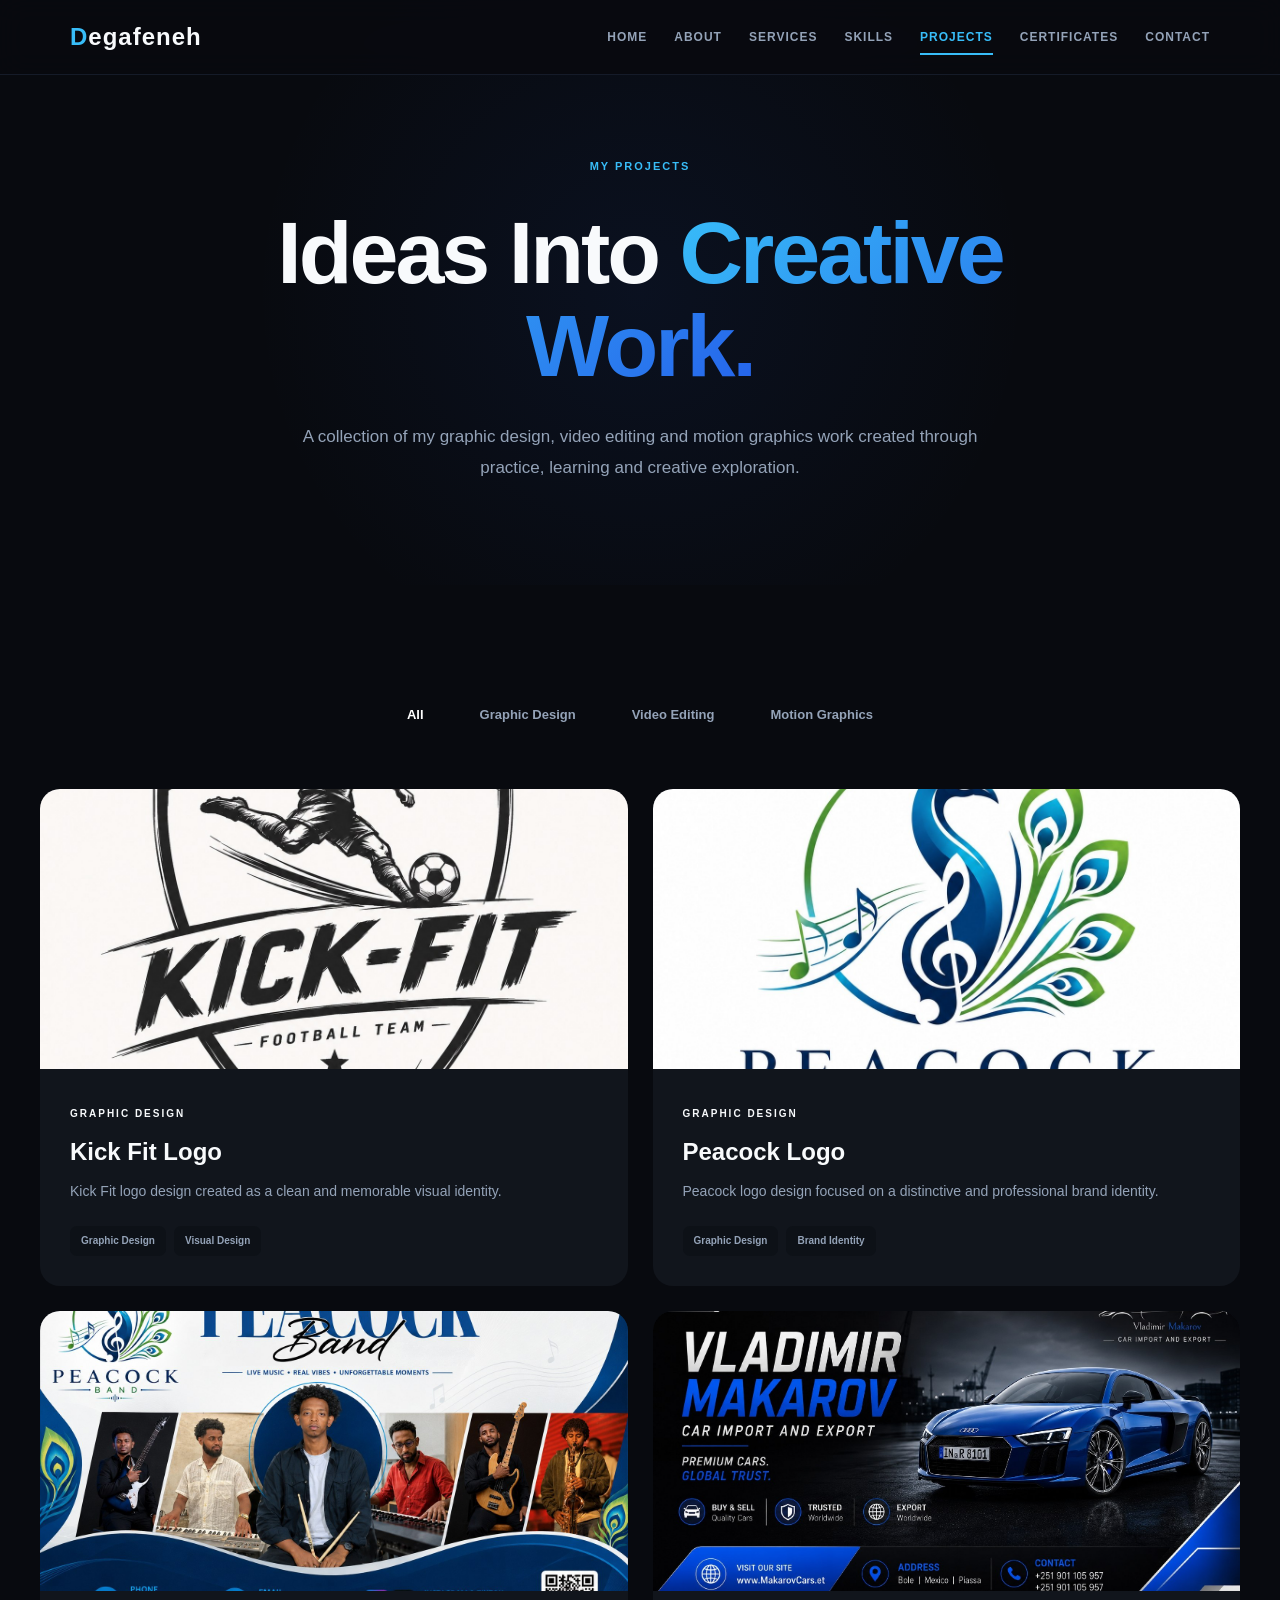
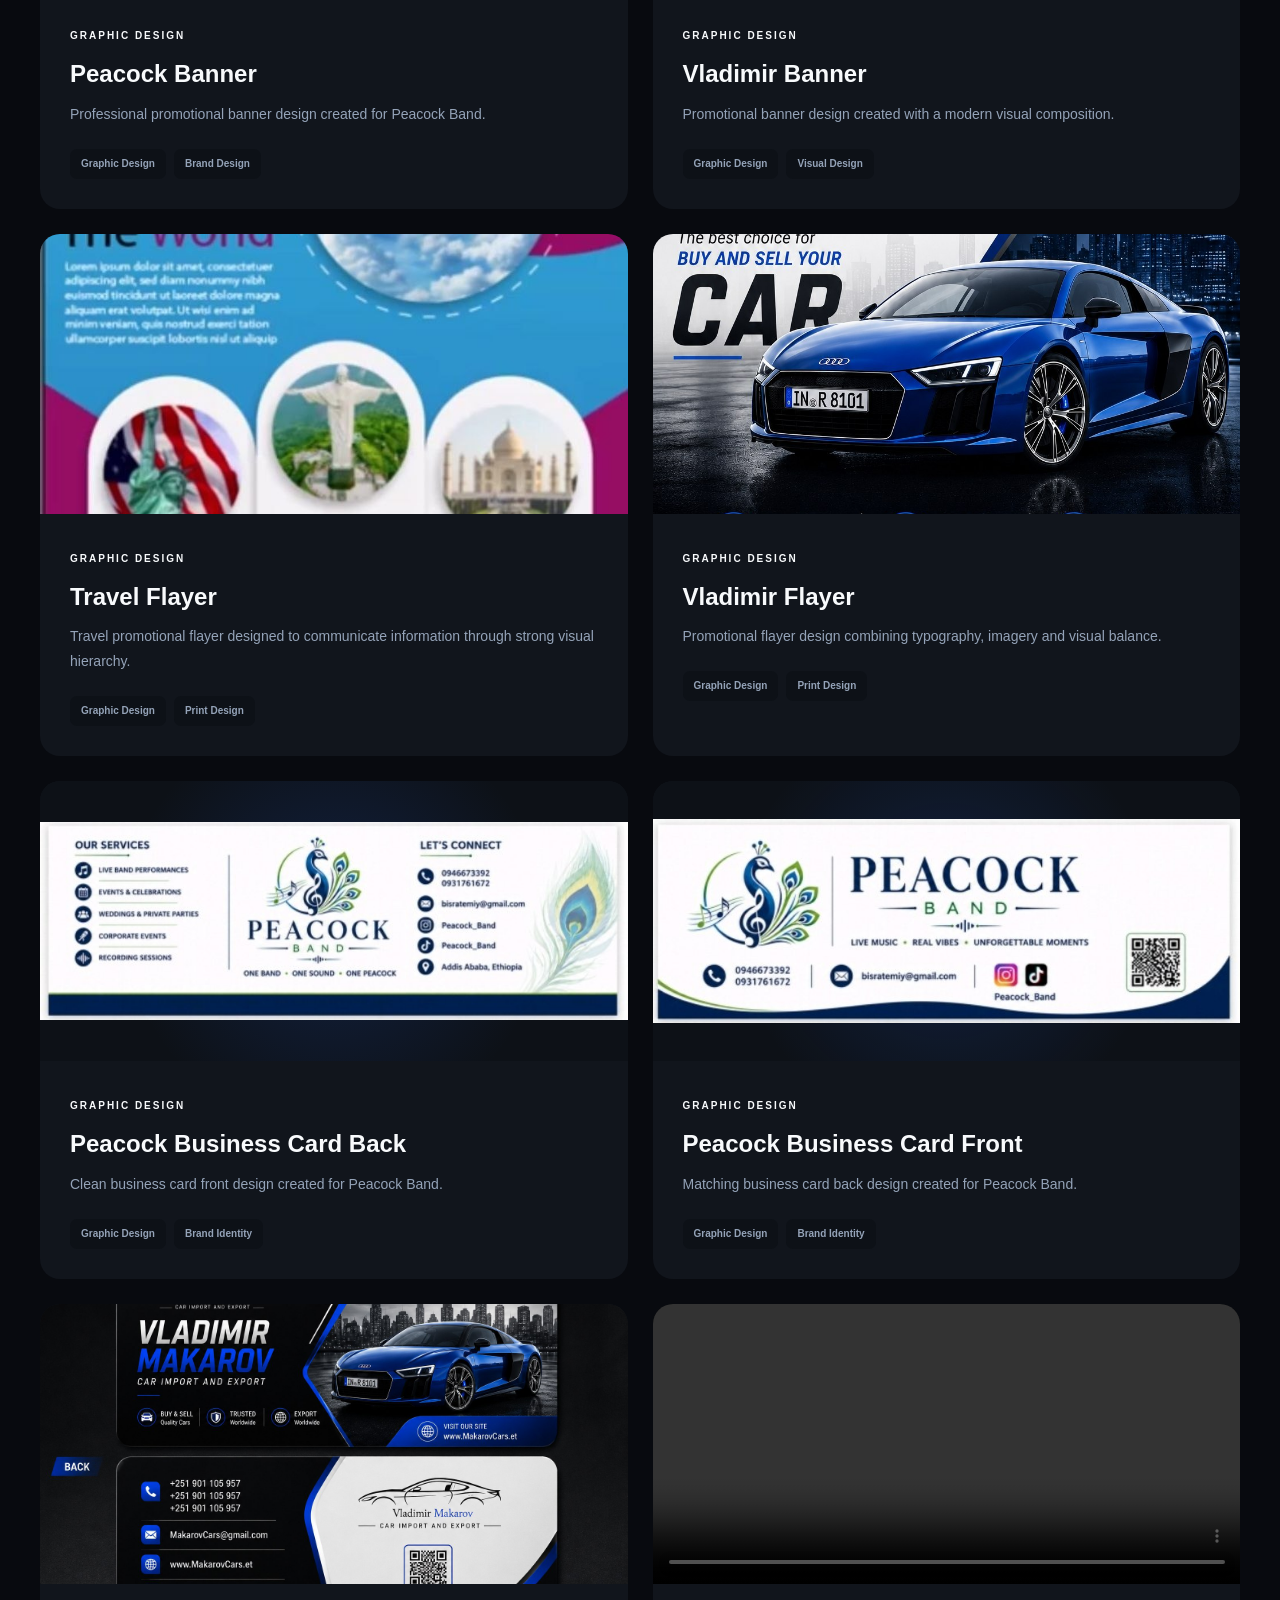
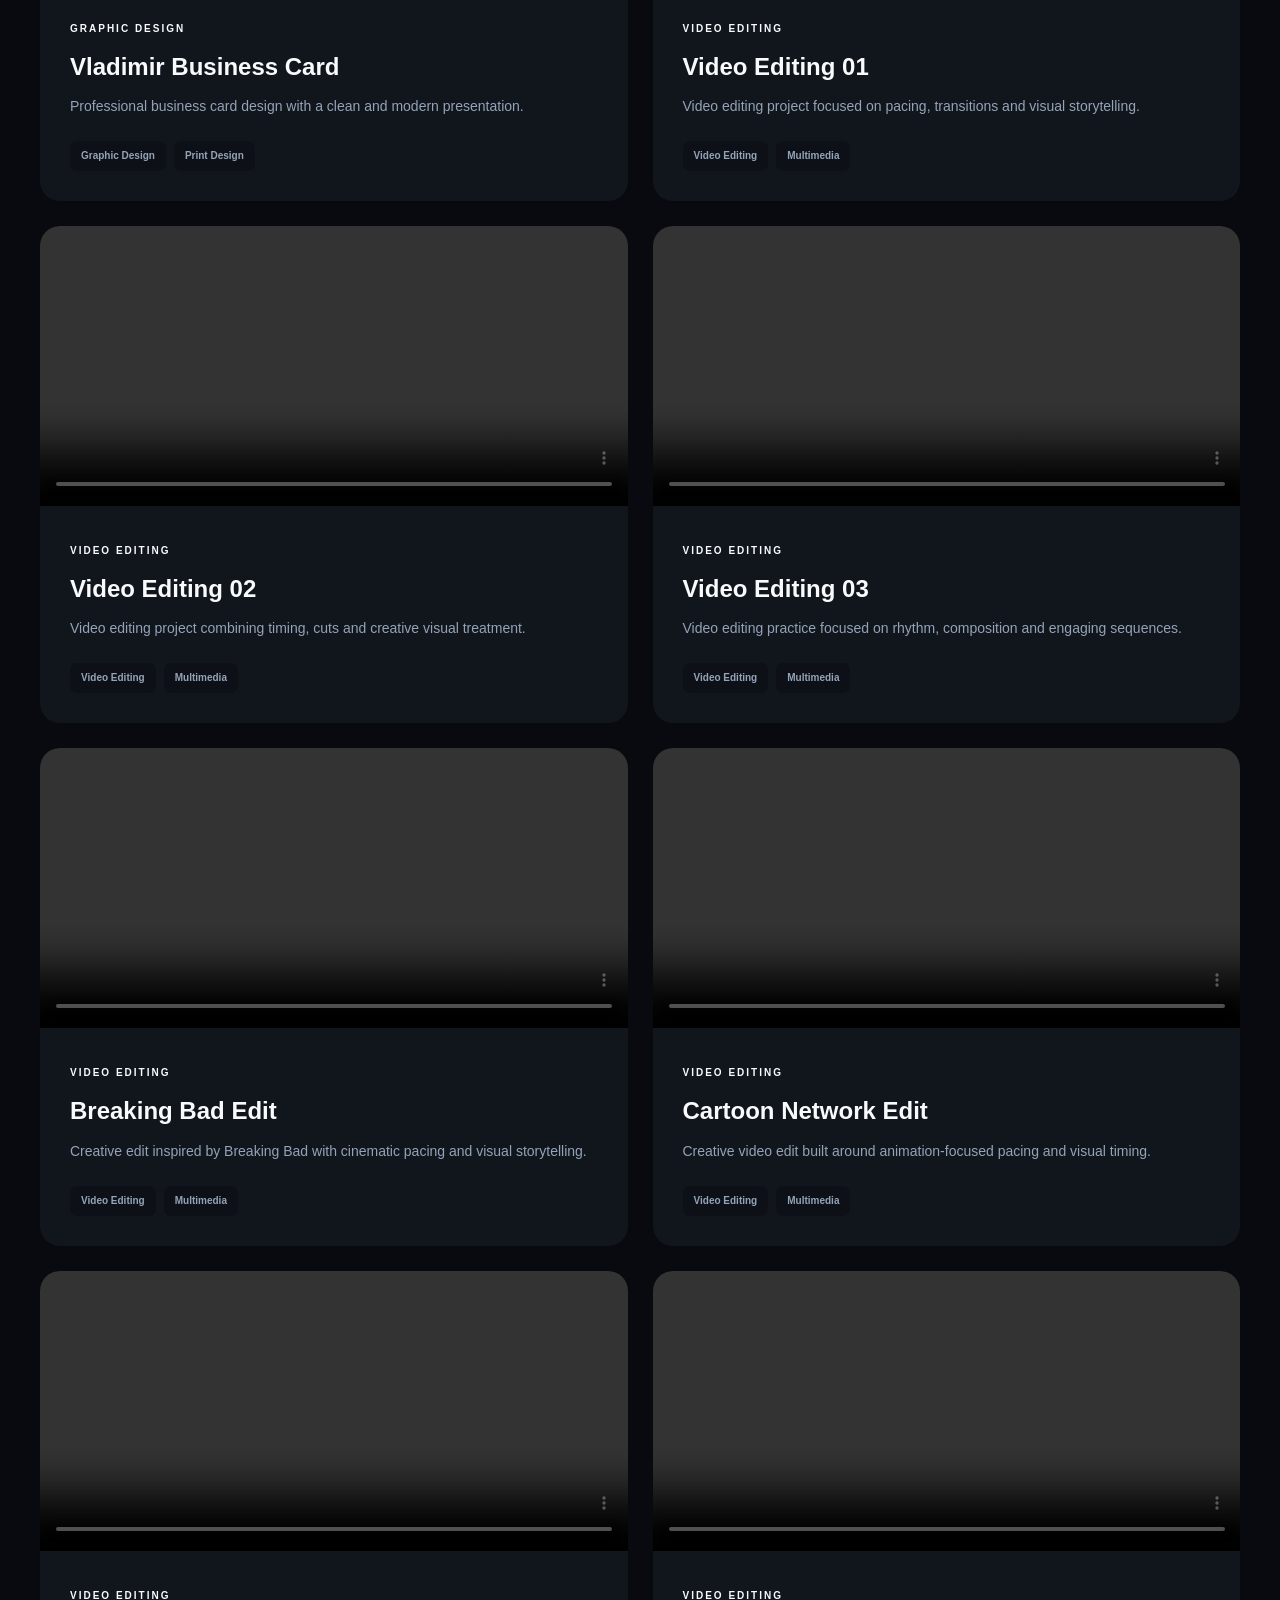
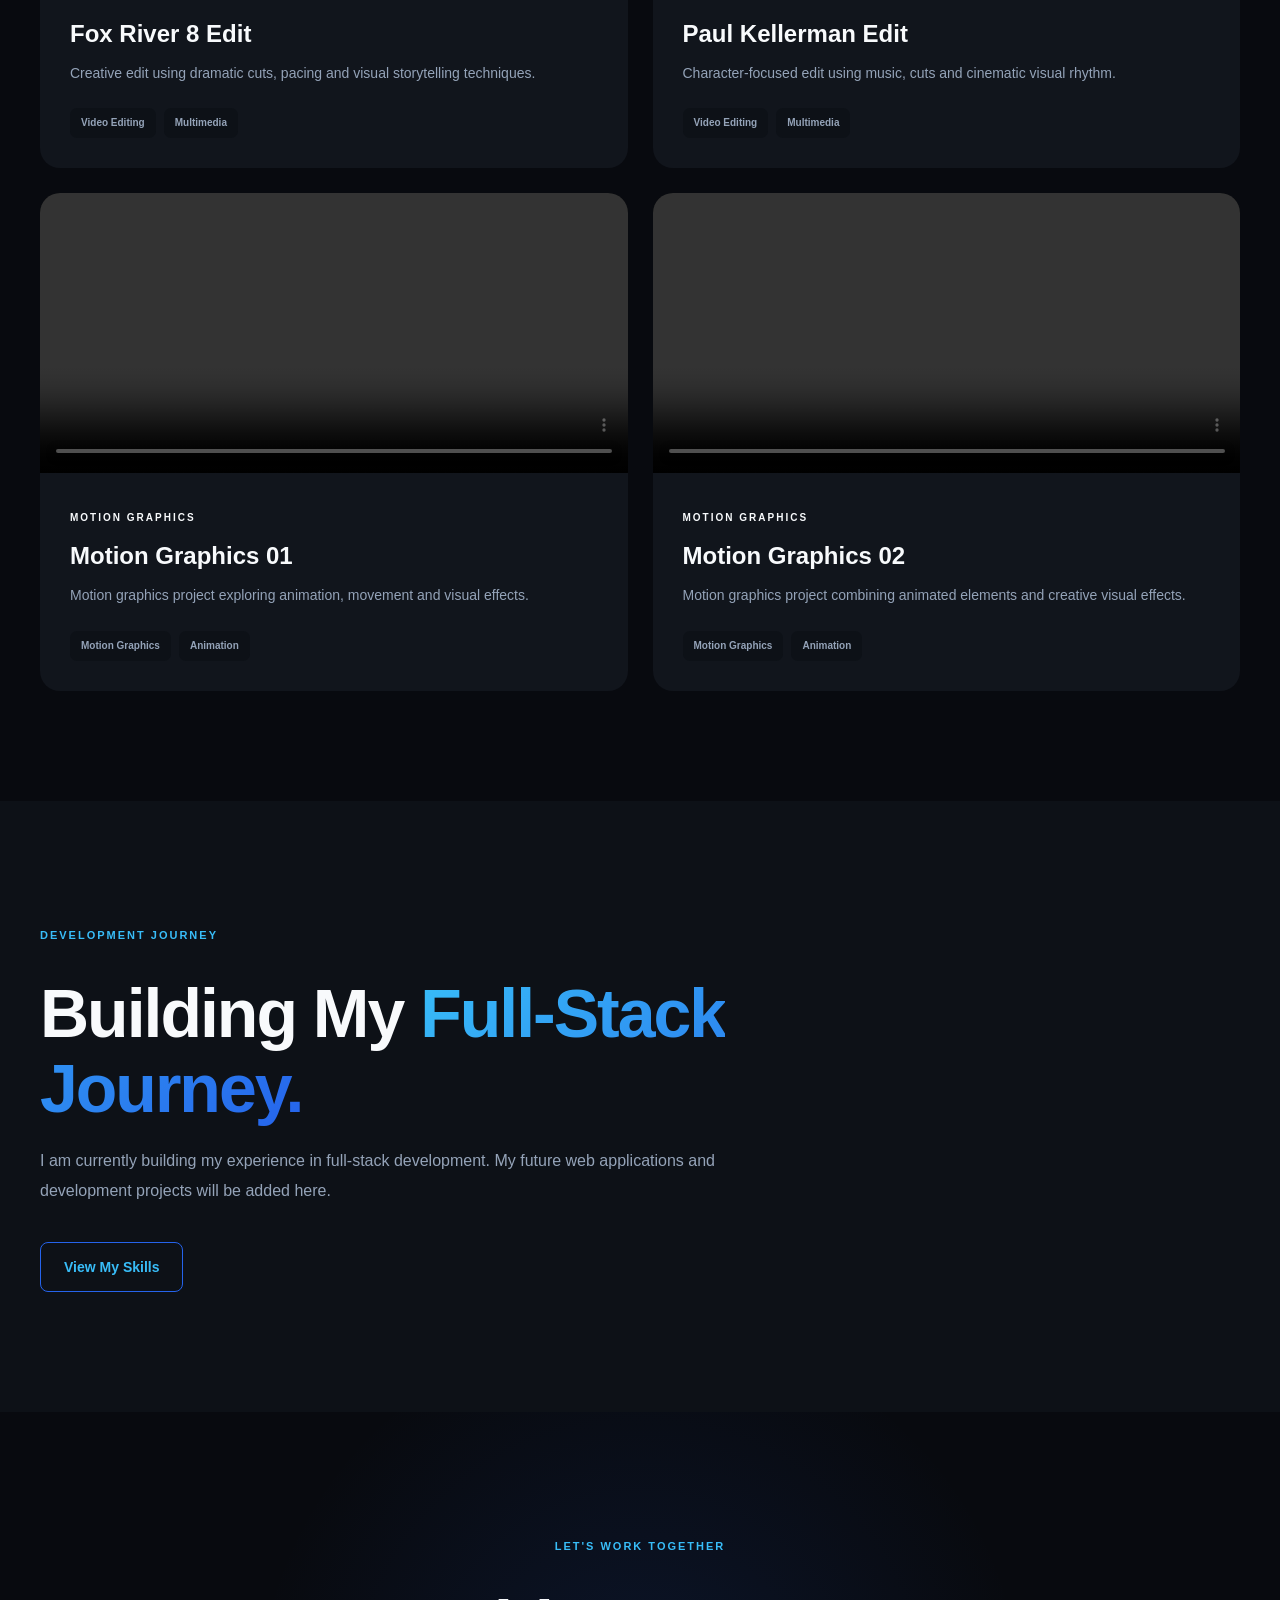
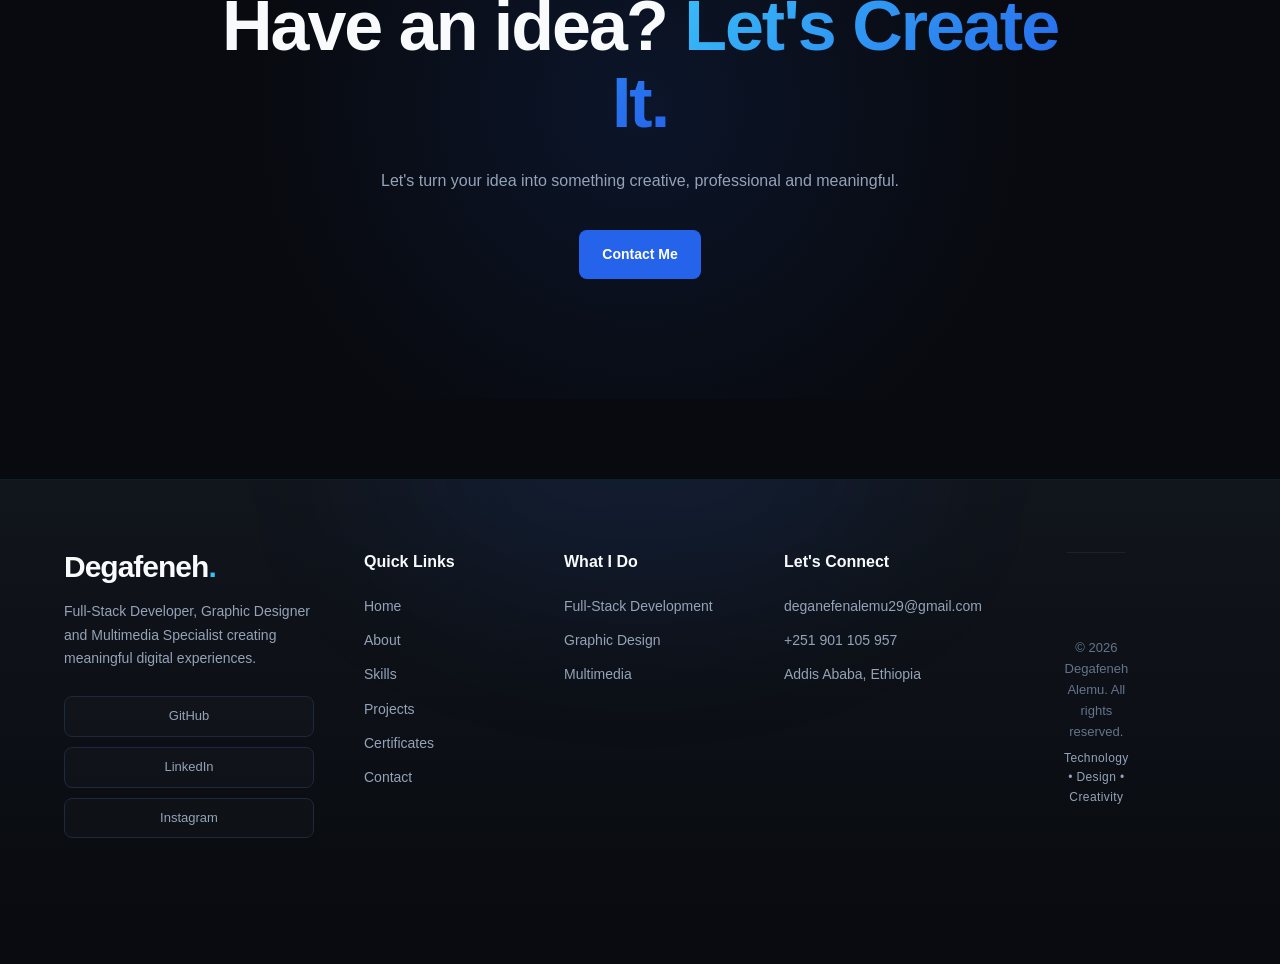
==== projects.html @ 60b2501f "Initial portfolio deployment" ====
<!DOCTYPE html>
<html lang="en">

<head>

    <meta charset="UTF-8">

    <meta
        name="viewport"
        content="width=device-width, initial-scale=1.0"
    >

    <title>
        Projects | Degafeneh Alemu
    </title>

    <link
        rel="stylesheet"
        href="css/style.css"
    >

    <link
        rel="stylesheet"
        href="css/responsive.css"
    >

    <link
        rel="stylesheet"
        href="css/animations.css"
    >

</head>


<body>


    <!-- ========================================
         NAVBAR
    ========================================= -->

    <div id="navbar"></div>


    <main>


        <!-- ========================================
             PROJECT HERO
        ========================================= -->

        <section class="page-hero projects-hero">

            <div class="container">

                <span class="section-label">
                    MY PROJECTS
                </span>

                <h1>

                    Ideas Into

                    <span class="gradient-text">
                        Creative Work.
                    </span>

                </h1>

                <p>

                    A collection of my graphic design,
                    video editing and motion graphics work
                    created through practice, learning
                    and creative exploration.

                </p>

            </div>

        </section>



        <!-- ========================================
             PROJECTS
        ========================================= -->

        <section class="projects-section">

            <div class="container">


                <!-- ========================================
                     FILTERS
                ========================================= -->

                <div class="projects-toolbar">

                    <button
                        class="project-filter active"
                        data-filter="all"
                    >
                        All
                    </button>


                    <button
                        class="project-filter"
                        data-filter="design"
                    >
                        Graphic Design
                    </button>


                    <button
                        class="project-filter"
                        data-filter="video"
                    >
                        Video Editing
                    </button>


                    <button
                        class="project-filter"
                        data-filter="motion"
                    >
                        Motion Graphics
                    </button>

                </div>



                <!-- ========================================
                     PROJECT GRID
                ========================================= -->

                <div class="projects-grid">


                    <!-- ====================================
                         GRAPHIC DESIGN PROJECT 01
                    ===================================== -->

                    <article
                        class="project-card"
                        data-category="design"
                    >

                        <div class="project-visual image-project">

                            <img
                                class="project-image-preview"
                                src="assets/images/projects/kick-fit-logo.jpg"
                                alt="Kick Fit Logo"
                                tabindex="0"
                                role="button"
                                aria-label="Open Kick Fit Logo full size"
                            >

                        </div>

                        <div class="project-content">

                            <span class="project-category">
                                GRAPHIC DESIGN
                            </span>

                            <h3>
                                Kick Fit Logo
                            </h3>

                            <p>
                                Kick Fit logo design created as a clean
                                and memorable visual identity.
                            </p>

                            <div class="project-tools">

                                <span>
                                    Graphic Design
                                </span>

                                <span>
                                    Visual Design
                                </span>

                            </div>

                        </div>

                    </article>



                    <!-- ====================================
                         GRAPHIC DESIGN PROJECT 02
                    ===================================== -->

                    <article
                        class="project-card"
                        data-category="design"
                    >

                        <div class="project-visual image-project">

                            <img
                                class="project-image-preview"
                                src="assets/images/projects/peacock-logo.jpg"
                                alt="Peacock Logo"
                                tabindex="0"
                                role="button"
                                aria-label="Open Peacock Logo full size"
                            >

                        </div>

                        <div class="project-content">

                            <span class="project-category">
                                GRAPHIC DESIGN
                            </span>

                            <h3>
                                Peacock Logo
                            </h3>

                            <p>
                                Peacock logo design focused on a
                                distinctive and professional brand identity.
                            </p>

                            <div class="project-tools">

                                <span>
                                    Graphic Design
                                </span>

                                <span>
                                    Brand Identity
                                </span>

                            </div>

                        </div>

                    </article>



                    <!-- ====================================
                         GRAPHIC DESIGN PROJECT 03
                    ===================================== -->

                    <article
                        class="project-card"
                        data-category="design"
                    >

                        <div class="project-visual image-project">

                            <img
                                class="project-image-preview"
                                src="assets/images/projects/peacock-banner.jpg"
                                alt="Peacock Banner"
                                tabindex="0"
                                role="button"
                                aria-label="Open Peacock Banner full size"
                            >

                        </div>

                        <div class="project-content">

                            <span class="project-category">
                                GRAPHIC DESIGN
                            </span>

                            <h3>
                                Peacock Banner
                            </h3>

                            <p>
                                Professional promotional banner design
                                created for Peacock Band.
                            </p>

                            <div class="project-tools">

                                <span>
                                    Graphic Design
                                </span>

                                <span>
                                    Brand Design
                                </span>

                            </div>

                        </div>

                    </article>



                    <!-- ====================================
                         GRAPHIC DESIGN PROJECT 04
                    ===================================== -->

                    <article
                        class="project-card"
                        data-category="design"
                    >

                        <div class="project-visual image-project">

                            <img
                                class="project-image-preview"
                                src="assets/images/projects/vladimir-banner.jpg"
                                alt="Vladimir Banner"
                                tabindex="0"
                                role="button"
                                aria-label="Open Vladimir Banner full size"
                            >

                        </div>

                        <div class="project-content">

                            <span class="project-category">
                                GRAPHIC DESIGN
                            </span>

                            <h3>
                                Vladimir Banner
                            </h3>

                            <p>
                                Promotional banner design created
                                with a modern visual composition.
                            </p>

                            <div class="project-tools">

                                <span>
                                    Graphic Design
                                </span>

                                <span>
                                    Visual Design
                                </span>

                            </div>

                        </div>

                    </article>



                    <!-- ====================================
                         GRAPHIC DESIGN PROJECT 05
                    ===================================== -->

                    <article
                        class="project-card"
                        data-category="design"
                    >

                        <div class="project-visual image-project">

                            <img
                                class="project-image-preview"
                                src="assets/images/projects/travel-flayer.jpg"
                                alt="Travel Flayer"
                                tabindex="0"
                                role="button"
                                aria-label="Open Travel Flayer full size"
                            >

                        </div>

                        <div class="project-content">

                            <span class="project-category">
                                GRAPHIC DESIGN
                            </span>

                            <h3>
                                Travel Flayer
                            </h3>

                            <p>
                                Travel promotional flayer designed to
                                communicate information through strong
                                visual hierarchy.
                            </p>

                            <div class="project-tools">

                                <span>
                                    Graphic Design
                                </span>

                                <span>
                                    Print Design
                                </span>

                            </div>

                        </div>

                    </article>



                    <!-- ====================================
                         GRAPHIC DESIGN PROJECT 06
                    ===================================== -->

                    <article
                        class="project-card"
                        data-category="design"
                    >

                        <div class="project-visual image-project">

                            <img
                                class="project-image-preview"
                                src="assets/images/projects/vladimir-flayer.jpg"
                                alt="Vladimir Flayer"
                                tabindex="0"
                                role="button"
                                aria-label="Open Vladimir Flayer full size"
                            >

                        </div>

                        <div class="project-content">

                            <span class="project-category">
                                GRAPHIC DESIGN
                            </span>

                            <h3>
                                Vladimir Flayer
                            </h3>

                            <p>
                                Promotional flayer design combining
                                typography, imagery and visual balance.
                            </p>

                            <div class="project-tools">

                                <span>
                                    Graphic Design
                                </span>

                                <span>
                                    Print Design
                                </span>

                            </div>

                        </div>

                    </article>



                    <!-- ====================================
                         GRAPHIC DESIGN PROJECT 07
                    ===================================== -->

                    <article
                        class="project-card"
                        data-category="design"
                    >

                        <div class="project-visual image-project">

                            <img
                                class="project-image-preview"
                                src="assets/images/projects/peacock-business-card-front.jpg"
                                alt="Peacock Business Card Back"
                                tabindex="0"
                                role="button"
                                aria-label="Open Peacock Business Card Front full size"
                            >

                        </div>

                        <div class="project-content">

                            <span class="project-category">
                                GRAPHIC DESIGN
                            </span>

                            <h3>
                                Peacock Business Card Back
                            </h3>

                            <p>
                                Clean business card front design
                                created for Peacock Band.
                            </p>

                            <div class="project-tools">

                                <span>
                                    Graphic Design
                                </span>

                                <span>
                                    Brand Identity
                                </span>

                            </div>

                        </div>

                    </article>



                    <!-- ====================================
                         GRAPHIC DESIGN PROJECT 08
                    ===================================== -->

                    <article
                        class="project-card"
                        data-category="design"
                    >

                        <div class="project-visual image-project">

                            <img
                                class="project-image-preview"
                                src="assets/images/projects/peacock-business-card-back.jpg"
                                alt="Peacock Business Card Front"
                                tabindex="0"
                                role="button"
                                aria-label="Open Peacock Business Card Back full size"
                            >

                        </div>

                        <div class="project-content">

                            <span class="project-category">
                                GRAPHIC DESIGN
                            </span>

                            <h3>
                                Peacock Business Card Front
                            </h3>

                            <p>
                                Matching business card back design
                                created for Peacock Band.
                            </p>

                            <div class="project-tools">

                                <span>
                                    Graphic Design
                                </span>

                                <span>
                                    Brand Identity
                                </span>

                            </div>

                        </div>

                    </article>



                    <!-- ====================================
                         GRAPHIC DESIGN PROJECT 09
                    ===================================== -->

                    <article
                        class="project-card"
                        data-category="design"
                    >

                        <div class="project-visual image-project">

                            <img
                                class="project-image-preview"
                                src="assets/images/projects/vladimir-business-card.jpg"
                                alt="Vladimir Business Card"
                                tabindex="0"
                                role="button"
                                aria-label="Open Vladimir Business Card full size"
                            >

                        </div>

                        <div class="project-content">

                            <span class="project-category">
                                GRAPHIC DESIGN
                            </span>

                            <h3>
                                Vladimir Business Card
                            </h3>

                            <p>
                                Professional business card design
                                with a clean and modern presentation.
                            </p>

                            <div class="project-tools">

                                <span>
                                    Graphic Design
                                </span>

                                <span>
                                    Print Design
                                </span>

                            </div>

                        </div>

                    </article>



                    <!-- ====================================
                         VIDEO PROJECT 01
                    ===================================== -->

                    <article
                        class="project-card"
                        data-category="video"
                    >

                        <div class="project-visual video-project">

                            <video
                                controls
                                preload="metadata"
                                playsinline
                            >

                                <source
                                    src="assets/videos/video-01.mp4"
                                    type="video/mp4"
                                >

                                Your browser does not support HTML video.

                            </video>

                        </div>

                        <div class="project-content">

                            <span class="project-category">
                                VIDEO EDITING
                            </span>

                            <h3>
                                Video Editing 01
                            </h3>

                            <p>
                                Video editing project focused on pacing,
                                transitions and visual storytelling.
                            </p>

                            <div class="project-tools">

                                <span>
                                    Video Editing
                                </span>

                                <span>
                                    Multimedia
                                </span>

                            </div>

                        </div>

                    </article>



                    <!-- ====================================
                         VIDEO PROJECT 02
                    ===================================== -->

                    <article
                        class="project-card"
                        data-category="video"
                    >

                        <div class="project-visual video-project">

                            <video
                                controls
                                preload="metadata"
                                playsinline
                            >

                                <source
                                    src="assets/videos/video-02.mp4"
                                    type="video/mp4"
                                >

                                Your browser does not support HTML video.

                            </video>

                        </div>

                        <div class="project-content">

                            <span class="project-category">
                                VIDEO EDITING
                            </span>

                            <h3>
                                Video Editing 02
                            </h3>

                            <p>
                                Video editing project combining timing,
                                cuts and creative visual treatment.
                            </p>

                            <div class="project-tools">

                                <span>
                                    Video Editing
                                </span>

                                <span>
                                    Multimedia
                                </span>

                            </div>

                        </div>

                    </article>



                    <!-- ====================================
                         VIDEO PROJECT 03
                    ===================================== -->

                    <article
                        class="project-card"
                        data-category="video"
                    >

                        <div class="project-visual video-project">

                            <video
                                controls
                                preload="metadata"
                                playsinline
                            >

                                <source
                                    src="assets/videos/video-03.mp4"
                                    type="video/mp4"
                                >

                                Your browser does not support HTML video.

                            </video>

                        </div>

                        <div class="project-content">

                            <span class="project-category">
                                VIDEO EDITING
                            </span>

                            <h3>
                                Video Editing 03
                            </h3>

                            <p>
                                Video editing practice focused on rhythm,
                                composition and engaging sequences.
                            </p>

                            <div class="project-tools">

                                <span>
                                    Video Editing
                                </span>

                                <span>
                                    Multimedia
                                </span>

                            </div>

                        </div>

                    </article>



                    <!-- ====================================
                         VIDEO PROJECT 04
                    ===================================== -->

                    <article
                        class="project-card"
                        data-category="video"
                    >

                        <div class="project-visual video-project">

                            <video
                                controls
                                preload="metadata"
                                playsinline
                            >

                                <source
                                    src="assets/videos/Breaking-Bad-Edit.mp4"
                                    type="video/mp4"
                                >

                                Your browser does not support HTML video.

                            </video>

                        </div>

                        <div class="project-content">

                            <span class="project-category">
                                VIDEO EDITING
                            </span>

                            <h3>
                                Breaking Bad Edit
                            </h3>

                            <p>
                                Creative edit inspired by Breaking Bad
                                with cinematic pacing and visual storytelling.
                            </p>

                            <div class="project-tools">

                                <span>
                                    Video Editing
                                </span>

                                <span>
                                    Multimedia
                                </span>

                            </div>

                        </div>

                    </article>



                    <!-- ====================================
                         VIDEO PROJECT 05
                    ===================================== -->

                    <article
                        class="project-card"
                        data-category="video"
                    >

                        <div class="project-visual video-project">

                            <video
                                controls
                                preload="metadata"
                                playsinline
                            >

                                <source
                                    src="assets/videos/Cartoon-Network-Edit.mp4"
                                    type="video/mp4"
                                >

                                Your browser does not support HTML video.

                            </video>

                        </div>

                        <div class="project-content">

                            <span class="project-category">
                                VIDEO EDITING
                            </span>

                            <h3>
                                Cartoon Network Edit
                            </h3>

                            <p>
                                Creative video edit built around animation-focused
                                pacing and visual timing.
                            </p>

                            <div class="project-tools">

                                <span>
                                    Video Editing
                                </span>

                                <span>
                                    Multimedia
                                </span>

                            </div>

                        </div>

                    </article>



                    <!-- ====================================
                         VIDEO PROJECT 06
                    ===================================== -->

                    <article
                        class="project-card"
                        data-category="video"
                    >

                        <div class="project-visual video-project">

                            <video
                                controls
                                preload="metadata"
                                playsinline
                            >

                                <source
                                    src="assets/videos/Fox-River-8-Edit.mp4"
                                    type="video/mp4"
                                >

                                Your browser does not support HTML video.

                            </video>

                        </div>

                        <div class="project-content">

                            <span class="project-category">
                                VIDEO EDITING
                            </span>

                            <h3>
                                Fox River 8 Edit
                            </h3>

                            <p>
                                Creative edit using dramatic cuts,
                                pacing and visual storytelling techniques.
                            </p>

                            <div class="project-tools">

                                <span>
                                    Video Editing
                                </span>

                                <span>
                                    Multimedia
                                </span>

                            </div>

                        </div>

                    </article>



                    <!-- ====================================
                         VIDEO PROJECT 07
                    ===================================== -->

                    <article
                        class="project-card"
                        data-category="video"
                    >

                        <div class="project-visual video-project">

                            <video
                                controls
                                preload="metadata"
                                playsinline
                            >

                                <source
                                    src="assets/videos/Paul-Kellerman-Edit.mp4"
                                    type="video/mp4"
                                >

                                Your browser does not support HTML video.

                            </video>

                        </div>

                        <div class="project-content">

                            <span class="project-category">
                                VIDEO EDITING
                            </span>

                            <h3>
                                Paul Kellerman Edit
                            </h3>

                            <p>
                                Character-focused edit using music,
                                cuts and cinematic visual rhythm.
                            </p>

                            <div class="project-tools">

                                <span>
                                    Video Editing
                                </span>

                                <span>
                                    Multimedia
                                </span>

                            </div>

                        </div>

                    </article>



                    <!-- ====================================
                         MOTION GRAPHICS PROJECT 01
                    ===================================== -->

                    <article
                        class="project-card"
                        data-category="motion"
                    >

                        <div class="project-visual video-project">

                            <video
                                controls
                                preload="metadata"
                                playsinline
                            >

                                <source
                                    src="assets/videos/Motion-Graphics-01-web.mp4"
                                    type="video/mp4"
                                >

                                Your browser does not support HTML video.

                            </video>

                        </div>

                        <div class="project-content">

                            <span class="project-category">
                                MOTION GRAPHICS
                            </span>

                            <h3>
                                Motion Graphics 01
                            </h3>

                            <p>
                                Motion graphics project exploring animation,
                                movement and visual effects.
                            </p>

                            <div class="project-tools">

                                <span>
                                    Motion Graphics
                                </span>

                                <span>
                                    Animation
                                </span>

                            </div>

                        </div>

                    </article>



                    <!-- ====================================
                         MOTION GRAPHICS PROJECT 02
                    ===================================== -->

                    <article
                        class="project-card"
                        data-category="motion"
                    >

                        <div class="project-visual video-project">

                            <video
                                controls
                                preload="metadata"
                                playsinline
                            >

                                <source
                                    src="assets/videos/Motion-Graphics-02.mp4"
                                    type="video/mp4"
                                >

                                Your browser does not support HTML video.

                            </video>

                        </div>

                        <div class="project-content">

                            <span class="project-category">
                                MOTION GRAPHICS
                            </span>

                            <h3>
                                Motion Graphics 02
                            </h3>

                            <p>
                                Motion graphics project combining animated
                                elements and creative visual effects.
                            </p>

                            <div class="project-tools">

                                <span>
                                    Motion Graphics
                                </span>

                                <span>
                                    Animation
                                </span>

                            </div>

                        </div>

                    </article>


                </div>


            </div>

        </section>



        <!-- ========================================
             DEVELOPMENT
        ========================================= -->

        <section class="projects-development">

            <div class="container">

                <div class="development-content">

                    <span class="section-label">
                        DEVELOPMENT JOURNEY
                    </span>

                    <h2>

                        Building My

                        <span class="gradient-text">
                            Full-Stack Journey.
                        </span>

                    </h2>

                    <p>

                        I am currently building my experience
                        in full-stack development. My future
                        web applications and development projects
                        will be added here.

                    </p>

                    <a
                        href="skills.html"
                        class="btn btn-secondary"
                    >
                        View My Skills
                    </a>

                </div>

            </div>

        </section>



        <!-- ========================================
             CTA
        ========================================= -->

        <section class="projects-cta">

            <div class="container">

                <span class="section-label">
                    LET'S WORK TOGETHER
                </span>

                <h2>

                    Have an idea?

                    <span class="gradient-text">
                        Let's Create It.
                    </span>

                </h2>

                <p>

                    Let's turn your idea into something
                    creative, professional and meaningful.

                </p>

                <a
                    href="contact.html"
                    class="btn btn-primary"
                >
                    Contact Me
                </a>

            </div>

        </section>


    </main>



    <!-- ========================================
         IMAGE PREVIEW / LIGHTBOX
    ========================================= -->

    <div
        class="project-lightbox"
        id="project-lightbox"
        aria-hidden="true"
    >

        <button
            class="project-lightbox-close"
            id="project-lightbox-close"
            type="button"
            aria-label="Close image preview"
        >
            &times;
        </button>

        <img
            id="project-lightbox-image"
            src=""
            alt=""
        >

    </div>



    <!-- ========================================
         JAVASCRIPT
    ========================================= -->

    <script src="js/navbar.js"></script>

    <script src="js/main.js"></script>

    <script src="js/projects.js"></script>

    <script src="js/animations.js"></script>

    <div id="footer"></div>

    <script src="js/footer.js"></script>



    <!-- ========================================
         IMAGE PREVIEW SCRIPT
    ========================================= -->

    <style>

        .project-image-preview {
            cursor: zoom-in;
        }


        .project-lightbox {

            position: fixed;

            inset: 0;

            z-index: 9999;

            display: flex;

            align-items: center;

            justify-content: center;

            padding: 30px;

            background: rgba(0, 0, 0, 0.92);

            opacity: 0;

            visibility: hidden;

            pointer-events: none;

            transition:
                opacity 0.25s ease,
                visibility 0.25s ease;

        }


        .project-lightbox.active {

            opacity: 1;

            visibility: visible;

            pointer-events: auto;

        }


        .project-lightbox img {

            display: block;

            max-width: 95vw;

            max-height: 90vh;

            width: auto;

            height: auto;

            object-fit: contain;

            border-radius: 8px;

            box-shadow:
                0 20px 60px rgba(0, 0, 0, 0.5);

        }


        .project-lightbox-close {

            position: absolute;

            top: 20px;

            right: 25px;

            width: 46px;

            height: 46px;

            border:
                1px solid
                rgba(255, 255, 255, 0.2);

            border-radius: 50%;

            background:
                rgba(0, 0, 0, 0.55);

            color: #fff;

            font-size: 32px;

            line-height: 1;

            cursor: pointer;

            z-index: 2;

        }


        .project-lightbox-close:hover {

            background:
                rgba(255, 255, 255, 0.12);

        }


        @media (max-width: 600px) {

            .project-lightbox {

                padding: 15px;

            }


            .project-lightbox-close {

                top: 12px;

                right: 12px;

                width: 42px;

                height: 42px;

                font-size: 28px;

            }


            .project-lightbox img {

                max-width: 96vw;

                max-height: 84vh;

            }

        }

    </style>



    <script>

        const projectImages =
            document.querySelectorAll(
                ".project-image-preview"
            );


        const projectLightbox =
            document.getElementById(
                "project-lightbox"
            );


        const projectLightboxImage =
            document.getElementById(
                "project-lightbox-image"
            );


        const projectLightboxClose =
            document.getElementById(
                "project-lightbox-close"
            );


        function openProjectImage(image) {

            projectLightboxImage.src =
                image.src;

            projectLightboxImage.alt =
                image.alt;

            projectLightbox.classList.add(
                "active"
            );

            projectLightbox.setAttribute(
                "aria-hidden",
                "false"
            );

            document.body.style.overflow =
                "hidden";

        }


        function closeProjectImage() {

            projectLightbox.classList.remove(
                "active"
            );

            projectLightbox.setAttribute(
                "aria-hidden",
                "true"
            );

            projectLightboxImage.src = "";

            document.body.style.overflow =
                "";

        }


        projectImages.forEach((image) => {

            image.addEventListener(
                "click",
                () => {

                    openProjectImage(image);

                }
            );


            image.addEventListener(
                "keydown",
                (event) => {

                    if (
                        event.key === "Enter" ||
                        event.key === " "
                    ) {

                        event.preventDefault();

                        openProjectImage(image);

                    }

                }
            );

        });


        projectLightboxClose.addEventListener(
            "click",
            closeProjectImage
        );


        projectLightbox.addEventListener(
            "click",
            (event) => {

                if (
                    event.target ===
                    projectLightbox
                ) {

                    closeProjectImage();

                }

            }
        );


        document.addEventListener(
            "keydown",
            (event) => {

                if (
                    event.key === "Escape" &&
                    projectLightbox.classList.contains(
                        "active"
                    )
                ) {

                    closeProjectImage();

                }

            }
        );

    </script>


</body>

</html>
---- css/style.css ----
/* ========================================
   ROOT VARIABLES
======================================== */

:root {

    --bg-primary: #080A0F;
    --bg-secondary: #0D1117;
    --bg-card: #11151C;

    --primary: #2563EB;
    --primary-light: #38BDF8;

    --text-primary: #F8FAFC;
    --text-secondary: #94A3B8;
    --text-muted: #64748B;

    --border: #1E293B;

    --container-width: 1200px;

    --transition: 0.3s ease;

}


/* ========================================
   RESET
======================================== */

* {
    margin: 0;
    padding: 0;
    box-sizing: border-box;
}


html {
    scroll-behavior: smooth;
}


body {

    font-family:
        Arial,
        Helvetica,
        sans-serif;

    background: var(--bg-primary);

    color: var(--text-primary);

    line-height: 1.6;

}


img {
    max-width: 100%;
}


a {
    color: inherit;
    text-decoration: none;
}


button {
    font-family: inherit;
}


.container {

    width: min(
        calc(100% - 60px),
        var(--container-width)
    );

    margin: 0 auto;

}


/* ========================================
   NAVBAR
======================================== */

.navbar {

    position: fixed;

    top: 0;
    left: 0;

    width: 100%;

    z-index: 1000;

    background:
        rgba(8, 10, 15, 0.88);

    backdrop-filter: blur(14px);

    border-bottom:
        1px solid rgba(30, 41, 59, 0.6);

}


.nav-container {

    max-width: var(--container-width);

    margin: auto;

    padding: 18px 30px;

    display: flex;

    align-items: center;

    justify-content: space-between;

}


/* Logo */

.logo {

    font-size: 24px;

    font-weight: 800;

    letter-spacing: 1px;

}


.logo span {

    color: var(--primary-light);

}


/* Navigation */

.nav-menu {

    display: flex;

    align-items: center;

    gap: 27px;

}


.nav-link {

    position: relative;

    color: var(--text-secondary);

    font-size: 12px;

    font-weight: 700;

    letter-spacing: 1px;

    transition: var(--transition);

}


.nav-link:hover {

    color: var(--text-primary);

}


.nav-link.active {

    color: var(--primary-light);

}


.nav-link::after {

    content: "";

    position: absolute;

    left: 0;

    bottom: -8px;

    width: 0;

    height: 2px;

    background: var(--primary-light);

    transition: var(--transition);

}


.nav-link:hover::after,
.nav-link.active::after {

    width: 100%;

}


.menu-toggle {

    display: none;

    border: none;

    background: transparent;

    color: var(--text-primary);

    font-size: 27px;

    cursor: pointer;

}


/* ========================================
   GRADIENT TEXT
======================================== */

.gradient-text {

    background:
        linear-gradient(
            135deg,
            var(--primary-light),
            var(--primary)
        );

    -webkit-background-clip: text;
    background-clip: text;

    color: transparent;

}


/* ========================================
   HERO
======================================== */

.hero {

    min-height: 100vh;

    display: flex;

    align-items: center;

    padding:
        150px 0
        80px;

}


.hero-container {

    width: min(
        calc(100% - 60px),
        var(--container-width)
    );

    margin: auto;

    display: grid;

    grid-template-columns:
        1.15fr
        0.85fr;

    align-items: center;

    gap: 80px;

}


/* Hero Content */

.hero-content {

    max-width: 700px;

}


.hero-label {

    display: inline-block;

    color: var(--primary-light);

    font-size: 11px;

    font-weight: 700;

    letter-spacing: 2px;

    margin-bottom: 20px;

}


.hero h1 {

    font-size:
        clamp(48px, 7vw, 82px);

    line-height: 1.05;

    margin-bottom: 20px;

}


.hero h2 {

    max-width: 650px;

    font-size:
        clamp(25px, 4vw, 42px);

    line-height: 1.2;

    margin-bottom: 25px;

}


.hero-description {

    max-width: 620px;

    color: var(--text-secondary);

    font-size: 17px;

    line-height: 1.8;

    margin-bottom: 35px;

}


/* ========================================
   BUTTONS
======================================== */

.hero-buttons {

    display: flex;

    align-items: center;

    gap: 12px;

    flex-wrap: wrap;

}


.btn {

    display: inline-flex;

    align-items: center;

    justify-content: center;

    padding: 13px 23px;

    border-radius: 8px;

    font-size: 14px;

    font-weight: 700;

    transition: var(--transition);

}


.btn-primary {

    background: var(--primary);

    color: #ffffff;

}


.btn-primary:hover {

    transform: translateY(-3px);

    box-shadow:
        0 12px 30px
        rgba(37, 99, 235, 0.3);

}


.btn-outline {

    border:
        1px solid var(--border);

    color: var(--text-primary);

}


.btn-outline:hover {

    border-color: var(--primary-light);

    color: var(--primary-light);

    transform: translateY(-3px);

}


.btn-secondary {

    background: transparent;

    border:
        1px solid var(--primary);

    color: var(--primary-light);

}


.btn-secondary:hover {

    background: var(--primary);

    color: white;

    transform: translateY(-3px);

}


/* ========================================
   HERO SKILLS
======================================== */

.hero-skills {

    display: flex;

    flex-wrap: wrap;

    gap: 10px;

    margin-top: 30px;

}


.hero-skills span {

    padding: 7px 12px;

    border:
        1px solid var(--border);

    border-radius: 20px;

    color: var(--text-muted);

    font-size: 11px;

}


/* ========================================
   HERO IMAGE
======================================== */

.hero-image-container {

    position: relative;

    display: flex;

    justify-content: center;

    align-items: center;

}


.hero-image-glow {

    position: absolute;

    width: 360px;

    height: 360px;

    border-radius: 50%;

    background:
        rgba(37, 99, 235, 0.15);

    filter: blur(60px);

}


.hero-image-frame {

    position: relative;

    width: 380px;

    height: 440px;

    padding: 7px;

    border-radius: 22px;

    background:
        linear-gradient(
            145deg,
            var(--primary),
            var(--primary-light)
        );

}


.hero-image {

    width: 100%;

    height: 100%;

    object-fit: cover;

    object-position: center;

    display: block;

    border-radius: 17px;

    border:
        5px solid var(--bg-primary);

}


/* ========================================
   FLOATING BADGES
======================================== */

.floating-badge {

    position: absolute;

    display: flex;

    align-items: center;

    gap: 10px;

    padding: 12px 15px;

    background:
        rgba(17, 21, 28, 0.9);

    border:
        1px solid var(--border);

    border-radius: 10px;

    backdrop-filter: blur(10px);

}


.floating-badge strong {

    display: block;

    font-size: 12px;

}


.floating-badge small {

    color: var(--text-muted);

    font-size: 10px;

}


.badge-icon {

    color: var(--primary-light);

    font-weight: 800;

}


.badge-top {

    top: 35px;

    right: -30px;

}


.badge-bottom {

    bottom: 35px;

    left: -30px;

}


/* ========================================
   SECTION HEADER
======================================== */

.section-header {

    text-align: center;

    max-width: 700px;

    margin:
        0 auto 55px;

}


.section-label {

    display: inline-block;

    color: var(--primary-light);

    font-size: 11px;

    font-weight: 700;

    letter-spacing: 2px;

    margin-bottom: 12px;

}


.section-header h2 {

    font-size:
        clamp(32px, 5vw, 50px);

    line-height: 1.15;

    margin-bottom: 15px;

}


.section-header p {

    color: var(--text-secondary);

}


/* ========================================
   HOME INTRO
======================================== */

.home-intro {

    padding: 120px 0;

    background: var(--bg-secondary);

    border-top:
        1px solid var(--border);

    border-bottom:
        1px solid var(--border);

}


.intro-grid {

    display: grid;

    grid-template-columns:
        repeat(3, 1fr);

    gap: 20px;

}


.intro-card {

    padding: 30px;

    background: var(--bg-card);

    border:
        1px solid var(--border);

    border-radius: 14px;

    transition: var(--transition);

}


.intro-card:hover {

    transform: translateY(-7px);

    border-color:
        rgba(56, 189, 248, 0.4);

}


.card-number {

    color: var(--primary-light);

    font-size: 12px;

    font-weight: 800;

    margin-bottom: 25px;

}


.intro-card h3 {

    font-size: 22px;

    margin-bottom: 15px;

}


.intro-card p {

    color: var(--text-secondary);

    font-size: 14px;

    margin-bottom: 20px;

}


.intro-card a {

    color: var(--primary-light);

    font-size: 13px;

    font-weight: 700;

}


/* ========================================
   PAGE HERO
======================================== */

.page-hero {

    padding:
        190px 0
        90px;

    text-align: center;

    background:
        radial-gradient(
            circle at center,
            rgba(37, 99, 235, 0.08),
            transparent 55%
        );

}


.page-hero h1 {

    font-size:
        clamp(45px, 7vw, 75px);

    margin-bottom: 15px;

}


.page-hero p {

    color: var(--text-secondary);

    font-size: 17px;

}


/* ========================================
   ABOUT
======================================== */

.about-section {

    padding: 100px 0;

}


.about-grid {

    display: grid;

    grid-template-columns:
        0.8fr
        1.2fr;

    gap: 80px;

    align-items: start;

}


.about-image-container {

    position: sticky;

    top: 130px;

}


.about-image-glow {

    position: absolute;

    inset: 10%;

    background:
        rgba(37, 99, 235, 0.15);

    filter: blur(60px);

}


.about-image-frame {

    position: relative;

    padding: 7px;

    background:
        linear-gradient(
            145deg,
            var(--primary),
            var(--primary-light)
        );

    border-radius: 20px;

}


.about-image {

    width: 100%;

    display: block;

    border-radius: 15px;

    border:
        5px solid var(--bg-primary);

}


.about-content h2 {

    font-size:
        clamp(35px, 5vw, 55px);

    margin-bottom: 25px;

}


.about-content > p {

    color: var(--text-secondary);

    font-size: 16px;

    line-height: 1.9;

    margin-bottom: 35px;

}


.about-block {

    padding:
        25px 0;

    border-top:
        1px solid var(--border);

}


.about-block h3 {

    font-size: 21px;

    margin-bottom: 15px;

}


.about-block h3 span {

    color: var(--primary-light);

    font-size: 12px;

    margin-right: 12px;

}


.about-block p {

    color: var(--text-secondary);

    font-size: 14px;

    line-height: 1.8;

    margin-bottom: 12px;

}


/* ========================================
   EDUCATION
======================================== */

.education-section {

    padding: 110px 0;

    background: var(--bg-secondary);

    border-top:
        1px solid var(--border);

}


.education-grid {

    display: grid;

    grid-template-columns:
        repeat(2, 1fr);

    gap: 25px;

}


.education-card {

    position: relative;

    padding: 35px;

    background: var(--bg-card);

    border:
        1px solid var(--border);

    border-radius: 15px;

}


.education-number {

    color: var(--primary-light);

    font-size: 12px;

    font-weight: 800;

}


.education-status {

    float: right;

    padding: 5px 10px;

    border-radius: 20px;

    font-size: 9px;

    font-weight: 800;

}


.certified {

    color: #38BDF8;

    border:
        1px solid #38BDF8;

}


.ongoing {

    color: #94A3B8;

    border:
        1px solid #475569;

}


.education-card h3 {

    margin-top: 35px;

    margin-bottom: 10px;

    font-size: 22px;

}


.education-card h4 {

    color: var(--primary-light);

    font-size: 14px;

    margin-bottom: 15px;

}


.education-card p {

    color: var(--text-secondary);

    font-size: 14px;

    line-height: 1.8;

}


/* ========================================
   GOAL
======================================== */

.goal-section {

    padding: 120px 0;

}


.goal-content {

    max-width: 850px;

    margin: auto;

    text-align: center;

}


.goal-content h2 {

    font-size:
        clamp(35px, 6vw, 60px);

    line-height: 1.15;

    margin-bottom: 30px;

}


.goal-content p {

    color: var(--text-secondary);

    max-width: 750px;

    margin:
        0 auto 18px;

    line-height: 1.9;

}

/* ========================================
   EDUCATION SKILLS
======================================== */

.education-skills {

    display: flex;

    flex-wrap: wrap;

    gap: 8px;

    margin-top: 25px;

}


.education-skills span {

    padding: 6px 10px;

    border: 1px solid var(--border);

    border-radius: 20px;

    color: var(--text-muted);

    font-size: 10px;

}


/* ========================================
   CERTIFICATE LIST
======================================== */

.certificate-list {

    margin-top: 25px;

    display: flex;

    flex-direction: column;

    gap: 10px;

}


.certificate-item {

    display: flex;

    align-items: center;

    gap: 12px;

    padding: 10px 12px;

    background: var(--bg-secondary);

    border: 1px solid var(--border);

    border-radius: 8px;

}


.certificate-item span {

    color: var(--primary-light);

    font-size: 10px;

    font-weight: 800;

}


.certificate-item strong {

    color: var(--text-primary);

    font-size: 12px;

}

/* =========================================
   ABOUT PAGE
========================================= */

.about-intro {
    padding: 100px 0;
}

.about-content h2 {
    font-size: 48px;
    margin: 15px 0 25px;
}

.about-content p {
    color: var(--text-secondary);
    line-height: 1.8;
    margin-bottom: 18px;
    font-size: 16px;
}


/* =========================================
   PROFESSIONAL IDENTITY
========================================= */

.identity-section {
    padding: 100px 0;
    background: var(--bg-secondary);
}

.identity-grid {
    display: grid;
    grid-template-columns: repeat(3, 1fr);
    gap: 25px;
    margin-top: 50px;
}

.identity-card {
    background: var(--bg-card);
    border: 1px solid var(--border-color);
    border-radius: 18px;
    padding: 35px;
    transition: 0.3s ease;
}

.identity-card:hover {
    transform: translateY(-8px);
    border-color: var(--primary-color);
    box-shadow: 0 15px 40px rgba(37, 99, 235, 0.12);
}

.identity-number {
    font-size: 14px;
    color: var(--primary-color);
    font-weight: 700;
    letter-spacing: 2px;
    margin-bottom: 25px;
}

.identity-card h3 {
    font-size: 25px;
    margin-bottom: 18px;
}

.identity-card p {
    color: var(--text-secondary);
    line-height: 1.8;
    margin-bottom: 25px;
}


/* =========================================
   TECHNOLOGY TAGS
========================================= */

.tech-list {
    display: flex;
    flex-wrap: wrap;
    gap: 8px;
}

.tech-list span {
    padding: 7px 12px;
    border-radius: 8px;
    background: rgba(37, 99, 235, 0.08);
    border: 1px solid var(--border-color);
    color: var(--text-secondary);
    font-size: 12px;
    transition: 0.3s ease;
}

.tech-list span:hover {
    color: var(--text-primary);
    border-color: var(--primary-color);
    background: rgba(37, 99, 235, 0.15);
}


/* =========================================
   EDUCATION
========================================= */

.education-section {
    padding: 100px 0;
}

.education-grid {
    display: grid;
    grid-template-columns: repeat(3, 1fr);
    gap: 25px;
    margin-top: 50px;
}

.education-card {
    padding: 35px;
    border-radius: 18px;
    background: var(--bg-card);
    border: 1px solid var(--border-color);
    transition: 0.3s ease;
}

.education-card:hover {
    transform: translateY(-6px);
    border-color: var(--primary-color);
}

.education-card h3 {
    font-size: 22px;
    margin-bottom: 15px;
    line-height: 1.4;
}

.education-card h4 {
    color: var(--primary-color);
    margin-bottom: 18px;
    font-size: 15px;
}

.education-card p {
    color: var(--text-secondary);
    line-height: 1.7;
}


/* =========================================
   SOFT SKILLS
========================================= */

.softskill-section {
    padding: 100px 0;
    background: var(--bg-secondary);
}

.softskill-grid {
    display: grid;
    grid-template-columns: repeat(3, 1fr);
    gap: 18px;
    margin-top: 45px;
}

.softskill-grid div {
    padding: 22px;
    background: var(--bg-card);
    border: 1px solid var(--border-color);
    border-radius: 12px;
    color: var(--text-secondary);
    text-align: center;
    transition: 0.3s ease;
}

.softskill-grid div:hover {
    color: var(--text-primary);
    border-color: var(--primary-color);
    transform: translateY(-4px);
}


/* =========================================
   VISION
========================================= */

.goal-section {
    padding: 120px 0;
}

.goal-content {
    max-width: 850px;
    margin: auto;
    text-align: center;
}

.goal-content h2 {
    font-size: 48px;
    margin: 20px 0;
    line-height: 1.2;
}

.goal-content p {
    max-width: 700px;
    margin: auto;
    color: var(--text-secondary);
    line-height: 1.8;
    font-size: 17px;
}

.about-title {
    font-size: clamp(48px, 6vw, 82px);
    line-height: 1.2;
    font-weight: 800;
    letter-spacing: -3px;
    text-align: center;
    max-width: 1200px;
    margin: 25px auto;
}

.about-title .gradient-text {
    display: block;
    margin-top: 12px;
    padding-bottom: 8px;
}

/* =========================================
   SERVICES PAGE
========================================= */

.services-hero {
    min-height: 65vh;
    display: flex;
    align-items: center;
    justify-content: center;
    text-align: center;
    padding: 140px 20px 90px;
}

.services-hero h1 {
    max-width: 900px;
    margin: 20px auto;
    font-size: clamp(48px, 7vw, 88px);
    line-height: 1.05;
    letter-spacing: -3px;
    font-weight: 800;
}

.services-hero p {
    max-width: 700px;
    margin: 30px auto 0;
    color: var(--text-secondary);
    font-size: 17px;
    line-height: 1.8;
}


/* =========================================
   SERVICES SECTION
========================================= */

.services-section {
    padding: 110px 0;
    background: var(--bg-primary);
}

.services-dark {
    background: var(--bg-secondary);
}

.services-section .section-header {
    max-width: 750px;
    margin-bottom: 55px;
}

.services-section .section-header h2 {
    font-size: clamp(34px, 5vw, 52px);
    margin: 15px 0;
    letter-spacing: -1.5px;
}

.services-section .section-header p {
    color: var(--text-secondary);
    line-height: 1.8;
    font-size: 16px;
}


/* =========================================
   SERVICES GRID
========================================= */

.services-grid {
    display: grid;
    grid-template-columns: repeat(3, 1fr);
    gap: 22px;
}

.service-card {
    position: relative;
    min-height: 250px;
    padding: 32px;
    background: var(--bg-card);
    border: 1px solid var(--border-color);
    border-radius: 18px;
    overflow: hidden;
    transition: 0.35s ease;
}

.service-card::before {
    content: "";
    position: absolute;
    top: 0;
    left: 0;
    width: 100%;
    height: 2px;
    background: linear-gradient(
        90deg,
        transparent,
        var(--primary-color),
        transparent
    );
    opacity: 0;
    transition: 0.35s ease;
}

.service-card:hover {
    transform: translateY(-8px);
    border-color: rgba(37, 99, 235, 0.5);
    box-shadow: 0 20px 45px rgba(37, 99, 235, 0.1);
}

.service-card:hover::before {
    opacity: 1;
}


/* =========================================
   SERVICE NUMBER
========================================= */

.service-number {
    display: inline-block;
    margin-bottom: 28px;
    color: var(--primary-color);
    font-size: 12px;
    font-weight: 700;
    letter-spacing: 2px;
}


/* =========================================
   SERVICE CONTENT
========================================= */

.service-card h3 {
    margin-bottom: 15px;
    font-size: 22px;
    line-height: 1.3;
}

.service-card p {
    margin: 0;
    color: var(--text-secondary);
    font-size: 14px;
    line-height: 1.8;
}


/* =========================================
   SERVICES CTA
========================================= */

.services-cta {
    padding: 120px 20px;
    text-align: center;
    background:
        radial-gradient(
            circle at center,
            rgba(37, 99, 235, 0.12),
            transparent 55%
        ),
        var(--bg-secondary);
}

.services-cta h2 {
    max-width: 850px;
    margin: 20px auto;
    font-size: clamp(42px, 6vw, 70px);
    line-height: 1.1;
    letter-spacing: -2px;
}

.services-cta p {
    max-width: 650px;
    margin: 25px auto 35px;
    color: var(--text-secondary);
    line-height: 1.8;
}

.services-cta .btn {
    display: inline-flex;
    align-items: center;
    justify-content: center;
}


/* =========================================
   RESPONSIVE SERVICES
========================================= */

@media (max-width: 1000px) {

    .services-grid {
        grid-template-columns: repeat(2, 1fr);
    }

}

@media (max-width: 650px) {

    .services-hero {
        min-height: 60vh;
        padding: 120px 20px 70px;
    }

    .services-hero h1 {
        letter-spacing: -2px;
    }

    .services-section {
        padding: 80px 0;
    }

    .services-grid {
        grid-template-columns: 1fr;
    }

    .service-card {
        min-height: auto;
        padding: 28px;
    }

    .services-cta {
        padding: 90px 20px;
    }

}

/* ========================================
   SKILLS PAGE
======================================== */

.skills-hero {
    min-height: 65vh;
    display: flex;
    align-items: center;
    justify-content: center;
    text-align: center;
    padding: 140px 20px 90px;
}

.skills-hero h1 {
    max-width: 900px;
    margin: 20px auto;
    font-size: clamp(48px, 7vw, 88px);
    line-height: 1.05;
    letter-spacing: -3px;
    font-weight: 800;
}

.skills-hero p {
    max-width: 700px;
    margin: 30px auto 0;
    color: var(--text-secondary);
    font-size: 17px;
    line-height: 1.8;
}


/* ========================================
   SKILLS SECTIONS
======================================== */

.skills-section {
    padding: 110px 0;
    background: var(--bg-primary);
}

.skills-dark {
    background: var(--bg-secondary);
}

.skills-section .section-header {
    max-width: 750px;
    margin-bottom: 55px;
}

.skills-section .section-header h2 {
    font-size: clamp(34px, 5vw, 52px);
    margin: 15px 0;
    letter-spacing: -1.5px;
}

.skills-section .section-header p {
    color: var(--text-secondary);
    line-height: 1.8;
    font-size: 16px;
}


/* ========================================
   SKILLS CATEGORY
======================================== */

.skills-category {
    margin-bottom: 45px;
}

.skills-category:last-child {
    margin-bottom: 0;
}

.skills-category h3 {
    margin-bottom: 20px;
    font-size: 18px;
    font-weight: 600;
}


/* ========================================
   SKILLS LIST
======================================== */

.skills-list {
    display: flex;
    flex-wrap: wrap;
    gap: 12px;
}

.skill-item {
    display: inline-flex;
    align-items: center;
    min-height: 44px;
    padding: 10px 18px;

    color: var(--text-primary);
    background: var(--bg-card);

    border: 1px solid var(--border-color);
    border-radius: 10px;

    font-size: 14px;
    font-weight: 500;

    transition: 0.3s ease;
}

.skill-item:hover {
    transform: translateY(-4px);
    border-color: var(--primary-color);
    box-shadow: 0 10px 30px rgba(37, 99, 235, 0.12);
}


/* ========================================
   SOFT SKILLS
======================================== */

.soft-skills-list {
    display: grid;
    grid-template-columns: repeat(2, 1fr);
    gap: 18px;
}

.soft-skill {
    display: flex;
    align-items: center;
    gap: 20px;

    min-height: 85px;
    padding: 22px 25px;

    background: var(--bg-card);
    border: 1px solid var(--border-color);
    border-radius: 14px;

    transition: 0.3s ease;
}

.soft-skill:hover {
    transform: translateY(-5px);
    border-color: var(--primary-color);
}

.soft-skill span {
    color: var(--primary-color);
    font-size: 12px;
    font-weight: 700;
    letter-spacing: 1px;
}

.soft-skill h3 {
    margin: 0;
    font-size: 17px;
    font-weight: 600;
}


/* ========================================
   SKILLS CTA
======================================== */

.skills-cta {
    padding: 120px 20px;
    text-align: center;

    background:
        radial-gradient(
            circle at center,
            rgba(37, 99, 235, 0.12),
            transparent 55%
        ),
        var(--bg-secondary);
}

.skills-cta h2 {
    max-width: 900px;
    margin: 20px auto;

    font-size: clamp(42px, 6vw, 70px);
    line-height: 1.1;
    letter-spacing: -2px;
}

.skills-cta p {
    max-width: 650px;
    margin: 25px auto 35px;

    color: var(--text-secondary);
    line-height: 1.8;
}

.skills-cta .btn {
    display: inline-flex;
    align-items: center;
    justify-content: center;
}


/* ========================================
   SKILLS RESPONSIVE
======================================== */

@media (max-width: 750px) {

    .skills-hero {
        min-height: 60vh;
        padding: 120px 20px 70px;
    }

    .skills-hero h1 {
        letter-spacing: -2px;
    }

    .skills-section {
        padding: 80px 0;
    }

    .skills-category {
        margin-bottom: 35px;
    }

    .skills-list {
        gap: 10px;
    }

    .skill-item {
        padding: 9px 14px;
        font-size: 13px;
    }

    .soft-skills-list {
        grid-template-columns: 1fr;
    }

    .soft-skill {
        min-height: 75px;
        padding: 20px;
    }

    .skills-cta {
        padding: 90px 20px;
    }
}


@media (max-width: 450px) {

    .skills-hero h1 {
        font-size: 39px;
    }

    .skills-section .section-header h2 {
        font-size: 34px;
    }

    .skill-item {
        font-size: 12px;
        padding: 8px 12px;
    }

    .skills-cta h2 {
        font-size: 40px;
    }

    .soft-skill h3 {
        font-size: 15px;
    }
}

/* ========================================
   PROJECTS PAGE
======================================== */

.projects-hero {
    min-height: 65vh;
    display: flex;
    align-items: center;
    justify-content: center;
    text-align: center;
    padding: 140px 20px 90px;
}

.projects-hero h1 {
    max-width: 900px;
    margin: 20px auto;
    font-size: clamp(48px, 7vw, 88px);
    line-height: 1.05;
    letter-spacing: -3px;
    font-weight: 800;
}

.projects-hero p {
    max-width: 700px;
    margin: 30px auto 0;
    color: var(--text-secondary);
    font-size: 17px;
    line-height: 1.8;
}


/* ========================================
   PROJECTS SECTION
======================================== */

.projects-section {
    padding: 110px 0;
    background: var(--bg-primary);
}


/* ========================================
   PROJECT FILTER
======================================== */

.projects-toolbar {
    display: flex;
    justify-content: center;
    flex-wrap: wrap;
    gap: 12px;
    margin-bottom: 55px;
}

.project-filter {
    padding: 12px 22px;

    color: var(--text-secondary);
    background: transparent;

    border: 1px solid var(--border-color);
    border-radius: 10px;

    font-family: inherit;
    font-size: 13px;
    font-weight: 600;

    cursor: pointer;
    transition: 0.3s ease;
}

.project-filter:hover {
    color: var(--text-primary);
    border-color: var(--primary-color);
}

.project-filter.active {
    color: #ffffff;
    background: var(--primary-color);
    border-color: var(--primary-color);
}


/* ========================================
   PROJECT GRID
======================================== */

.projects-grid {
    display: grid;
    grid-template-columns: repeat(2, 1fr);
    gap: 25px;
}


/* ========================================
   PROJECT CARD
======================================== */

.project-card {
    overflow: hidden;

    background: var(--bg-card);
    border: 1px solid var(--border-color);
    border-radius: 20px;

    transition: 0.35s ease;
}

.project-card:hover {
    transform: translateY(-8px);
    border-color: rgba(37, 99, 235, 0.5);
    box-shadow: 0 20px 50px rgba(37, 99, 235, 0.10);
}


/* ========================================
   PROJECT VISUAL
======================================== */

.project-visual {
    position: relative;

    height: 280px;

    display: flex;
    align-items: center;
    justify-content: center;

    overflow: hidden;

    background:
        radial-gradient(
            circle at center,
            rgba(37, 99, 235, 0.20),
            transparent 65%
        ),
        var(--bg-secondary);
}

.project-number {
    position: absolute;
    top: 20px;
    left: 22px;

    color: var(--primary-color);

    font-size: 12px;
    font-weight: 700;
    letter-spacing: 2px;
}

.project-type {
    position: absolute;
    top: 20px;
    right: 22px;

    color: var(--text-secondary);

    font-size: 10px;
    font-weight: 700;
    letter-spacing: 1.5px;
}


/* ========================================
   LOGO PROJECT
======================================== */

.logo-project {
    background:
        radial-gradient(
            circle at center,
            rgba(37, 99, 235, 0.18),
            transparent 60%
        ),
        #090d14;
}

.project-logo-text {
    font-size: clamp(35px, 5vw, 58px);
    font-weight: 900;
    letter-spacing: 4px;

    color: var(--text-primary);

    text-shadow:
        0 0 25px rgba(37, 99, 235, 0.35);
}


/* ========================================
   VIDEO PROJECT
======================================== */

.video-project {
    display: block;
    background: #000;
}

.video-project video {
    width: 100%;
    height: 100%;

    display: block;

    object-fit: cover;
}


/* ========================================
   PROJECT CONTENT
======================================== */

.project-content {
    padding: 30px;
}

.project-category {
    display: inline-block;

    margin-bottom: 14px;

    color: var(--primary-color);

    font-size: 10px;
    font-weight: 700;
    letter-spacing: 2px;
}

.project-content h3 {
    margin-bottom: 12px;

    font-size: 24px;
    line-height: 1.3;
}

.project-content p {
    margin: 0;

    color: var(--text-secondary);

    font-size: 14px;
    line-height: 1.8;
}


/* ========================================
   PROJECT TOOLS
======================================== */

.project-tools {
    display: flex;
    flex-wrap: wrap;
    gap: 8px;

    margin-top: 22px;
}

.project-tools span {
    padding: 7px 11px;

    color: var(--text-secondary);

    background: var(--bg-secondary);

    border: 1px solid var(--border-color);
    border-radius: 7px;

    font-size: 10px;
    font-weight: 600;
}


/* ========================================
   COMING SOON
======================================== */

.coming-soon .project-visual {
    background:
        linear-gradient(
            135deg,
            rgba(37, 99, 235, 0.10),
            transparent
        ),
        var(--bg-secondary);
}

.coming-soon-text {
    color: var(--text-secondary);

    font-size: 12px;
    font-weight: 700;
    letter-spacing: 3px;
}


/* ========================================
   DEVELOPMENT SECTION
======================================== */

.projects-development {
    padding: 120px 0;

    background: var(--bg-secondary);
}

.development-content {
    max-width: 850px;
}

.development-content h2 {
    margin: 20px 0;

    font-size: clamp(42px, 6vw, 68px);
    line-height: 1.1;
    letter-spacing: -2px;
}

.development-content p {
    max-width: 700px;

    margin-bottom: 35px;

    color: var(--text-secondary);

    font-size: 16px;
    line-height: 1.9;
}


/* ========================================
   PROJECTS CTA
======================================== */

.projects-cta {
    padding: 120px 20px;

    text-align: center;

    background:
        radial-gradient(
            circle at center,
            rgba(37, 99, 235, 0.12),
            transparent 55%
        ),
        var(--bg-primary);
}

.projects-cta h2 {
    max-width: 850px;

    margin: 20px auto;

    font-size: clamp(42px, 6vw, 70px);
    line-height: 1.1;
    letter-spacing: -2px;
}

.projects-cta p {
    max-width: 650px;

    margin: 25px auto 35px;

    color: var(--text-secondary);

    line-height: 1.8;
}

.projects-cta .btn {
    display: inline-flex;

    align-items: center;
    justify-content: center;
}


/* ========================================
   PROJECTS RESPONSIVE
======================================== */

@media (max-width: 800px) {

    .projects-grid {
        grid-template-columns: 1fr;
    }

    .projects-hero {
        min-height: 60vh;
        padding: 120px 20px 70px;
    }

    .projects-section {
        padding: 80px 0;
    }

    .projects-development {
        padding: 90px 0;
    }

    .projects-cta {
        padding: 90px 20px;
    }
}


@media (max-width: 450px) {

    .projects-hero h1 {
        font-size: 39px;
    }

    .projects-toolbar {
        justify-content: flex-start;
    }

    .project-filter {
        padding: 10px 15px;
        font-size: 11px;
    }

    .project-visual {
        height: 230px;
    }

    .project-content {
        padding: 25px;
    }

    .project-content h3 {
        font-size: 21px;
    }

    .development-content h2 {
        font-size: 40px;
    }

    .projects-cta h2 {
        font-size: 40px;
    }
}

/* ========================================
   CERTIFICATES PAGE
======================================== */

.certificates-hero {
    min-height: 65vh;
    display: flex;
    align-items: center;
    justify-content: center;
    text-align: center;
    padding: 140px 20px 90px;
}

.certificates-hero h1 {
    max-width: 900px;
    margin: 20px auto;
    font-size: clamp(48px, 7vw, 88px);
    line-height: 1.05;
    letter-spacing: -3px;
    font-weight: 800;
}

.certificates-hero p {
    max-width: 700px;
    margin: 30px auto 0;
    color: var(--text-secondary);
    font-size: 17px;
    line-height: 1.8;
}


/* ========================================
   CERTIFICATES SECTION
======================================== */

.certificates-section {
    padding: 110px 0;
    background: var(--bg-primary);
}

.certificates-dark {
    background: var(--bg-secondary);
}

.certificates-section .section-header {
    max-width: 750px;
    margin-bottom: 55px;
}

.certificates-section .section-header h2 {
    margin: 15px 0;
    font-size: clamp(34px, 5vw, 52px);
    line-height: 1.15;
    letter-spacing: -1.5px;
}

.certificates-section .section-header p {
    color: var(--text-secondary);
    font-size: 16px;
    line-height: 1.8;
}


/* ========================================
   CERTIFICATE GRID
======================================== */

.certificates-grid {
    display: grid;
    grid-template-columns: repeat(2, 1fr);
    gap: 25px;
}


/* ========================================
   CERTIFICATE CARD
======================================== */

.certificate-card {
    position: relative;
    min-height: 320px;
    padding: 30px;
    overflow: hidden;

    background:
        linear-gradient(
            145deg,
            rgba(37, 99, 235, 0.07),
            transparent 45%
        ),
        var(--bg-card);

    border: 1px solid var(--border-color);
    border-radius: 20px;

    transition: 0.35s ease;
}

.certificate-card::before {
    content: "";

    position: absolute;

    top: 0;
    left: 0;

    width: 100%;
    height: 2px;

    background:
        linear-gradient(
            90deg,
            transparent,
            var(--primary-color),
            transparent
        );

    opacity: 0;

    transition: 0.35s ease;
}

.certificate-card:hover {
    transform: translateY(-8px);

    border-color: rgba(37, 99, 235, 0.55);

    box-shadow:
        0 20px 50px rgba(37, 99, 235, 0.12);
}

.certificate-card:hover::before {
    opacity: 1;
}


/* ========================================
   CARD TOP
======================================== */

.certificate-top {
    display: flex;
    align-items: center;
    justify-content: space-between;

    margin-bottom: 35px;
}

.certificate-number {
    color: var(--primary-color);

    font-size: 12px;
    font-weight: 700;

    letter-spacing: 2px;
}

.certificate-status {
    padding: 7px 11px;

    color: var(--primary-color);

    background: rgba(37, 99, 235, 0.08);

    border: 1px solid rgba(37, 99, 235, 0.25);

    border-radius: 7px;

    font-size: 9px;
    font-weight: 700;

    letter-spacing: 1.5px;
}


/* ========================================
   CERTIFICATE ICON
======================================== */

.certificate-icon {
    width: 65px;
    height: 65px;

    display: flex;
    align-items: center;
    justify-content: center;

    margin-bottom: 25px;

    color: #ffffff;

    background:
    linear-gradient(
        135deg,
        var(--primary-color),
        #38BDF8
    );

    border-radius: 15px;

    font-size: 18px;
    font-weight: 800;

    letter-spacing: 1px;

    box-shadow:
        0 10px 30px rgba(37, 99, 235, 0.20);
}


/* ========================================
   CERTIFICATE CONTENT
======================================== */

.certificate-provider {
    display: inline-block;

    margin-bottom: 12px;

    color: var(--primary-color);

    font-size: 10px;
    font-weight: 700;

    letter-spacing: 2px;
}

.certificate-content h3 {
    max-width: 500px;

    margin-bottom: 12px;

    font-size: 23px;
    line-height: 1.35;
}

.certificate-content p {
    margin: 0;

    color: var(--text-secondary);

    font-size: 14px;
    line-height: 1.7;
}


/* ========================================
   CERTIFICATE META
======================================== */

.certificate-meta {
    display: flex;
    align-items: center;
    justify-content: space-between;

    margin-top: 25px;
    padding-top: 18px;

    border-top: 1px solid var(--border-color);

    color: var(--text-secondary);

    font-size: 11px;
    font-weight: 600;
}


/* ========================================
   ONGOING EDUCATION CARD
======================================== */

.education-certificate-card {
    position: relative;

    display: grid;
    grid-template-columns: 70px 1fr auto;
    align-items: center;

    gap: 30px;

    padding: 35px;

    background:
        linear-gradient(
            145deg,
            rgba(37, 99, 235, 0.08),
            transparent 50%
        ),
        var(--bg-card);

    border: 1px solid var(--border-color);
    border-radius: 20px;

    transition: 0.35s ease;
}

.education-certificate-card:hover {
    transform: translateY(-6px);

    border-color: rgba(37, 99, 235, 0.5);

    box-shadow:
        0 20px 45px rgba(37, 99, 235, 0.10);
}

.education-certificate-number {
    width: 60px;
    height: 60px;

    display: flex;
    align-items: center;
    justify-content: center;

    color: var(--primary-color);

    background: rgba(37, 99, 235, 0.08);

    border: 1px solid rgba(37, 99, 235, 0.25);

    border-radius: 14px;

    font-size: 13px;
    font-weight: 700;
}

.education-certificate-content h3 {
    margin: 5px 0 12px;

    font-size: 24px;
    line-height: 1.35;
}

.education-certificate-content p {
    max-width: 700px;

    margin: 0;

    color: var(--text-secondary);

    font-size: 14px;
    line-height: 1.8;
}

.education-status {
    padding: 10px 15px;

    color: var(--primary-color);

    background: rgba(37, 99, 235, 0.08);

    border: 1px solid rgba(37, 99, 235, 0.25);

    border-radius: 8px;

    font-size: 10px;
    font-weight: 700;

    letter-spacing: 1.5px;
}


/* ========================================
   COMING SOON CERTIFICATE
======================================== */

.coming-certificate-card {
    display: grid;
    grid-template-columns: 75px 1fr auto;
    align-items: center;

    gap: 30px;

    padding: 35px;

    background:
        linear-gradient(
            135deg,
            rgba(37, 99, 235, 0.05),
            transparent 55%
        ),
        var(--bg-card);

    border: 1px dashed rgba(37, 99, 235, 0.4);

    border-radius: 20px;

    transition: 0.35s ease;
}

.coming-certificate-card:hover {
    transform: translateY(-6px);

    border-color: var(--primary-color);

    box-shadow:
        0 20px 45px rgba(37, 99, 235, 0.08);
}

.coming-certificate-icon {
    width: 65px;
    height: 65px;

    display: flex;
    align-items: center;
    justify-content: center;

    color: var(--primary-color);

    background: rgba(37, 99, 235, 0.08);

    border: 1px solid rgba(37, 99, 235, 0.25);

    border-radius: 15px;

    font-size: 18px;
    font-weight: 800;

    letter-spacing: 1px;
}

.coming-certificate-card h3 {
    margin: 5px 0 10px;

    font-size: 24px;
}

.coming-certificate-card p {
    margin: 0;

    color: var(--text-secondary);

    font-size: 14px;
    line-height: 1.7;
}

.coming-status {
    padding: 10px 15px;

    color: var(--primary-color);

    background: rgba(37, 99, 235, 0.08);

    border: 1px solid rgba(37, 99, 235, 0.25);

    border-radius: 8px;

    font-size: 9px;
    font-weight: 700;

    letter-spacing: 1.5px;

    white-space: nowrap;
}


/* ========================================
   CERTIFICATES CTA
======================================== */

.certificates-cta {
    padding: 120px 20px;

    text-align: center;

    background:
        radial-gradient(
            circle at center,
            rgba(37, 99, 235, 0.12),
            transparent 55%
        ),
        var(--bg-secondary);
}

.certificates-cta h2 {
    max-width: 850px;

    margin: 20px auto;

    font-size: clamp(42px, 6vw, 70px);

    line-height: 1.1;

    letter-spacing: -2px;
}

.certificates-cta p {
    max-width: 650px;

    margin: 25px auto 35px;

    color: var(--text-secondary);

    line-height: 1.8;
}

.certificates-cta .btn {
    display: inline-flex;

    align-items: center;
    justify-content: center;
}


/* ========================================
   CERTIFICATES RESPONSIVE
======================================== */

@media (max-width: 850px) {

    .certificates-grid {
        grid-template-columns: 1fr;
    }

    .education-certificate-card {
        grid-template-columns: 60px 1fr;
    }

    .education-status {
        grid-column: 2;
        justify-self: start;
    }

    .coming-certificate-card {
        grid-template-columns: 65px 1fr;
    }

    .coming-status {
        grid-column: 2;
        justify-self: start;
    }
}


@media (max-width: 650px) {

    .certificates-hero {
        min-height: 60vh;
        padding: 120px 20px 70px;
    }

    .certificates-hero h1 {
        letter-spacing: -2px;
    }

    .certificates-section {
        padding: 80px 0;
    }

    .certificate-card {
        min-height: auto;
        padding: 27px;
    }

    .certificate-content h3 {
        font-size: 21px;
    }

    .certificate-meta {
        flex-direction: column;
        align-items: flex-start;
        gap: 8px;
    }

    .education-certificate-card {
        grid-template-columns: 1fr;
        gap: 20px;
        padding: 28px;
    }

    .education-status {
        grid-column: auto;
    }

    .coming-certificate-card {
        grid-template-columns: 1fr;
        gap: 20px;
        padding: 28px;
    }

    .coming-status {
        grid-column: auto;
    }

    .certificates-cta {
        padding: 90px 20px;
    }
}


@media (max-width: 450px) {

    .certificates-hero h1 {
        font-size: 39px;
    }

    .certificates-section .section-header h2 {
        font-size: 34px;
    }

    .certificate-card {
        padding: 24px;
    }

    .certificate-icon {
        width: 58px;
        height: 58px;
    }

    .certificate-content h3 {
        font-size: 19px;
    }

    .education-certificate-content h3 {
        font-size: 20px;
    }

    .coming-certificate-card h3 {
        font-size: 20px;
    }

    .certificates-cta h2 {
        font-size: 40px;
    }
}

/* ========================================
   CERTIFICATE VIEW BUTTON
======================================== */

.certificate-link {
    display: inline-flex;
    align-items: center;
    justify-content: center;

    margin-top: 25px;
    padding: 11px 18px;

    color: var(--text-primary);

    background: transparent;

    border: 1px solid var(--border-color);
    border-radius: 9px;

    font-size: 12px;
    font-weight: 700;

    text-decoration: none;
    letter-spacing: 0.5px;

    transition: 0.3s ease;
}

.certificate-link:hover {
    color: #ffffff;

    background: var(--primary-color);

    border-color: var(--primary-color);

    transform: translateY(-3px);

    box-shadow:
        0 10px 25px rgba(37, 99, 235, 0.20);
}

/* ========================================
   CONTACT PAGE
======================================== */

.contact-hero {
    padding: 170px 20px 90px;
    text-align: center;
}

.contact-hero .container {
    max-width: 950px;
    margin: 0 auto;
}

.contact-hero h1 {
    margin: 25px auto;
    max-width: 900px;

    font-size: clamp(48px, 7vw, 82px);
    line-height: 1.08;

    font-weight: 800;
    letter-spacing: -3px;
}

.contact-hero p {
    max-width: 680px;
    margin: 0 auto;

    color: var(--text-secondary);

    font-size: 17px;
    line-height: 1.8;
}


/* ========================================
   CONTACT SECTION
======================================== */

.contact-section {
    padding: 100px 20px;
}

.contact-grid {
    display: grid;

    grid-template-columns: 0.9fr 1.1fr;

    gap: 70px;

    align-items: start;
}


/* ========================================
   CONTACT INFORMATION
======================================== */

.contact-info h2 {
    margin: 20px 0;

    font-size: clamp(32px, 4vw, 52px);

    line-height: 1.15;

    letter-spacing: -1.5px;
}

.contact-info > p {
    max-width: 520px;

    color: var(--text-secondary);

    font-size: 16px;
    line-height: 1.8;
}


/* ========================================
   CONTACT DETAILS
======================================== */

.contact-details {
    display: flex;

    flex-direction: column;

    gap: 25px;

    margin-top: 45px;
}

.contact-item {
    display: flex;

    align-items: center;

    gap: 18px;
}


/* ========================================
   MODERN CONTACT ICON
======================================== */

.contact-icon {
    width: 48px;
    height: 48px;

    display: flex;
    align-items: center;
    justify-content: center;

    flex-shrink: 0;

    color: #ffffff;

    background:
        linear-gradient(
            135deg,
            var(--primary-color),
            #38BDF8
        );

    border-radius: 12px;

    font-size: 18px;
    font-weight: 700;

    box-shadow:
        0 10px 30px rgba(37, 99, 235, 0.20);

    transition:
        transform 0.3s ease,
        box-shadow 0.3s ease;
}

.contact-icon i {
    display: block;

    font-size: 18px;
}

.contact-item:hover .contact-icon {
    transform: translateY(-3px);

    box-shadow:
        0 14px 35px rgba(37, 99, 235, 0.28);
}


/* ========================================
   CONTACT TEXT
======================================== */

.contact-item-content {
    min-width: 0;
}

.contact-item-content span {
    display: block;

    margin-bottom: 5px;

    color: var(--text-secondary);

    font-size: 10px;
    font-weight: 700;

    letter-spacing: 1.5px;
}

.contact-item-content a,
.contact-item-content p {
    margin: 0;

    color: var(--text-primary);

    font-size: 15px;

    text-decoration: none;
}

.contact-item-content a {
    transition: color 0.3s ease;
}

.contact-item-content a:hover {
    color: #38BDF8;
}


/* ========================================
   CONTACT FORM
======================================== */

.contact-form-wrapper {
    padding: 38px;

    background:
        linear-gradient(
            145deg,
            rgba(17, 21, 28, 0.96),
            rgba(13, 17, 23, 0.96)
        );

    border: 1px solid var(--border-color);

    border-radius: 20px;

    box-shadow:
        0 25px 70px rgba(0, 0, 0, 0.25);
}


/* ========================================
   FORM HEADER
======================================== */

.form-header {
    margin-bottom: 30px;
}

.form-header h2 {
    margin: 15px 0 10px;

    font-size: 30px;

    line-height: 1.2;

    letter-spacing: -1px;
}

.form-header p {
    margin: 0;

    color: var(--text-secondary);

    font-size: 14px;

    line-height: 1.7;
}


/* ========================================
   FORM
======================================== */

.contact-form {
    display: flex;

    flex-direction: column;

    gap: 22px;
}

.form-group {
    display: flex;

    flex-direction: column;

    gap: 9px;
}

.form-group label {
    color: var(--text-primary);

    font-size: 12px;

    font-weight: 700;

    letter-spacing: 0.5px;
}

.form-group input,
.form-group textarea {
    width: 100%;

    box-sizing: border-box;

    padding: 15px 16px;

    color: var(--text-primary);

    background: #0B0F15;

    border: 1px solid var(--border-color);

    border-radius: 10px;

    outline: none;

    font-family: inherit;

    font-size: 14px;

    transition:
        border-color 0.3s ease,
        box-shadow 0.3s ease,
        background 0.3s ease;
}

.form-group textarea {
    resize: vertical;

    min-height: 160px;
}

.form-group input::placeholder,
.form-group textarea::placeholder {
    color: #64748B;
}

.form-group input:focus,
.form-group textarea:focus {
    background: #0D1117;

    border-color: #2563EB;

    box-shadow:
        0 0 0 3px rgba(37, 99, 235, 0.12);
}


/* ========================================
   SEND BUTTON
======================================== */

.contact-form .btn {
    display: inline-flex;

    align-items: center;

    justify-content: center;

    gap: 12px;

    width: 100%;
}


/* ========================================
   CONTACT CTA
======================================== */

.contact-cta {
    padding: 110px 20px;

    text-align: center;

    border-top: 1px solid var(--border-color);
}

.contact-cta h2 {
    max-width: 800px;

    margin: 20px auto 18px;

    font-size: clamp(38px, 5vw, 64px);

    line-height: 1.15;

    letter-spacing: -2px;
}

.contact-cta p {
    max-width: 600px;

    margin: 0 auto 35px;

    color: var(--text-secondary);

    font-size: 16px;

    line-height: 1.7;
}


/* ========================================
   CONTACT RESPONSIVE
======================================== */

@media (max-width: 900px) {

    .contact-grid {
        grid-template-columns: 1fr;

        gap: 60px;
    }

    .contact-info {
        max-width: 700px;
    }

}


@media (max-width: 650px) {

    .contact-hero {
        padding: 140px 20px 70px;
    }

    .contact-hero h1 {
        letter-spacing: -2px;
    }

    .contact-section {
        padding: 70px 20px;
    }

    .contact-form-wrapper {
        padding: 24px;

        border-radius: 16px;
    }

    .contact-details {
        margin-top: 35px;
    }

    .contact-item {
        gap: 14px;
    }

    .contact-icon {
        width: 44px;
        height: 44px;
    }

    .contact-icon i {
        font-size: 17px;
    }

    .form-header h2 {
        font-size: 25px;
    }

    .contact-cta {
        padding: 80px 20px;
    }

}

/* ========================================
   CONTACT FORM MESSAGE
======================================== */

.form-message {
    display: none;
    margin-bottom: 22px;
    padding: 14px 16px;
    border-radius: 10px;
    font-size: 13px;
    line-height: 1.6;
    font-weight: 600;
}

.form-message.success {
    display: block;
    color: #86EFAC;
    background: rgba(34, 197, 94, 0.08);
    border: 1px solid rgba(34, 197, 94, 0.25);
}

.form-message.error {
    display: block;
    color: #FCA5A5;
    background: rgba(239, 68, 68, 0.08);
    border: 1px solid rgba(239, 68, 68, 0.25);
}

.contact-form button:disabled {
    opacity: 0.65;
    cursor: not-allowed;
}

/* ========================================
   PROJECT VIDEO SIZE
======================================== */

.project-media {
    width: 100%;
    height: 280px;
    overflow: hidden;
    border-radius: 14px;
}

.project-media video {
    width: 100%;
    height: 100%;
    display: block;
    object-fit: cover;
}

@media (max-width: 650px) {

    .project-media {
        height: 220px;
    }

}

/* ========================================
   ADMIN DASHBOARD
======================================== */

.admin-dashboard-page {
    min-height: 100vh;
    padding: 140px 20px 80px;
    background:
        radial-gradient(
            circle at top right,
            rgba(37, 99, 235, 0.10),
            transparent 35%
        );
}

.admin-dashboard-container {
    width: 100%;
    max-width: 1200px;
    margin: 0 auto;
}

.admin-dashboard-header {
    display: flex;
    align-items: center;
    justify-content: space-between;
    gap: 30px;
    margin-bottom: 55px;
}

.admin-dashboard-header h1 {
    margin: 18px 0 8px;
    font-size: clamp(42px, 6vw, 68px);
    line-height: 1;
    letter-spacing: -2px;
}

.admin-dashboard-header p {
    margin: 0;
    color: var(--text-secondary);
    font-size: 15px;
}


/* Statistics */

.admin-stats-grid {
    display: grid;
    grid-template-columns: repeat(3, 1fr);
    gap: 20px;
    margin-bottom: 90px;
}

.admin-stat-card {
    position: relative;
    padding: 30px;
    overflow: hidden;
    background:
        linear-gradient(
            145deg,
            rgba(17, 21, 28, 0.96),
            rgba(13, 17, 23, 0.96)
        );
    border: 1px solid var(--border-color);
    border-radius: 16px;
    transition:
        transform 0.3s ease,
        border-color 0.3s ease,
        box-shadow 0.3s ease;
}

.admin-stat-card::before {
    content: "";
    position: absolute;
    width: 120px;
    height: 120px;
    top: -60px;
    right: -60px;
    background: rgba(37, 99, 235, 0.12);
    border-radius: 50%;
    filter: blur(10px);
}

.admin-stat-card:hover {
    transform: translateY(-5px);
    border-color: rgba(37, 99, 235, 0.45);
    box-shadow:
        0 20px 50px rgba(0, 0, 0, 0.25);
}

.admin-stat-label {
    display: block;
    color: var(--text-secondary);
    font-size: 10px;
    font-weight: 700;
    letter-spacing: 1.5px;
}

.admin-stat-number {
    display: block;
    margin: 14px 0 8px;
    font-size: 46px;
    line-height: 1;
    letter-spacing: -2px;
}

.admin-stat-description {
    color: var(--text-secondary);
    font-size: 13px;
}


/* Management */

.admin-management-section {
    margin-bottom: 90px;
}

.admin-section-heading {
    margin-bottom: 30px;
}

.admin-section-heading h2 {
    margin: 15px 0 8px;
    font-size: clamp(28px, 4vw, 42px);
    letter-spacing: -1px;
}

.admin-section-heading p {
    margin: 0;
    color: var(--text-secondary);
    font-size: 14px;
}

.admin-dashboard-grid {
    display: grid;
    grid-template-columns: repeat(3, 1fr);
    gap: 20px;
}

.admin-dashboard-card {
    display: block;
    padding: 30px;
    color: inherit;
    text-decoration: none;
    background:
        linear-gradient(
            145deg,
            rgba(17, 21, 28, 0.96),
            rgba(13, 17, 23, 0.96)
        );
    border: 1px solid var(--border-color);
    border-radius: 16px;
    transition:
        transform 0.3s ease,
        border-color 0.3s ease,
        box-shadow 0.3s ease;
}

.admin-dashboard-card:hover {
    transform: translateY(-6px);
    border-color: rgba(37, 99, 235, 0.5);
    box-shadow:
        0 25px 60px rgba(0, 0, 0, 0.25);
}

.admin-card-number {
    display: inline-block;
    margin-bottom: 35px;
    color: #38BDF8;
    font-size: 11px;
    font-weight: 700;
    letter-spacing: 2px;
}

.admin-dashboard-card h2 {
    margin: 0 0 12px;
    font-size: 25px;
}

.admin-dashboard-card p {
    min-height: 65px;
    margin: 0 0 25px;
    color: var(--text-secondary);
    font-size: 14px;
    line-height: 1.7;
}

.admin-card-link {
    color: #38BDF8;
    font-size: 12px;
    font-weight: 700;
    letter-spacing: 0.5px;
}


/* Quick Actions */

.admin-quick-section {
    padding-top: 60px;
    border-top: 1px solid var(--border-color);
}

.admin-quick-actions {
    display: flex;
    flex-wrap: wrap;
    gap: 15px;
}

.admin-quick-action {
    display: inline-flex;
    align-items: center;
    padding: 14px 20px;
    color: var(--text-primary);
    background: #11151C;
    border: 1px solid var(--border-color);
    border-radius: 10px;
    text-decoration: none;
    font-size: 13px;
    font-weight: 600;
    transition:
        color 0.3s ease,
        border-color 0.3s ease,
        transform 0.3s ease;
}

.admin-quick-action:hover {
    color: #38BDF8;
    border-color: #2563EB;
    transform: translateY(-2px);
}


/* Responsive */

@media (max-width: 900px) {

    .admin-stats-grid,
    .admin-dashboard-grid {
        grid-template-columns: 1fr;
    }

    .admin-dashboard-header {
        align-items: flex-start;
    }

    .admin-stat-card {
        padding: 25px;
    }
}

@media (max-width: 650px) {

    .admin-dashboard-page {
        padding: 120px 20px 60px;
    }

    .admin-dashboard-header {
        flex-direction: column;
        margin-bottom: 40px;
    }

    .admin-dashboard-header .btn {
        width: 100%;
    }

    .admin-stats-grid {
        margin-bottom: 65px;
    }

    .admin-management-section {
        margin-bottom: 65px;
    }

    .admin-dashboard-card {
        padding: 25px;
    }

    .admin-card-number {
        margin-bottom: 25px;
    }

    .admin-quick-actions {
        flex-direction: column;
    }

    .admin-quick-action {
        width: 100%;
        box-sizing: border-box;
        justify-content: space-between;
    }
}

/* ========================================
   ADMIN LOGIN
======================================== */

.admin-login-page {
    min-height: 100vh;
    display: flex;
    align-items: center;
    justify-content: center;
    padding: 40px 20px;
    box-sizing: border-box;
    background:
        radial-gradient(
            circle at 20% 20%,
            rgba(37, 99, 235, 0.12),
            transparent 35%
        ),
        radial-gradient(
            circle at 80% 80%,
            rgba(56, 189, 248, 0.08),
            transparent 35%
        ),
        #080A0F;
}

.admin-login-card {
    width: 100%;
    max-width: 460px;
    padding: 45px;
    box-sizing: border-box;
    background:
        linear-gradient(
            145deg,
            rgba(17, 21, 28, 0.97),
            rgba(13, 17, 23, 0.97)
        );
    border: 1px solid var(--border-color);
    border-radius: 22px;
    box-shadow:
        0 30px 80px rgba(0, 0, 0, 0.45),
        0 0 50px rgba(37, 99, 235, 0.06);
}

.admin-login-header {
    margin-bottom: 32px;
    text-align: center;
}

.admin-login-header h1 {
    margin: 18px 0 10px;
    font-size: clamp(36px, 6vw, 50px);
    line-height: 1.1;
    letter-spacing: -2px;
}

.admin-login-header p {
    margin: 0;
    color: var(--text-secondary);
    font-size: 14px;
    line-height: 1.7;
}

.admin-login-form {
    display: flex;
    flex-direction: column;
    gap: 22px;
}

.admin-login-form .form-group {
    display: flex;
    flex-direction: column;
    gap: 9px;
}

.admin-login-form .form-group label {
    color: var(--text-primary);
    font-size: 12px;
    font-weight: 700;
    letter-spacing: 0.5px;
}

.admin-login-form .form-group input {
    width: 100%;
    box-sizing: border-box;
    padding: 16px 17px;
    color: var(--text-primary);
    background: #0B0F15;
    border: 1px solid var(--border-color);
    border-radius: 11px;
    outline: none;
    font-family: inherit;
    font-size: 14px;
    transition:
        border-color 0.3s ease,
        box-shadow 0.3s ease,
        background 0.3s ease,
        transform 0.3s ease;
}

.admin-login-form .form-group input::placeholder {
    color: #64748B;
}

.admin-login-form .form-group input:focus {
    background: #0D1117;
    border-color: #2563EB;
    box-shadow:
        0 0 0 3px rgba(37, 99, 235, 0.12),
        0 8px 25px rgba(0, 0, 0, 0.15);
}

.admin-login-form .btn {
    width: 100%;
    display: flex;
    align-items: center;
    justify-content: center;
    gap: 12px;
    margin-top: 5px;
}

.admin-error {
    margin-bottom: 22px;
    padding: 14px 16px;
    color: #FCA5A5;
    background: rgba(239, 68, 68, 0.08);
    border: 1px solid rgba(239, 68, 68, 0.25);
    border-radius: 10px;
    font-size: 13px;
    line-height: 1.6;
    text-align: center;
}

.admin-login-footer {
    margin-top: 28px;
    padding-top: 22px;
    text-align: center;
    border-top: 1px solid var(--border-color);
}

.admin-login-footer a {
    color: var(--text-secondary);
    font-size: 13px;
    text-decoration: none;
    transition: color 0.3s ease;
}

.admin-login-footer a:hover {
    color: #38BDF8;
}


/* Login card top glow */

.admin-login-card::before {
    content: "";
    display: block;
    width: 55px;
    height: 4px;
    margin: -45px auto 38px;
    background:
        linear-gradient(
            90deg,
            #2563EB,
            #38BDF8
        );
    border-radius: 999px;
    box-shadow:
        0 0 20px rgba(37, 99, 235, 0.45);
}


/* Responsive */

@media (max-width: 650px) {

    .admin-login-page {
        padding: 25px 16px;
    }

    .admin-login-card {
        padding: 32px 24px;
        border-radius: 18px;
    }

    .admin-login-card::before {
        margin-top: -32px;
        margin-bottom: 30px;
    }

    .admin-login-header h1 {
        letter-spacing: -1.5px;
    }
}

/* ========================================
   ADMIN PROJECTS
======================================== */

.admin-projects-page {
    min-height: 100vh;
    padding: 60px 20px 100px;
    box-sizing: border-box;
    background:
        radial-gradient(
            circle at 15% 10%,
            rgba(37, 99, 235, 0.10),
            transparent 30%
        ),
        radial-gradient(
            circle at 85% 85%,
            rgba(56, 189, 248, 0.06),
            transparent 30%
        ),
        #080A0F;
}

.admin-projects-container {
    width: 100%;
    max-width: 1250px;
    margin: 0 auto;
}


/* ========================================
   PAGE HEADER
======================================== */

.admin-page-header {
    display: flex;
    align-items: flex-end;
    justify-content: space-between;
    gap: 30px;
    margin-bottom: 50px;
}

.admin-page-header h1 {
    margin: 16px 0 10px;
    font-size: clamp(42px, 6vw, 70px);
    line-height: 1;
    font-weight: 800;
    letter-spacing: -3px;
}

.admin-page-header p {
    margin: 0;
    max-width: 600px;
    color: var(--text-secondary);
    font-size: 14px;
    line-height: 1.7;
}

.admin-header-actions {
    display: flex;
    align-items: center;
    gap: 12px;
    flex-shrink: 0;
}


/* ========================================
   SECTION HEADING
======================================== */

.admin-section-heading {
    margin-bottom: 28px;
}

.admin-section-heading h2 {
    margin: 14px 0 8px;
    font-size: clamp(28px, 4vw, 40px);
    line-height: 1.15;
    letter-spacing: -1.5px;
}

.admin-section-heading p {
    margin: 0;
    color: var(--text-secondary);
    font-size: 14px;
    line-height: 1.7;
}


/* ========================================
   ADD PROJECT SECTION
======================================== */

.admin-add-project-section {
    position: relative;
    margin-bottom: 70px;
    padding: 38px;
    background:
        linear-gradient(
            145deg,
            rgba(17, 21, 28, 0.96),
            rgba(13, 17, 23, 0.96)
        );
    border: 1px solid var(--border-color);
    border-radius: 20px;
    box-shadow:
        0 25px 70px rgba(0, 0, 0, 0.25),
        0 0 40px rgba(37, 99, 235, 0.04);
    overflow: hidden;
}

.admin-add-project-section::before {
    content: "";
    position: absolute;
    top: 0;
    left: 0;
    width: 100%;
    height: 2px;
    background:
        linear-gradient(
            90deg,
            #2563EB,
            #38BDF8,
            transparent
        );
}


/* ========================================
   PROJECT FORM
======================================== */

.admin-project-form {
    display: flex;
    flex-direction: column;
    gap: 28px;
}

.project-form-grid {
    display: grid;
    grid-template-columns: repeat(2, minmax(0, 1fr));
    gap: 22px;
}

.project-form-full {
    grid-column: 1 / -1;
}

.admin-project-form .form-group {
    display: flex;
    flex-direction: column;
    gap: 9px;
}

.admin-project-form .form-group label {
    color: var(--text-primary);
    font-size: 12px;
    font-weight: 700;
    letter-spacing: 0.6px;
}

.admin-project-form input,
.admin-project-form textarea,
.admin-project-form select {
    width: 100%;
    box-sizing: border-box;
    padding: 15px 16px;
    color: var(--text-primary);
    background: #0B0F15;
    border: 1px solid var(--border-color);
    border-radius: 10px;
    outline: none;
    font-family: inherit;
    font-size: 14px;
    transition:
        border-color 0.3s ease,
        box-shadow 0.3s ease,
        background 0.3s ease,
        transform 0.3s ease;
}

.admin-project-form textarea {
    min-height: 130px;
    resize: vertical;
    line-height: 1.7;
}

.admin-project-form select {
    cursor: pointer;
}

.admin-project-form input::placeholder,
.admin-project-form textarea::placeholder {
    color: #64748B;
}

.admin-project-form input:focus,
.admin-project-form textarea:focus,
.admin-project-form select:focus {
    background: #0D1117;
    border-color: #2563EB;
    box-shadow:
        0 0 0 3px rgba(37, 99, 235, 0.10),
        0 10px 30px rgba(0, 0, 0, 0.15);
}

.admin-project-form .btn {
    align-self: flex-start;
    min-width: 170px;
}


/* ========================================
   PROJECT LIBRARY
======================================== */

.admin-project-list-section {
    margin-bottom: 50px;
}

.admin-project-list {
    display: grid;
    grid-template-columns: repeat(2, minmax(0, 1fr));
    gap: 20px;
}


/* ========================================
   PROJECT CARD
======================================== */

.admin-project-item {
    position: relative;
    display: flex;
    flex-direction: column;
    justify-content: space-between;
    min-height: 270px;
    padding: 28px;
    box-sizing: border-box;
    background:
        linear-gradient(
            145deg,
            rgba(17, 21, 28, 0.96),
            rgba(11, 15, 21, 0.96)
        );
    border: 1px solid var(--border-color);
    border-radius: 18px;
    overflow: hidden;
    transition:
        transform 0.35s ease,
        border-color 0.35s ease,
        box-shadow 0.35s ease;
}

.admin-project-item::before {
    content: "";
    position: absolute;
    top: 0;
    left: 0;
    width: 100%;
    height: 2px;
    background:
        linear-gradient(
            90deg,
            transparent,
            #2563EB,
            transparent
        );
    opacity: 0;
    transition: opacity 0.35s ease;
}

.admin-project-item:hover {
    transform: translateY(-5px);
    border-color: rgba(37, 99, 235, 0.45);
    box-shadow:
        0 20px 50px rgba(0, 0, 0, 0.28),
        0 0 35px rgba(37, 99, 235, 0.06);
}

.admin-project-item:hover::before {
    opacity: 1;
}


/* ========================================
   PROJECT CONTENT
======================================== */

.admin-project-item .project-category {
    display: inline-flex;
    align-items: center;
    width: fit-content;
    padding: 6px 9px;
    margin-bottom: 14px;
    color: #38BDF8;
    background: rgba(37, 99, 235, 0.08);
    border: 1px solid rgba(37, 99, 235, 0.20);
    border-radius: 6px;
    font-size: 9px;
    font-weight: 800;
    letter-spacing: 1px;
}

.admin-project-item h3 {
    margin: 0 0 12px;
    color: var(--text-primary);
    font-size: 23px;
    line-height: 1.25;
    letter-spacing: -0.6px;
}

.admin-project-item p {
    margin: 0;
    color: var(--text-secondary);
    font-size: 13px;
    line-height: 1.7;
}


/* ========================================
   PROJECT META
======================================== */

.admin-project-meta {
    display: flex;
    align-items: center;
    justify-content: space-between;
    gap: 15px;
    margin-top: 25px;
    padding-top: 18px;
    border-top: 1px solid var(--border-color);
}

.admin-project-meta span {
    color: #64748B;
    font-size: 10px;
    font-weight: 700;
    letter-spacing: 0.8px;
}


/* ========================================
   PROJECT ACTIONS
======================================== */

.admin-project-actions {
    display: flex;
    align-items: center;
    gap: 10px;
    margin-top: 18px;
}

.admin-project-actions form {
    margin: 0;
}

.admin-project-actions a,
.admin-project-actions button {
    display: inline-flex;
    align-items: center;
    justify-content: center;
    min-height: 38px;
    padding: 0 15px;
    box-sizing: border-box;
    border-radius: 8px;
    font-family: inherit;
    font-size: 11px;
    font-weight: 700;
    text-decoration: none;
    cursor: pointer;
    transition:
        transform 0.3s ease,
        border-color 0.3s ease,
        background 0.3s ease,
        color 0.3s ease;
}


/* Edit */

.admin-project-actions .message-action-btn {
    color: #CBD5E1;
    background: #111827;
    border: 1px solid #334155;
}

.admin-project-actions .message-action-btn:hover {
    color: #FFFFFF;
    background: #172033;
    border-color: #2563EB;
    transform: translateY(-2px);
}


/* Delete */

.admin-project-actions .message-delete-btn {
    color: #FCA5A5;
    background: rgba(239, 68, 68, 0.06);
    border: 1px solid rgba(239, 68, 68, 0.20);
}

.admin-project-actions .message-delete-btn:hover {
    color: #FFFFFF;
    background: rgba(239, 68, 68, 0.14);
    border-color: rgba(239, 68, 68, 0.45);
    transform: translateY(-2px);
}


/* ========================================
   SUCCESS / ERROR
======================================== */

.admin-success {
    margin-bottom: 25px;
    padding: 14px 17px;
    color: #86EFAC;
    background: rgba(34, 197, 94, 0.07);
    border: 1px solid rgba(34, 197, 94, 0.20);
    border-radius: 10px;
    font-size: 13px;
    line-height: 1.6;
}

.admin-error {
    margin-bottom: 25px;
}


/* ========================================
   MOBILE
======================================== */

@media (max-width: 900px) {

    .admin-project-list {
        grid-template-columns: 1fr;
    }

}

@media (max-width: 750px) {

    .admin-projects-page {
        padding: 40px 16px 70px;
    }

    .admin-page-header {
        flex-direction: column;
        align-items: flex-start;
        margin-bottom: 35px;
    }

    .admin-header-actions {
        width: 100%;
    }

    .admin-header-actions .btn {
        flex: 1;
        justify-content: center;
    }

    .admin-add-project-section {
        padding: 28px 22px;
        margin-bottom: 50px;
    }

    .project-form-grid {
        grid-template-columns: 1fr;
        gap: 18px;
    }

    .project-form-full {
        grid-column: auto;
    }

    .admin-project-form .btn {
        width: 100%;
    }

}

@media (max-width: 500px) {

    .admin-projects-page {
        padding: 30px 14px 60px;
    }

    .admin-page-header h1 {
        letter-spacing: -2px;
    }

    .admin-add-project-section {
        padding: 24px 18px;
        border-radius: 16px;
    }

    .admin-project-item {
        min-height: auto;
        padding: 23px 20px;
        border-radius: 15px;
    }

    .admin-project-item h3 {
        font-size: 20px;
    }

    .admin-project-actions {
        flex-wrap: wrap;
    }

    .admin-project-actions a,
    .admin-project-actions button {
        flex: 1;
    }

}

/* ========================================
   ADMIN MESSAGES
======================================== */

.admin-messages-page {
    min-height: 100vh;
    padding: 60px 20px 100px;
    box-sizing: border-box;

    background:
        radial-gradient(
            circle at 15% 10%,
            rgba(37, 99, 235, 0.10),
            transparent 30%
        ),
        radial-gradient(
            circle at 85% 85%,
            rgba(56, 189, 248, 0.06),
            transparent 30%
        ),
        #080A0F;
}

.admin-messages-container {
    width: 100%;
    max-width: 1400px;
    margin: 0 auto;
}


/* ========================================
   PAGE HEADER
======================================== */

.admin-page-header {
    display: flex;
    align-items: flex-end;
    justify-content: space-between;
    gap: 30px;
    margin-bottom: 40px;
}

.admin-page-header h1 {
    margin: 16px 0 10px;
    font-size: clamp(42px, 6vw, 70px);
    line-height: 1;
    font-weight: 800;
    letter-spacing: -3px;
}

.admin-page-header p {
    margin: 0;
    max-width: 600px;
    color: var(--text-secondary);
    font-size: 14px;
    line-height: 1.7;
}

.admin-header-actions {
    display: flex;
    align-items: center;
    gap: 12px;
    flex-shrink: 0;
}


/* ========================================
   MESSAGES SUMMARY
======================================== */

.messages-summary {
    display: flex;
    align-items: center;
    justify-content: space-between;

    margin-bottom: 25px;
    padding: 18px 22px;

    background:
        linear-gradient(
            145deg,
            rgba(17, 21, 28, 0.96),
            rgba(13, 17, 23, 0.96)
        );

    border: 1px solid var(--border-color);
    border-radius: 12px;
}

.messages-summary span {
    color: var(--text-secondary);
    font-size: 13px;
}

.messages-summary strong {
    margin-left: 6px;
    color: #38BDF8;
    font-size: 18px;
}


/* ========================================
   TABLE WRAPPER
======================================== */

.messages-table-wrapper {
    width: 100%;
    overflow-x: auto;

    background:
        linear-gradient(
            145deg,
            rgba(17, 21, 28, 0.97),
            rgba(11, 15, 21, 0.97)
        );

    border: 1px solid var(--border-color);
    border-radius: 18px;

    box-shadow:
        0 25px 70px rgba(0, 0, 0, 0.25);

    scrollbar-width: thin;
}


/* ========================================
   TABLE
======================================== */

.messages-table {
    width: 100%;
    min-width: 1050px;
    border-collapse: collapse;
}

.messages-table th {
    padding: 18px 16px;

    color: #94A3B8;
    background: #0D1117;

    border-bottom: 1px solid var(--border-color);

    font-size: 10px;
    font-weight: 800;
    letter-spacing: 1px;
    text-align: left;
    white-space: nowrap;
}

.messages-table td {
    padding: 20px 16px;

    color: var(--text-secondary);

    border-bottom: 1px solid rgba(30, 41, 59, 0.65);

    font-size: 13px;
    line-height: 1.6;

    vertical-align: top;
}

.messages-table tbody tr {
    transition:
        background 0.3s ease;
}

.messages-table tbody tr:hover {
    background: rgba(37, 99, 235, 0.035);
}

.messages-table tbody tr:last-child td {
    border-bottom: none;
}


/* ========================================
   TABLE TEXT
======================================== */

.messages-table td:first-child {
    color: #64748B;
    font-weight: 700;
}

.messages-table td:nth-child(2) {
    color: #F8FAFC;
    font-weight: 700;
}

.messages-table td:nth-child(4) {
    color: #CBD5E1;
    font-weight: 600;
}


/* ========================================
   EMAIL LINK
======================================== */

.messages-table td a {
    color: #38BDF8;
    text-decoration: none;
    transition: color 0.3s ease;
}

.messages-table td a:hover {
    color: #FFFFFF;
}


/* ========================================
   MESSAGE STATUS
======================================== */

.message-status {
    display: inline-flex;
    align-items: center;
    justify-content: center;

    min-width: 65px;
    padding: 6px 10px;

    border-radius: 6px;

    font-size: 9px;
    font-weight: 800;
    letter-spacing: 0.8px;
}

.message-status.unread {
    color: #93C5FD;
    background: rgba(37, 99, 235, 0.12);
    border: 1px solid rgba(37, 99, 235, 0.25);
}

.message-status.read {
    color: #86EFAC;
    background: rgba(34, 197, 94, 0.08);
    border: 1px solid rgba(34, 197, 94, 0.20);
}


/* ========================================
   MESSAGE DETAILS
======================================== */

.message-details {
    min-width: 150px;
}

.message-details summary {
    display: inline-flex;
    align-items: center;

    padding: 8px 12px;

    color: #CBD5E1;
    background: #111827;

    border: 1px solid #334155;
    border-radius: 7px;

    cursor: pointer;

    font-size: 10px;
    font-weight: 700;

    transition:
        color 0.3s ease,
        border-color 0.3s ease,
        background 0.3s ease;
}

.message-details summary:hover {
    color: #FFFFFF;
    background: #172033;
    border-color: #2563EB;
}

.message-details summary::marker {
    color: #38BDF8;
}

.message-content {
    width: 280px;
    max-width: 280px;

    margin-top: 12px;
    padding: 15px;

    color: #CBD5E1;
    background: #0B0F15;

    border: 1px solid var(--border-color);
    border-radius: 10px;

    font-size: 12px;
    line-height: 1.7;

    white-space: normal;
    overflow-wrap: anywhere;

    box-shadow:
        0 15px 35px rgba(0, 0, 0, 0.25);
}


/* ========================================
   MESSAGE ACTIONS
======================================== */

.message-action-form {
    margin: 0 0 8px;
}

.message-action-form:last-child {
    margin-bottom: 0;
}

.message-action-btn,
.message-delete-btn {
    display: inline-flex;
    align-items: center;
    justify-content: center;

    min-height: 36px;
    padding: 0 13px;

    border-radius: 7px;

    font-family: inherit;
    font-size: 10px;
    font-weight: 700;

    cursor: pointer;

    transition:
        transform 0.3s ease,
        color 0.3s ease,
        background 0.3s ease,
        border-color 0.3s ease;
}


/* Mark as Read */

.message-action-btn {
    color: #CBD5E1;
    background: #111827;
    border: 1px solid #334155;
}

.message-action-btn:hover {
    color: #FFFFFF;
    background: #172033;
    border-color: #2563EB;
    transform: translateY(-2px);
}


/* Delete */

.message-delete-btn {
    color: #FCA5A5;
    background: rgba(239, 68, 68, 0.06);
    border: 1px solid rgba(239, 68, 68, 0.20);
}

.message-delete-btn:hover {
    color: #FFFFFF;
    background: rgba(239, 68, 68, 0.14);
    border-color: rgba(239, 68, 68, 0.45);
    transform: translateY(-2px);
}


/* ========================================
   EMPTY MESSAGES
======================================== */

.empty-messages {
    padding: 80px 30px;
    text-align: center;

    background:
        linear-gradient(
            145deg,
            rgba(17, 21, 28, 0.96),
            rgba(11, 15, 21, 0.96)
        );

    border: 1px solid var(--border-color);
    border-radius: 18px;
}

.empty-messages-icon {
    display: flex;
    align-items: center;
    justify-content: center;

    width: 70px;
    height: 70px;

    margin: 0 auto 25px;

    color: #38BDF8;

    background: rgba(37, 99, 235, 0.08);

    border: 1px solid rgba(37, 99, 235, 0.20);
    border-radius: 50%;

    font-size: 28px;
}

.empty-messages h2 {
    margin: 0 0 10px;

    color: #F8FAFC;

    font-size: 28px;
    letter-spacing: -1px;
}

.empty-messages p {
    margin: 0;

    color: var(--text-secondary);

    font-size: 13px;
    line-height: 1.7;
}


/* ========================================
   SUCCESS / ERROR
======================================== */

.admin-success {
    margin-bottom: 25px;
    padding: 14px 17px;

    color: #86EFAC;

    background: rgba(34, 197, 94, 0.07);

    border: 1px solid rgba(34, 197, 94, 0.20);
    border-radius: 10px;

    font-size: 13px;
    line-height: 1.6;
}

.admin-error {
    margin-bottom: 25px;
}


/* ========================================
   MOBILE
======================================== */

@media (max-width: 750px) {

    .admin-messages-page {
        padding: 40px 16px 70px;
    }

    .admin-page-header {
        flex-direction: column;
        align-items: flex-start;
        margin-bottom: 35px;
    }

    .admin-header-actions {
        width: 100%;
    }

    .admin-header-actions .btn {
        flex: 1;
        justify-content: center;
    }

    .messages-summary {
        padding: 16px 18px;
    }

    .messages-table-wrapper {
        border-radius: 14px;
    }

}

@media (max-width: 500px) {

    .admin-messages-page {
        padding: 30px 14px 60px;
    }

    .admin-page-header h1 {
        letter-spacing: -2px;
    }

    .messages-summary {
        padding: 14px 15px;
    }

}

/* ========================================
   ADMIN CERTIFICATES
======================================== */

.admin-certificates-page {
    min-height: 100vh;
    padding: 60px 20px 100px;
    box-sizing: border-box;

    background:
        radial-gradient(
            circle at 15% 10%,
            rgba(37, 99, 235, 0.10),
            transparent 30%
        ),
        radial-gradient(
            circle at 85% 85%,
            rgba(56, 189, 248, 0.06),
            transparent 30%
        ),
        #080A0F;
}

.admin-certificates-container {
    width: 100%;
    max-width: 1250px;
    margin: 0 auto;
}


/* ========================================
   ADD CERTIFICATE
======================================== */

.admin-add-certificate-section {
    position: relative;

    margin-bottom: 70px;
    padding: 38px;

    background:
        linear-gradient(
            145deg,
            rgba(17, 21, 28, 0.96),
            rgba(13, 17, 23, 0.96)
        );

    border: 1px solid var(--border-color);
    border-radius: 20px;

    box-shadow:
        0 25px 70px rgba(0, 0, 0, 0.25);

    overflow: hidden;
}

.admin-add-certificate-section::before {
    content: "";

    position: absolute;
    top: 0;
    left: 0;

    width: 100%;
    height: 2px;

    background:
        linear-gradient(
            90deg,
            #2563EB,
            #38BDF8,
            transparent
        );
}


/* ========================================
   FORM
======================================== */

.admin-certificate-form {
    display: flex;
    flex-direction: column;
    gap: 28px;
}

.certificate-form-grid {
    display: grid;

    grid-template-columns:
        repeat(2, minmax(0, 1fr));

    gap: 22px;
}

.certificate-form-full {
    grid-column: 1 / -1;
}

.admin-certificate-form .form-group {
    display: flex;
    flex-direction: column;
    gap: 9px;
}

.admin-certificate-form label {
    color: var(--text-primary);

    font-size: 12px;
    font-weight: 700;

    letter-spacing: 0.6px;
}

.admin-certificate-form input,
.admin-certificate-form textarea,
.admin-certificate-form select {
    width: 100%;
    box-sizing: border-box;

    padding: 15px 16px;

    color: var(--text-primary);
    background: #0B0F15;

    border: 1px solid var(--border-color);
    border-radius: 10px;

    outline: none;

    font-family: inherit;
    font-size: 14px;

    transition:
        border-color 0.3s ease,
        box-shadow 0.3s ease,
        background 0.3s ease;
}

.admin-certificate-form textarea {
    min-height: 130px;
    resize: vertical;
    line-height: 1.7;
}

.admin-certificate-form input::placeholder,
.admin-certificate-form textarea::placeholder {
    color: #64748B;
}

.admin-certificate-form input:focus,
.admin-certificate-form textarea:focus,
.admin-certificate-form select:focus {
    background: #0D1117;

    border-color: #2563EB;

    box-shadow:
        0 0 0 3px rgba(37, 99, 235, 0.10),
        0 10px 30px rgba(0, 0, 0, 0.15);
}

.admin-certificate-form .btn {
    align-self: flex-start;
    min-width: 180px;
}


/* ========================================
   CERTIFICATE LIST
======================================== */

.admin-certificate-list-section {
    margin-bottom: 50px;
}

.admin-certificate-list {
    display: grid;

    grid-template-columns:
        repeat(2, minmax(0, 1fr));

    gap: 22px;
}


/* ========================================
   CERTIFICATE CARD
======================================== */

.admin-certificate-item {
    display: grid;

    grid-template-columns: 190px 1fr;

    gap: 24px;

    padding: 22px;

    background:
        linear-gradient(
            145deg,
            rgba(17, 21, 28, 0.96),
            rgba(11, 15, 21, 0.96)
        );

    border: 1px solid var(--border-color);
    border-radius: 18px;

    overflow: hidden;

    transition:
        transform 0.35s ease,
        border-color 0.35s ease,
        box-shadow 0.35s ease;
}

.admin-certificate-item:hover {
    transform: translateY(-5px);

    border-color:
        rgba(37, 99, 235, 0.45);

    box-shadow:
        0 20px 50px rgba(0, 0, 0, 0.28),
        0 0 35px rgba(37, 99, 235, 0.06);
}


/* ========================================
   CERTIFICATE IMAGE
======================================== */

.admin-certificate-image {
    width: 190px;
    height: 140px;

    overflow: hidden;

    background: #0B0F15;

    border: 1px solid var(--border-color);
    border-radius: 12px;
}

.admin-certificate-image img {
    width: 100%;
    height: 100%;

    display: block;

    object-fit: cover;

    transition:
        transform 0.4s ease;
}

.admin-certificate-item:hover
.admin-certificate-image img {
    transform: scale(1.04);
}


/* ========================================
   CONTENT
======================================== */

.admin-certificate-content {
    min-width: 0;
}

.admin-certificate-content h3 {
    margin: 10px 0 6px;

    color: var(--text-primary);

    font-size: 21px;
    line-height: 1.3;

    letter-spacing: -0.5px;
}

.admin-certificate-provider {
    margin: 0 0 12px;

    color: #38BDF8;

    font-size: 11px;
    font-weight: 700;

    letter-spacing: 0.7px;
}

.admin-certificate-description {
    margin: 0;

    color: var(--text-secondary);

    font-size: 12px;
    line-height: 1.7;
}


/* ========================================
   STATUS
======================================== */

.certificate-status {
    display: inline-flex;

    align-items: center;
    justify-content: center;

    padding: 6px 9px;

    border-radius: 6px;

    font-size: 8px;
    font-weight: 800;

    letter-spacing: 0.8px;
}

.certificate-status.completed {
    color: #86EFAC;

    background:
        rgba(34, 197, 94, 0.08);

    border:
        1px solid rgba(34, 197, 94, 0.20);
}

.certificate-status.ongoing {
    color: #93C5FD;

    background:
        rgba(37, 99, 235, 0.10);

    border:
        1px solid rgba(37, 99, 235, 0.22);
}

.certificate-status.coming_soon {
    color: #CBD5E1;

    background:
        rgba(148, 163, 184, 0.08);

    border:
        1px solid rgba(148, 163, 184, 0.18);
}


/* ========================================
   META
======================================== */

.admin-certificate-meta {
    display: flex;

    align-items: center;
    justify-content: space-between;

    gap: 15px;

    margin-top: 18px;
    padding-top: 15px;

    border-top: 1px solid var(--border-color);
}

.admin-certificate-meta span {
    color: #64748B;

    font-size: 9px;
    font-weight: 700;

    letter-spacing: 0.7px;
}


/* ========================================
   ACTIONS
======================================== */

.admin-certificate-actions {
    display: flex;

    align-items: center;

    gap: 9px;

    margin-top: 17px;
}

.admin-certificate-actions form {
    margin: 0;
}

.certificate-view-btn,
.certificate-delete-btn {
    display: inline-flex;

    align-items: center;
    justify-content: center;

    min-height: 36px;

    padding: 0 13px;

    box-sizing: border-box;

    border-radius: 7px;

    font-family: inherit;

    font-size: 10px;
    font-weight: 700;

    text-decoration: none;

    cursor: pointer;

    transition:
        transform 0.3s ease,
        color 0.3s ease,
        background 0.3s ease,
        border-color 0.3s ease;
}


/* View */

.certificate-view-btn {
    color: #CBD5E1;

    background: #111827;

    border: 1px solid #334155;
}

.certificate-view-btn:hover {
    color: #FFFFFF;

    background: #172033;

    border-color: #2563EB;

    transform: translateY(-2px);
}


/* Delete */

.certificate-delete-btn {
    color: #FCA5A5;

    background:
        rgba(239, 68, 68, 0.06);

    border:
        1px solid rgba(239, 68, 68, 0.20);
}

.certificate-delete-btn:hover {
    color: #FFFFFF;

    background:
        rgba(239, 68, 68, 0.14);

    border-color:
        rgba(239, 68, 68, 0.45);

    transform: translateY(-2px);
}


/* ========================================
   EMPTY STATE
======================================== */

.empty-certificates {
    padding: 80px 30px;

    text-align: center;

    background:
        linear-gradient(
            145deg,
            rgba(17, 21, 28, 0.96),
            rgba(11, 15, 21, 0.96)
        );

    border: 1px solid var(--border-color);
    border-radius: 18px;
}

.empty-certificates-icon {
    display: flex;

    align-items: center;
    justify-content: center;

    width: 70px;
    height: 70px;

    margin: 0 auto 25px;

    color: #38BDF8;

    background:
        rgba(37, 99, 235, 0.08);

    border:
        1px solid rgba(37, 99, 235, 0.20);

    border-radius: 50%;

    font-size: 28px;
}

.empty-certificates h2 {
    margin: 0 0 10px;

    color: #F8FAFC;

    font-size: 28px;

    letter-spacing: -1px;
}

.empty-certificates p {
    margin: 0;

    color: var(--text-secondary);

    font-size: 13px;

    line-height: 1.7;
}


/* ========================================
   RESPONSIVE
======================================== */

@media (max-width: 1050px) {

    .admin-certificate-list {
        grid-template-columns: 1fr;
    }

}

@media (max-width: 750px) {

    .admin-certificates-page {
        padding: 40px 16px 70px;
    }

    .certificate-form-grid {
        grid-template-columns: 1fr;
        gap: 18px;
    }

    .certificate-form-full {
        grid-column: auto;
    }

    .admin-add-certificate-section {
        padding: 28px 22px;
    }

    .admin-certificate-form .btn {
        width: 100%;
    }

    .admin-certificate-item {
        grid-template-columns: 1fr;
    }

    .admin-certificate-image {
        width: 100%;
        height: 220px;
    }

}

@media (max-width: 500px) {

    .admin-certificates-page {
        padding: 30px 14px 60px;
    }

    .admin-add-certificate-section {
        padding: 24px 18px;
        border-radius: 16px;
    }

    .admin-certificate-item {
        padding: 18px;
        border-radius: 15px;
    }

    .admin-certificate-content h3 {
        font-size: 19px;
    }

    .admin-certificate-actions {
        flex-wrap: wrap;
    }

    .certificate-view-btn,
    .certificate-delete-btn {
        flex: 1;
    }

}

/* =========================================
   ADMIN DASHBOARD
========================================= */

.admin-page {
    min-height: 100vh;
    background: var(--bg-primary);
    color: var(--text-primary);
}


/* ADMIN NAVBAR */

.admin-navbar {
    position: sticky;
    top: 0;
    z-index: 1000;
    background: rgba(8, 10, 15, 0.92);
    border-bottom: 1px solid var(--border-color);
    backdrop-filter: blur(14px);
}

.admin-nav-container {
    width: min(1400px, 92%);
    min-height: 78px;
    margin: 0 auto;

    display: flex;
    align-items: center;
    justify-content: space-between;
    gap: 20px;
}

.admin-logo {
    color: var(--text-primary);
    text-decoration: none;
    font-size: 20px;
    font-weight: 800;
    letter-spacing: -0.5px;
}

.admin-logo span {
    color: var(--primary-color);
}

.admin-nav-actions {
    display: flex;
    align-items: center;
    gap: 12px;
}

.admin-view-site,
.admin-logout {
    text-decoration: none;
    font-size: 12px;
    font-weight: 700;
    letter-spacing: 0.5px;
    padding: 10px 16px;
    border-radius: 8px;
    transition: 0.3s ease;
}

.admin-view-site {
    color: var(--text-primary);
    border: 1px solid var(--border-color);
    background: var(--bg-secondary);
}

.admin-view-site:hover {
    border-color: var(--primary-color);
}

.admin-logout {
    color: #ffffff;
    background: var(--primary-color);
}

.admin-logout:hover {
    transform: translateY(-2px);
    box-shadow: 0 8px 25px rgba(37, 99, 235, 0.25);
}


/* MAIN CONTAINER */

.admin-container {
    width: min(1400px, 92%);
    margin: 0 auto;
    padding: 70px 0 100px;
}

.admin-heading {
    margin-bottom: 45px;
}

.admin-heading h1 {
    margin: 8px 0;
    font-size: clamp(38px, 5vw, 64px);
    line-height: 1;
    letter-spacing: -2px;
}

.admin-heading p {
    margin: 0;
    color: var(--text-secondary);
}


/* EYEBROW */

.admin-eyebrow {
    display: inline-block;
    color: var(--primary-color);
    font-size: 10px;
    font-weight: 800;
    letter-spacing: 2px;
}


/* STATISTICS */

.admin-stats {
    display: grid;
    grid-template-columns: repeat(4, 1fr);
    gap: 18px;
    margin-bottom: 70px;
}

.admin-stat-card {
    padding: 25px;
    min-height: 150px;

    display: flex;
    align-items: center;
    gap: 18px;

    background: var(--bg-secondary);
    border: 1px solid var(--border-color);
    border-radius: 16px;

    transition: 0.3s ease;
}

.admin-stat-card:hover {
    transform: translateY(-4px);
    border-color: rgba(37, 99, 235, 0.6);
}

.admin-stat-icon {
    width: 55px;
    height: 55px;

    display: flex;
    align-items: center;
    justify-content: center;

    flex-shrink: 0;

    color: #ffffff;
    background:
        linear-gradient(
            135deg,
            var(--primary-color),
            #38BDF8
        );

    border-radius: 12px;

    font-size: 9px;
    font-weight: 800;
    letter-spacing: 1px;
}

.admin-stat-label {
    display: block;
    margin-bottom: 7px;

    color: var(--text-secondary);

    font-size: 11px;
    font-weight: 600;
}

.admin-stat-card strong {
    display: block;
    font-size: 32px;
    line-height: 1;
}


/* SECTIONS */

.admin-section {
    margin-bottom: 70px;
}

.admin-section-heading {
    display: flex;
    align-items: flex-end;
    justify-content: space-between;
    gap: 20px;
    margin-bottom: 25px;
}

.admin-section-heading h2 {
    margin: 7px 0 0;
    font-size: 28px;
    letter-spacing: -1px;
}

.admin-section-link {
    color: var(--primary-color);
    text-decoration: none;
    font-size: 12px;
    font-weight: 700;
}

.admin-section-link:hover {
    color: #38BDF8;
}


/* QUICK ACTIONS */

.admin-actions-grid {
    display: grid;
    grid-template-columns: repeat(4, 1fr);
    gap: 18px;
}

.admin-action-card {
    position: relative;

    min-height: 190px;
    padding: 28px;

    color: var(--text-primary);
    text-decoration: none;

    background: var(--bg-secondary);
    border: 1px solid var(--border-color);
    border-radius: 16px;

    overflow: hidden;
    transition: 0.3s ease;
}

.admin-action-card::after {
    content: "";
    position: absolute;
    width: 100px;
    height: 100px;

    right: -40px;
    bottom: -40px;

    background: var(--primary-color);
    opacity: 0.06;

    border-radius: 50%;
}

.admin-action-card:hover {
    transform: translateY(-5px);
    border-color: rgba(37, 99, 235, 0.6);
}

.admin-action-number {
    color: var(--primary-color);
    font-size: 11px;
    font-weight: 800;
    letter-spacing: 1px;
}

.admin-action-card h3 {
    margin: 25px 0 10px;
    font-size: 21px;
}

.admin-action-card p {
    margin: 0;

    color: var(--text-secondary);

    font-size: 13px;
    line-height: 1.7;
}


/* TABLE */

.admin-table-wrapper {
    width: 100%;
    overflow-x: auto;

    background: var(--bg-secondary);
    border: 1px solid var(--border-color);
    border-radius: 16px;
}

.admin-table {
    width: 100%;
    min-width: 700px;
    border-collapse: collapse;
}

.admin-table th,
.admin-table td {
    padding: 18px 20px;
    text-align: left;
    border-bottom: 1px solid var(--border-color);
}

.admin-table th {
    color: var(--text-secondary);

    font-size: 10px;
    font-weight: 800;
    letter-spacing: 1px;
    text-transform: uppercase;
}

.admin-table td {
    color: var(--text-primary);
    font-size: 13px;
}

.admin-table tr:last-child td {
    border-bottom: none;
}

.admin-table tbody tr {
    transition: 0.2s ease;
}

.admin-table tbody tr:hover {
    background: rgba(37, 99, 235, 0.04);
}


/* MESSAGE STATUS */

.admin-message-status {
    display: inline-flex;
    padding: 6px 10px;

    border-radius: 6px;

    font-size: 9px;
    font-weight: 800;
    letter-spacing: 0.5px;
}

.admin-message-status.unread {
    color: #ffffff;
    background: var(--primary-color);
}

.admin-message-status.read {
    color: var(--text-secondary);
    background: rgba(148, 163, 184, 0.1);
}


/* EMPTY */

.admin-empty {
    padding: 50px;
    text-align: center;

    color: var(--text-secondary);
    font-size: 14px;
}


/* RESPONSIVE */

@media (max-width: 1000px) {

    .admin-stats {
        grid-template-columns: repeat(2, 1fr);
    }

    .admin-actions-grid {
        grid-template-columns: repeat(2, 1fr);
    }

}


@media (max-width: 600px) {

    .admin-nav-container {
        min-height: 70px;
    }

    .admin-logo {
        font-size: 16px;
    }

    .admin-view-site {
        display: none;
    }

    .admin-container {
        padding: 45px 0 70px;
    }

    .admin-stats {
        grid-template-columns: 1fr;
    }

    .admin-actions-grid {
        grid-template-columns: 1fr;
    }

    .admin-heading {
        margin-bottom: 30px;
    }

    .admin-heading h1 {
        font-size: 42px;
    }

    .admin-section-heading {
        align-items: flex-start;
    }

}

/* ================================
   ADMIN DASHBOARD POLISH
================================ */

.admin-page {
    min-height: 100vh;
    background:
        radial-gradient(
            circle at top right,
            rgba(37, 99, 235, 0.08),
            transparent 35%
        ),
        var(--bg-primary);
}

/* Admin Navbar */

.admin-navbar {
    position: sticky;
    top: 0;
    z-index: 1000;
    width: 100%;
    background: rgba(8, 10, 15, 0.92);
    border-bottom: 1px solid var(--border-color);
    backdrop-filter: blur(16px);
}

.admin-nav-container {
    width: min(1200px, 92%);
    min-height: 76px;
    margin: 0 auto;

    display: flex;
    align-items: center;
    justify-content: space-between;
    gap: 20px;
}

.admin-logo {
    color: var(--text-primary);
    font-size: 20px;
    font-weight: 800;
    text-decoration: none;
    letter-spacing: -0.5px;
}

.admin-logo span {
    color: var(--primary-color);
}

.admin-nav-actions {
    display: flex;
    align-items: center;
    gap: 12px;
}

.admin-view-site,
.admin-logout {
    display: inline-flex;
    align-items: center;
    justify-content: center;

    min-height: 42px;
    padding: 0 18px;

    border-radius: 8px;

    font-size: 12px;
    font-weight: 700;
    letter-spacing: 0.5px;

    text-decoration: none;

    transition: all 0.3s ease;
}

.admin-view-site {
    color: var(--text-primary);
    background: var(--bg-secondary);
    border: 1px solid var(--border-color);
}

.admin-view-site:hover {
    border-color: var(--primary-color);
    transform: translateY(-2px);
}

.admin-logout {
    color: #ffffff;
    background: var(--primary-color);
    border: 1px solid var(--primary-color);
}

.admin-logout:hover {
    transform: translateY(-2px);
    box-shadow: 0 8px 25px rgba(37, 99, 235, 0.25);
}

/* Main Container */

.admin-container {
    width: min(1200px, 92%);
    margin: 0 auto;
    padding: 70px 0 100px;
}

/* Heading */

.admin-heading {
    margin-bottom: 45px;
}

.admin-eyebrow {
    display: inline-block;
    margin-bottom: 10px;

    color: var(--primary-color);

    font-size: 11px;
    font-weight: 800;
    letter-spacing: 2px;
}

.admin-heading h1 {
    margin: 0 0 10px;

    color: var(--text-primary);

    font-size: clamp(38px, 5vw, 58px);
    font-weight: 800;
    letter-spacing: -2px;
}

.admin-heading p {
    margin: 0;
    color: var(--text-secondary);
    font-size: 15px;
}

/* Statistics */

.admin-stats {
    display: grid;
    grid-template-columns: repeat(4, 1fr);
    gap: 18px;
    margin-bottom: 70px;
}

.admin-stat-card {
    position: relative;

    display: flex;
    align-items: center;
    gap: 18px;

    padding: 25px;

    background: var(--bg-secondary);
    border: 1px solid var(--border-color);
    border-radius: 14px;

    overflow: hidden;

    transition:
        transform 0.3s ease,
        border-color 0.3s ease,
        box-shadow 0.3s ease;
}

.admin-stat-card::before {
    content: "";

    position: absolute;
    top: 0;
    left: 0;

    width: 100%;
    height: 2px;

    background: linear-gradient(
        90deg,
        var(--primary-color),
        #38BDF8
    );

    opacity: 0.8;
}

.admin-stat-card:hover {
    transform: translateY(-5px);
    border-color: rgba(37, 99, 235, 0.5);
    box-shadow: 0 15px 40px rgba(0, 0, 0, 0.25);
}

.admin-stat-icon {
    width: 48px;
    height: 48px;

    flex-shrink: 0;

    display: flex;
    align-items: center;
    justify-content: center;

    color: #ffffff;
    background: rgba(37, 99, 235, 0.12);

    border: 1px solid rgba(37, 99, 235, 0.25);
    border-radius: 10px;

    font-size: 10px;
    font-weight: 800;
    letter-spacing: 1px;
}

.admin-stat-label {
    display: block;
    margin-bottom: 5px;

    color: var(--text-secondary);

    font-size: 11px;
    font-weight: 600;
    letter-spacing: 0.5px;
}

.admin-stat-card strong {
    display: block;

    color: var(--text-primary);

    font-size: 28px;
    font-weight: 800;
}

/* Sections */

.admin-section {
    margin-bottom: 70px;
}

.admin-section-heading {
    display: flex;
    align-items: flex-end;
    justify-content: space-between;
    gap: 20px;

    margin-bottom: 25px;
}

.admin-section-heading h2 {
    margin: 0;

    color: var(--text-primary);

    font-size: 28px;
    font-weight: 800;
    letter-spacing: -0.8px;
}

.admin-section-link {
    color: var(--primary-color);
    font-size: 12px;
    font-weight: 700;
    text-decoration: none;
}

.admin-section-link:hover {
    color: #38BDF8;
}

/* Quick Actions */

.admin-actions-grid {
    display: grid;
    grid-template-columns: repeat(4, 1fr);
    gap: 18px;
}

.admin-action-card {
    position: relative;

    min-height: 190px;
    padding: 28px;

    background: var(--bg-secondary);
    border: 1px solid var(--border-color);
    border-radius: 14px;

    text-decoration: none;

    transition:
        transform 0.3s ease,
        border-color 0.3s ease,
        background 0.3s ease;
}

.admin-action-card:hover {
    transform: translateY(-6px);
    border-color: rgba(37, 99, 235, 0.55);
    background: #121923;
}

.admin-action-number {
    display: block;
    margin-bottom: 35px;

    color: var(--primary-color);

    font-size: 11px;
    font-weight: 800;
    letter-spacing: 1.5px;
}

.admin-action-card h3 {
    margin: 0 0 10px;

    color: var(--text-primary);

    font-size: 20px;
    font-weight: 750;
}

.admin-action-card p {
    margin: 0;

    color: var(--text-secondary);

    font-size: 13px;
    line-height: 1.7;
}

/* Messages Table */

.admin-table-wrapper {
    overflow-x: auto;

    background: var(--bg-secondary);
    border: 1px solid var(--border-color);
    border-radius: 14px;
}

.admin-table {
    width: 100%;
    border-collapse: collapse;
}

.admin-table th {
    padding: 18px 20px;

    color: var(--text-secondary);

    background: rgba(255, 255, 255, 0.02);

    border-bottom: 1px solid var(--border-color);

    font-size: 10px;
    font-weight: 800;
    letter-spacing: 1px;
    text-align: left;
}

.admin-table td {
    padding: 18px 20px;

    color: var(--text-primary);

    border-bottom: 1px solid var(--border-color);

    font-size: 13px;
}

.admin-table tbody tr:last-child td {
    border-bottom: none;
}

.admin-table tbody tr {
    transition: background 0.2s ease;
}

.admin-table tbody tr:hover {
    background: rgba(37, 99, 235, 0.04);
}

.admin-message-status {
    display: inline-flex;
    align-items: center;

    padding: 6px 10px;

    border-radius: 6px;

    font-size: 9px;
    font-weight: 800;
    letter-spacing: 0.8px;
    text-transform: uppercase;
}

.admin-message-status.unread {
    color: #ffffff;
    background: rgba(37, 99, 235, 0.2);
    border: 1px solid rgba(37, 99, 235, 0.35);
}

.admin-message-status.read {
    color: var(--text-secondary);
    background: rgba(255, 255, 255, 0.04);
    border: 1px solid var(--border-color);
}

.admin-empty {
    padding: 60px 20px;

    color: var(--text-secondary);

    font-size: 14px;
    text-align: center;
}

/* Responsive */

@media (max-width: 1000px) {

    .admin-stats {
        grid-template-columns: repeat(2, 1fr);
    }

    .admin-actions-grid {
        grid-template-columns: repeat(2, 1fr);
    }

}

@media (max-width: 600px) {

    .admin-nav-container {
        min-height: 70px;
    }

    .admin-logo {
        font-size: 17px;
    }

    .admin-nav-actions {
        gap: 7px;
    }

    .admin-view-site,
    .admin-logout {
        min-height: 38px;
        padding: 0 11px;
        font-size: 10px;
    }

    .admin-container {
        padding: 45px 0 70px;
    }

    .admin-stats {
        grid-template-columns: 1fr;
    }

    .admin-actions-grid {
        grid-template-columns: 1fr;
    }

    .admin-section-heading {
        align-items: flex-start;
    }

    .admin-section-heading h2 {
        font-size: 23px;
    }

    .admin-table th,
    .admin-table td {
        padding: 14px;
        white-space: nowrap;
    }

}

/* ================================
   FOOTER
================================ */

.site-footer {
    background: #080A0F;
    border-top: 1px solid #1E293B;
    margin-top: 80px;
    padding-top: 60px;
}

.footer-container {
    width: min(1200px, 90%);
    margin: 0 auto;
    display: grid;
    grid-template-columns: 2fr 1fr 1.5fr 1fr;
    gap: 50px;
    padding-bottom: 50px;
}

.footer-brand {
    max-width: 360px;
}

.footer-logo {
    display: inline-block;
    color: #F8FAFC;
    text-decoration: none;
    font-size: 30px;
    font-weight: 800;
    margin-bottom: 18px;
}

.footer-logo span {
    color: #2563EB;
}

.footer-brand p {
    color: #94A3B8;
    line-height: 1.7;
    margin: 0 0 12px;
}

.footer-brand .footer-tagline {
    color: #38BDF8;
    font-size: 14px;
}

.footer-column {
    display: flex;
    flex-direction: column;
    gap: 12px;
}

.footer-column h3 {
    color: #F8FAFC;
    font-size: 17px;
    margin: 0 0 8px;
}

.footer-column a,
.footer-column span {
    color: #94A3B8;
    text-decoration: none;
    font-size: 14px;
    line-height: 1.6;
    transition: 0.3s ease;
}

.footer-column a:hover {
    color: #38BDF8;
    transform: translateX(4px);
}

.footer-socials {
    display: flex;
    flex-direction: column;
    gap: 12px;
}

.footer-bottom {
    width: min(1200px, 90%);
    margin: 0 auto;
    padding: 22px 0;
    border-top: 1px solid #1E293B;

    display: flex;
    justify-content: space-between;
    align-items: center;
    gap: 20px;
}

.footer-bottom p {
    margin: 0;
    color: #64748B;
    font-size: 13px;
}

.back-to-top {
    color: #38BDF8;
    text-decoration: none;
    font-size: 14px;
    transition: 0.3s ease;
}

.back-to-top:hover {
    color: #F8FAFC;
}


/* ================================
   FOOTER RESPONSIVE
================================ */

@media (max-width: 900px) {

    .footer-container {
        grid-template-columns: 1fr 1fr;
        gap: 40px;
    }

}


@media (max-width: 600px) {

    .site-footer {
        margin-top: 60px;
        padding-top: 45px;
    }

    .footer-container {
        grid-template-columns: 1fr;
        gap: 35px;
    }

    .footer-brand {
        max-width: 100%;
    }

    .footer-bottom {
        flex-direction: column;
        text-align: center;
        padding: 20px 0;
    }

}

/* ========================================
   MODERN PORTFOLIO FOOTER
======================================== */

.site-footer {
    position: relative;
    margin-top: 80px;
    padding: 72px 0 24px;
    background:
        linear-gradient(
            180deg,
            #11151C 0%,
            #080A0F 100%
        );
    border-top: 1px solid rgba(56, 189, 248, 0.12);
    overflow: hidden;
}


/* Decorative glow */

.site-footer::before {
    content: "";
    position: absolute;
    top: -160px;
    left: 50%;

    width: 520px;
    height: 280px;

    transform: translateX(-50%);

    background: rgba(37, 99, 235, 0.10);

    filter: blur(80px);

    border-radius: 50%;

    pointer-events: none;
}


/* Main container */

.footer-container {
    position: relative;

    width: min(1180px, 90%);

    margin: 0 auto;
}


/* ========================================
   FOOTER TOP
======================================== */

.footer-top {
    display: grid;

    grid-template-columns:
        minmax(250px, 1.5fr)
        minmax(150px, 1fr)
        minmax(170px, 1fr)
        minmax(230px, 1.3fr);

    gap: 50px;

    padding-bottom: 52px;
}


/* ========================================
   BRAND
======================================== */

.footer-brand {
    max-width: 360px;
}


.footer-logo {
    display: inline-block;

    margin-bottom: 18px;

    color: #F8FAFC;

    font-size: 30px;
    font-weight: 800;

    line-height: 1;

    letter-spacing: -1px;

    text-decoration: none;

    transition:
        color 0.3s ease,
        transform 0.3s ease;
}


.footer-logo span {
    color: #38BDF8;
}


.footer-logo:hover {
    color: #38BDF8;

    transform: translateY(-2px);
}


.footer-description {
    margin: 0;

    max-width: 340px;

    color: #94A3B8;

    font-size: 14px;

    line-height: 1.8;
}


/* ========================================
   SOCIAL LINKS
======================================== */

.footer-socials {
    display: flex;

    flex-wrap: wrap;

    gap: 10px;

    margin-top: 25px;
}


.footer-socials a {
    display: inline-flex;

    align-items: center;
    justify-content: center;

    min-width: 78px;

    padding: 9px 14px;

    border: 1px solid #1E293B;

    border-radius: 8px;

    background: rgba(255, 255, 255, 0.015);

    color: #94A3B8;

    font-size: 13px;
    font-weight: 500;

    text-decoration: none;

    transition:
        color 0.3s ease,
        border-color 0.3s ease,
        background 0.3s ease,
        transform 0.3s ease,
        box-shadow 0.3s ease;
}


.footer-socials a:hover {
    color: #F8FAFC;

    border-color: #2563EB;

    background: rgba(37, 99, 235, 0.10);

    transform: translateY(-3px);

    box-shadow:
        0 8px 24px rgba(37, 99, 235, 0.12);
}


/* ========================================
   FOOTER COLUMNS
======================================== */

.footer-column {
    display: flex;

    flex-direction: column;

    align-items: flex-start;

    gap: 12px;
}


.footer-column h3 {
    margin: 0 0 10px;

    color: #F8FAFC;

    font-size: 16px;
    font-weight: 700;

    line-height: 1.3;
}


.footer-column a,
.footer-column span {
    color: #94A3B8;

    font-size: 14px;

    line-height: 1.6;

    text-decoration: none;

    transition:
        color 0.3s ease,
        transform 0.3s ease;
}


.footer-column a:hover {
    color: #38BDF8;

    transform: translateX(4px);
}


.footer-column span {
    cursor: default;
}


/* ========================================
   FOOTER BOTTOM
======================================== */

.footer-bottom {
    display: flex;

    flex-direction: column;

    align-items: center;
    justify-content: center;

    gap: 7px;

    padding-top: 24px;

    border-top:
        1px solid rgba(148, 163, 184, 0.10);

    text-align: center;
}


.footer-bottom p {
    margin: 0;

    color: #64748B;

    font-size: 13px;

    line-height: 1.6;

    text-align: center;
}


/* Technology • Design • Creativity */

.footer-bottom p:last-child {
    color: #94A3B8;

    font-size: 12px;

    letter-spacing: 0.4px;
}


/* ========================================
   TABLET
======================================== */

@media (max-width: 1000px) {

    .footer-top {
        grid-template-columns: 1fr 1fr;

        gap: 45px;
    }

}


/* ========================================
   MOBILE
======================================== */

@media (max-width: 600px) {

    .site-footer {
        margin-top: 60px;

        padding: 55px 0 22px;
    }


    .footer-container {
        width: min(92%, 500px);
    }


    .footer-top {
        grid-template-columns: 1fr;

        gap: 36px;

        padding-bottom: 40px;
    }


    .footer-brand {
        max-width: 100%;
    }


    .footer-description {
        max-width: 100%;
    }


    .footer-bottom {
        gap: 6px;
    }

}


/* ========================================
   SMALL MOBILE
======================================== */

@media (max-width: 380px) {

    .footer-socials {
        gap: 8px;
    }


    .footer-socials a {
        min-width: auto;

        padding: 8px 11px;

        font-size: 12px;
    }


    .footer-logo {
        font-size: 26px;
    }


    .footer-bottom p {
        font-size: 12px;
    }

}
---- css/responsive.css ----
/* ========================================
   TABLET
======================================== */

@media (max-width: 1000px) {

    .nav-menu {
        gap: 18px;
    }

    .nav-link {
        font-size: 10px;
    }

    .hero-container {
        grid-template-columns: 1fr;
        text-align: center;
    }

    .hero-content {
        margin: auto;
    }

    .hero-description {
        margin-left: auto;
        margin-right: auto;
    }

    .hero-buttons {
        justify-content: center;
    }

    .hero-skills {
        justify-content: center;
    }

    .hero-image-container {
        margin-top: 30px;
    }

    .intro-grid {
        grid-template-columns: 1fr;
    }

    .about-grid {
        grid-template-columns: 1fr;
        gap: 50px;
    }

    .about-image-container {
        position: relative;
        top: auto;
        max-width: 500px;
        margin: auto;
    }
}


/* ========================================
   MOBILE
======================================== */

@media (max-width: 750px) {

    /* Container */

    .container {
        width: calc(100% - 40px);
    }


    /* Navbar */

    .nav-container {
        position: relative;
        padding: 16px 20px;
    }

    .menu-toggle {
        display: flex;
        align-items: center;
        justify-content: center;
        width: 42px;
        height: 42px;
        padding: 0;
        border: 1px solid var(--border-color);
        border-radius: 8px;
        background: transparent;
        color: var(--text-primary);
        font-size: 22px;
        line-height: 1;
        cursor: pointer;
        z-index: 1001;
        flex-shrink: 0;
    }


    /* Navigation Menu */

    .nav-menu {
        position: absolute;
        top: 100%;
        left: 0;
        right: 0;

        display: none;

        flex-direction: column;
        align-items: stretch;
        gap: 0;

        width: auto;
        padding: 15px;

        background: var(--bg-card);

        border: 1px solid var(--border-color);
        border-top: none;
        border-radius: 0 0 15px 15px;

        z-index: 1000;
    }

    .nav-menu.active {
        display: flex;
    }

    .nav-menu .nav-link {
        display: block;
        width: 100%;
        padding: 14px 10px;
        font-size: 12px;
    }


    /* Hero */

    .hero {
        padding-top: 140px;
    }

    .hero-container {
        width: calc(100% - 40px);
    }

    .hero h1 {
        font-size: 46px;
    }

    .hero h2 {
        font-size: 27px;
    }

    .hero-description {
        font-size: 15px;
    }


    /* Hero Image */

    .hero-image-frame {
        width: 290px;
        height: 350px;
    }

    .hero-image-glow {
        width: 280px;
        height: 280px;
    }

    .badge-top {
        right: -10px;
    }

    .badge-bottom {
        left: -10px;
    }


    /* Hero Buttons */

    .hero-buttons {
        flex-direction: column;
        width: 100%;
    }

    .btn {
        width: 100%;
    }


    /* Education */

    .education-grid {
        grid-template-columns: 1fr;
    }


    /* About */

    .about-grid {
        grid-template-columns: 1fr;
        gap: 50px;
    }

    .about-image-container {
        position: relative;
        top: auto;
        max-width: 500px;
        margin: auto;
    }

    .about-image-frame {
        max-width: 360px;
    }

    .about-content h2 {
        font-size: 38px;
    }

    .about-info {
        grid-template-columns: 1fr;
    }
}


/* ========================================
   SMALL MOBILE
======================================== */

@media (max-width: 450px) {

    .hero h1 {
        font-size: 39px;
    }

    .hero h2 {
        font-size: 24px;
    }

    .hero-image-frame {
        width: 250px;
        height: 310px;
    }

    .floating-badge {
        padding: 9px 11px;
    }

    .floating-badge strong {
        font-size: 10px;
    }

    .floating-badge small {
        font-size: 8px;
    }

    .intro-card,
    .education-card {
        padding: 25px;
    }
}
---- css/animations.css ----
/* ========================================
   HERO ANIMATIONS
======================================== */

/* Hero text enters from the left */
.hero-content {
    animation:
        fadeInLeft 0.9s cubic-bezier(0.22, 1, 0.36, 1) both;
}


/* Profile image enters smoothly from the right */
.hero-image-container {
    animation:
        fadeInRight 0.9s cubic-bezier(0.22, 1, 0.36, 1) both;
}


/* After entering, the profile image gently floats up and down */
.hero-image-frame {
    animation:
        floatingImage 5s ease-in-out 0.9s infinite;
}


/* Floating badge animation */
.floating-badge {
    animation:
        floatingBadge 4s ease-in-out infinite;
}


/* ========================================
   FADE IN LEFT
======================================== */

@keyframes fadeInLeft {
    from {
        opacity: 0;
        transform: translateX(-50px);
    }

    to {
        opacity: 1;
        transform: translateX(0);
    }
}


/* ========================================
   FADE IN RIGHT
======================================== */

@keyframes fadeInRight {
    from {
        opacity: 0;
        transform: translateX(50px);
    }

    to {
        opacity: 1;
        transform: translateX(0);
    }
}


/* ========================================
   PROFILE IMAGE FLOATING
======================================== */

@keyframes floatingImage {
    0% {
        transform: translateY(0);
    }

    50% {
        transform: translateY(-8px);
    }

    100% {
        transform: translateY(0);
    }
}


/* ========================================
   FLOATING BADGE
======================================== */

@keyframes floatingBadge {
    0% {
        transform: translateY(0);
    }

    50% {
        transform: translateY(-6px);
    }

    100% {
        transform: translateY(0);
    }
}

/* ========================================
   GLOBAL PAGE INTRO
   Modern smooth entrance for all pages
======================================== */

.page-intro {
    animation: pageIntro 0.8s cubic-bezier(0.22, 1, 0.36, 1) both;
}

.page-intro-delay-1 {
    animation-delay: 0.08s;
}

.page-intro-delay-2 {
    animation-delay: 0.16s;
}

.page-intro-delay-3 {
    animation-delay: 0.24s;
}

.page-intro-delay-4 {
    animation-delay: 0.32s;
}

.page-intro-delay-5 {
    animation-delay: 0.40s;
}

@keyframes pageIntro {
    from {
        opacity: 0;
        transform: translateY(28px);
    }

    to {
        opacity: 1;
        transform: translateY(0);
    }
}


/* ========================================
   MODERN SECTION REVEAL
======================================== */

.section-reveal {
    animation: sectionReveal 0.75s cubic-bezier(0.22, 1, 0.36, 1) both;
}

@keyframes sectionReveal {
    from {
        opacity: 0;
        transform: translateY(24px);
    }

    to {
        opacity: 1;
        transform: translateY(0);
    }
}


/* ========================================
   REDUCED MOTION
======================================== */

@media (prefers-reduced-motion: reduce) {
    .page-intro,
    .section-reveal {
        animation: none;
        opacity: 1;
        transform: none;
    }
}
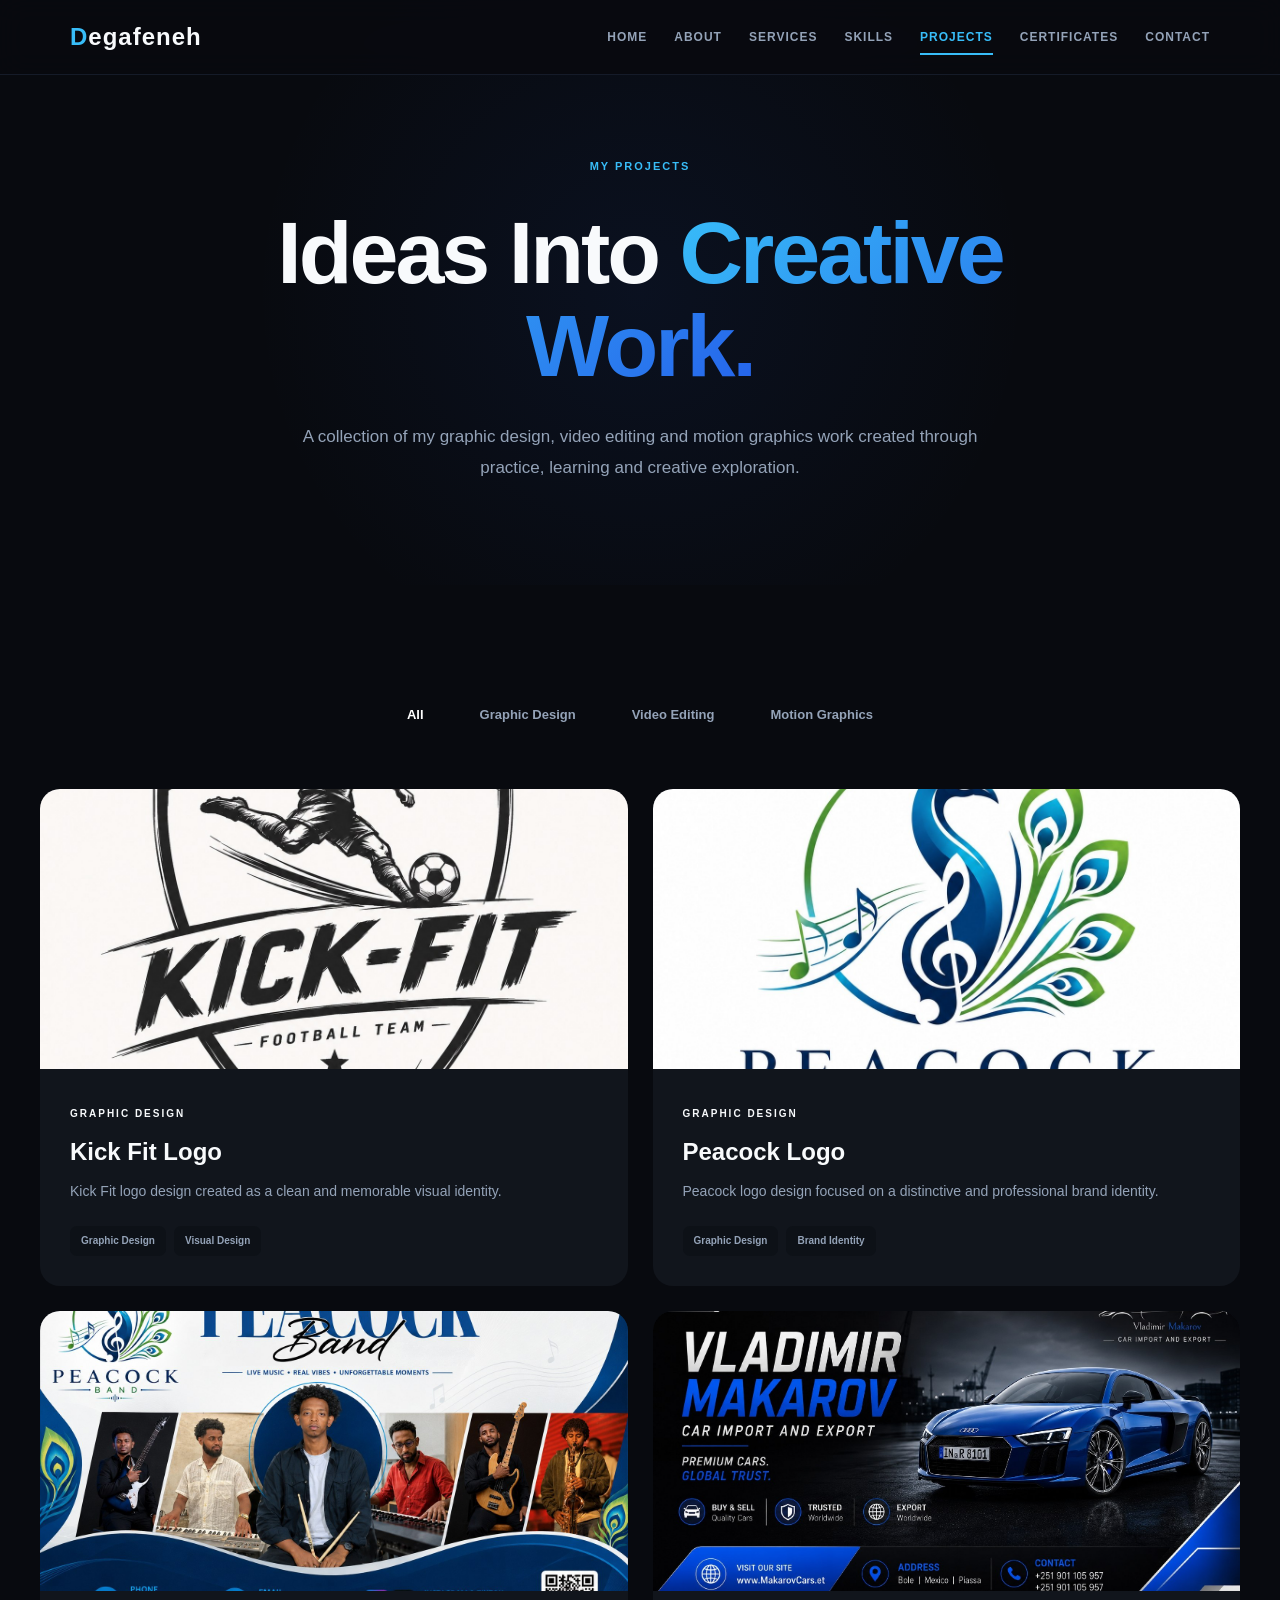
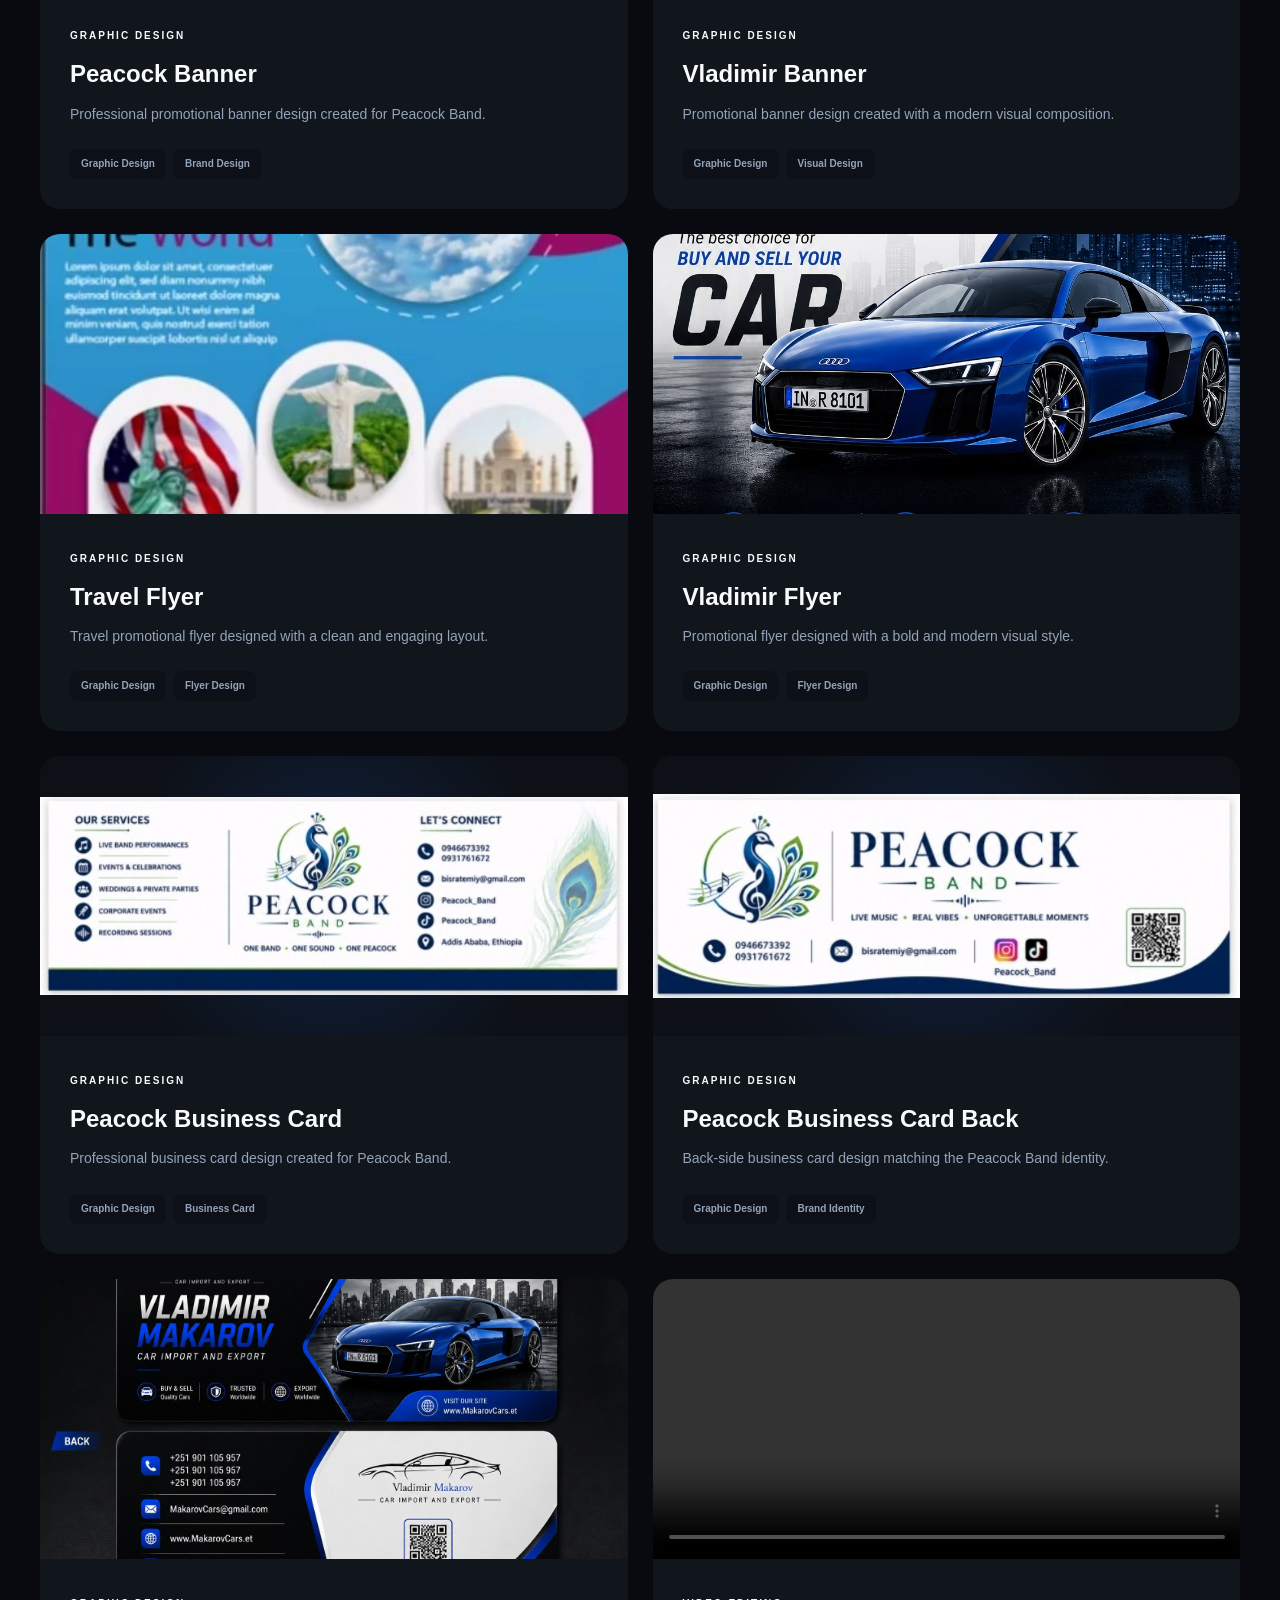
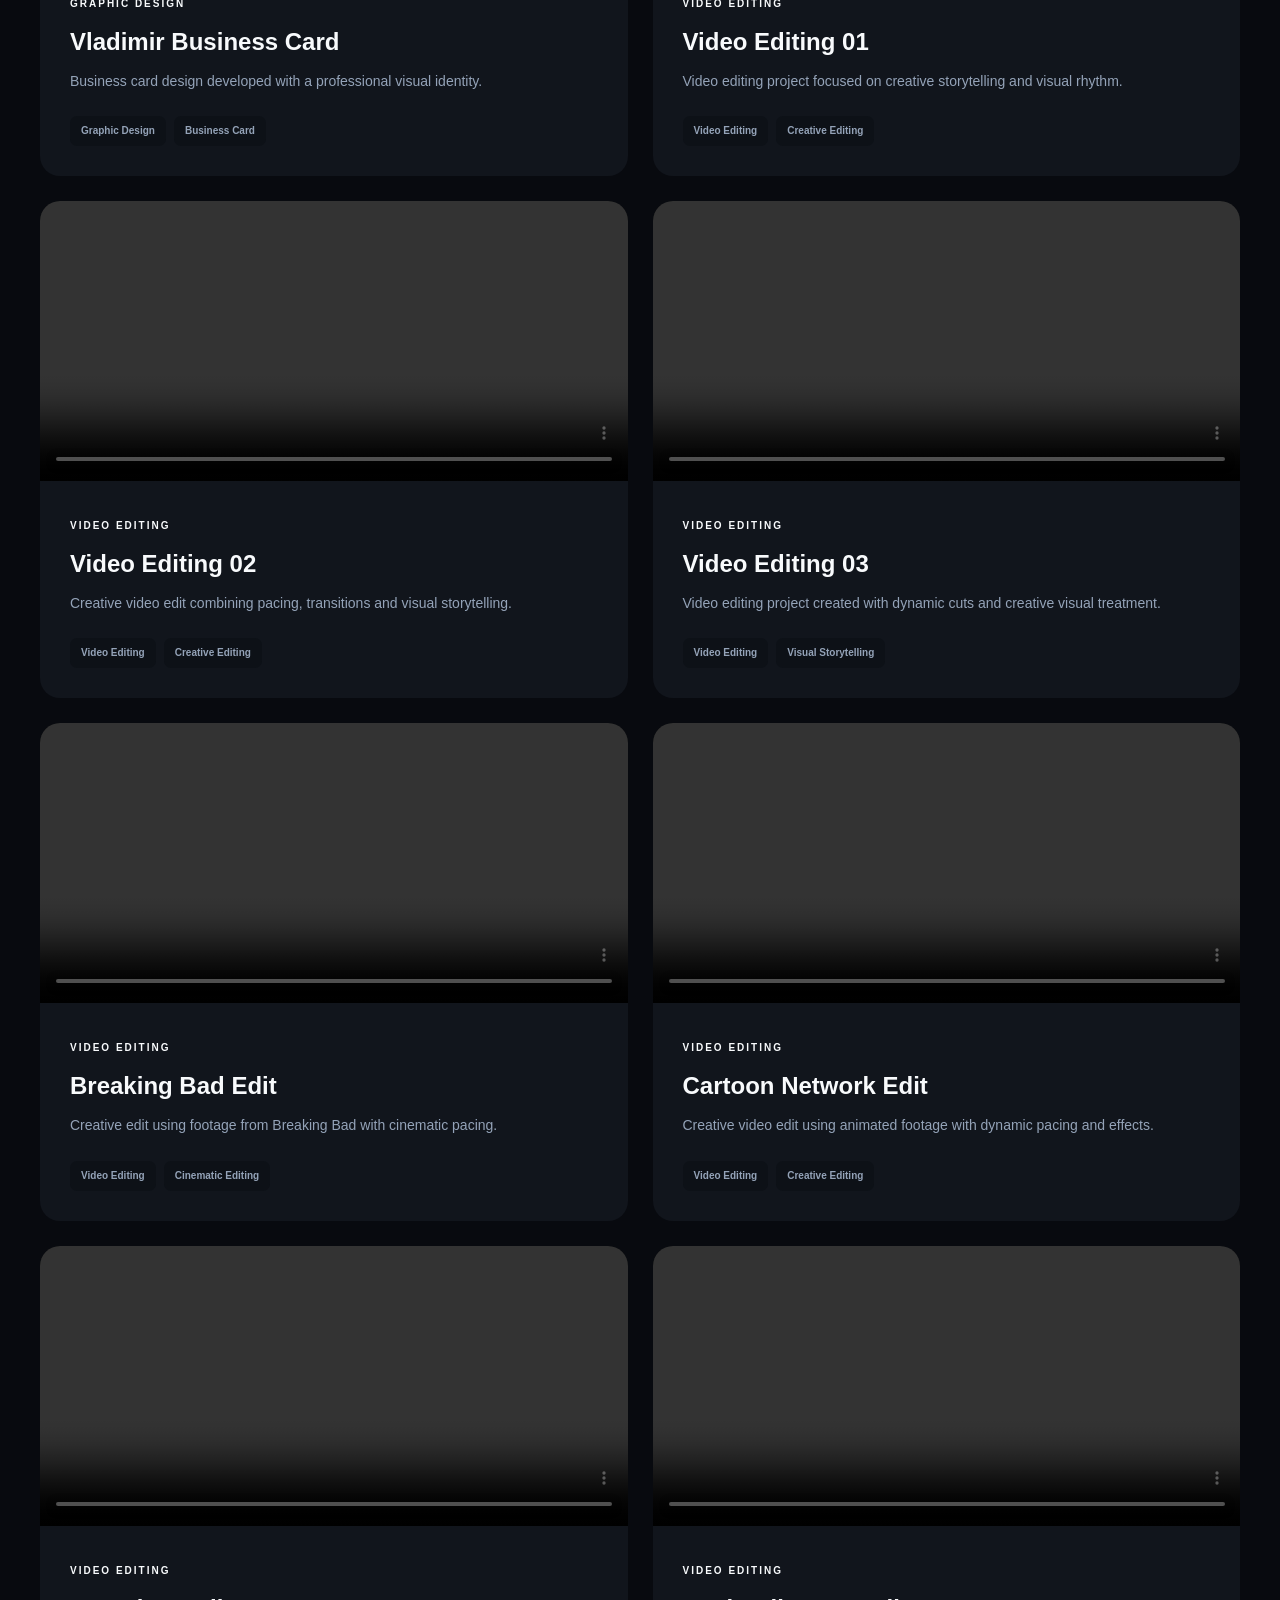
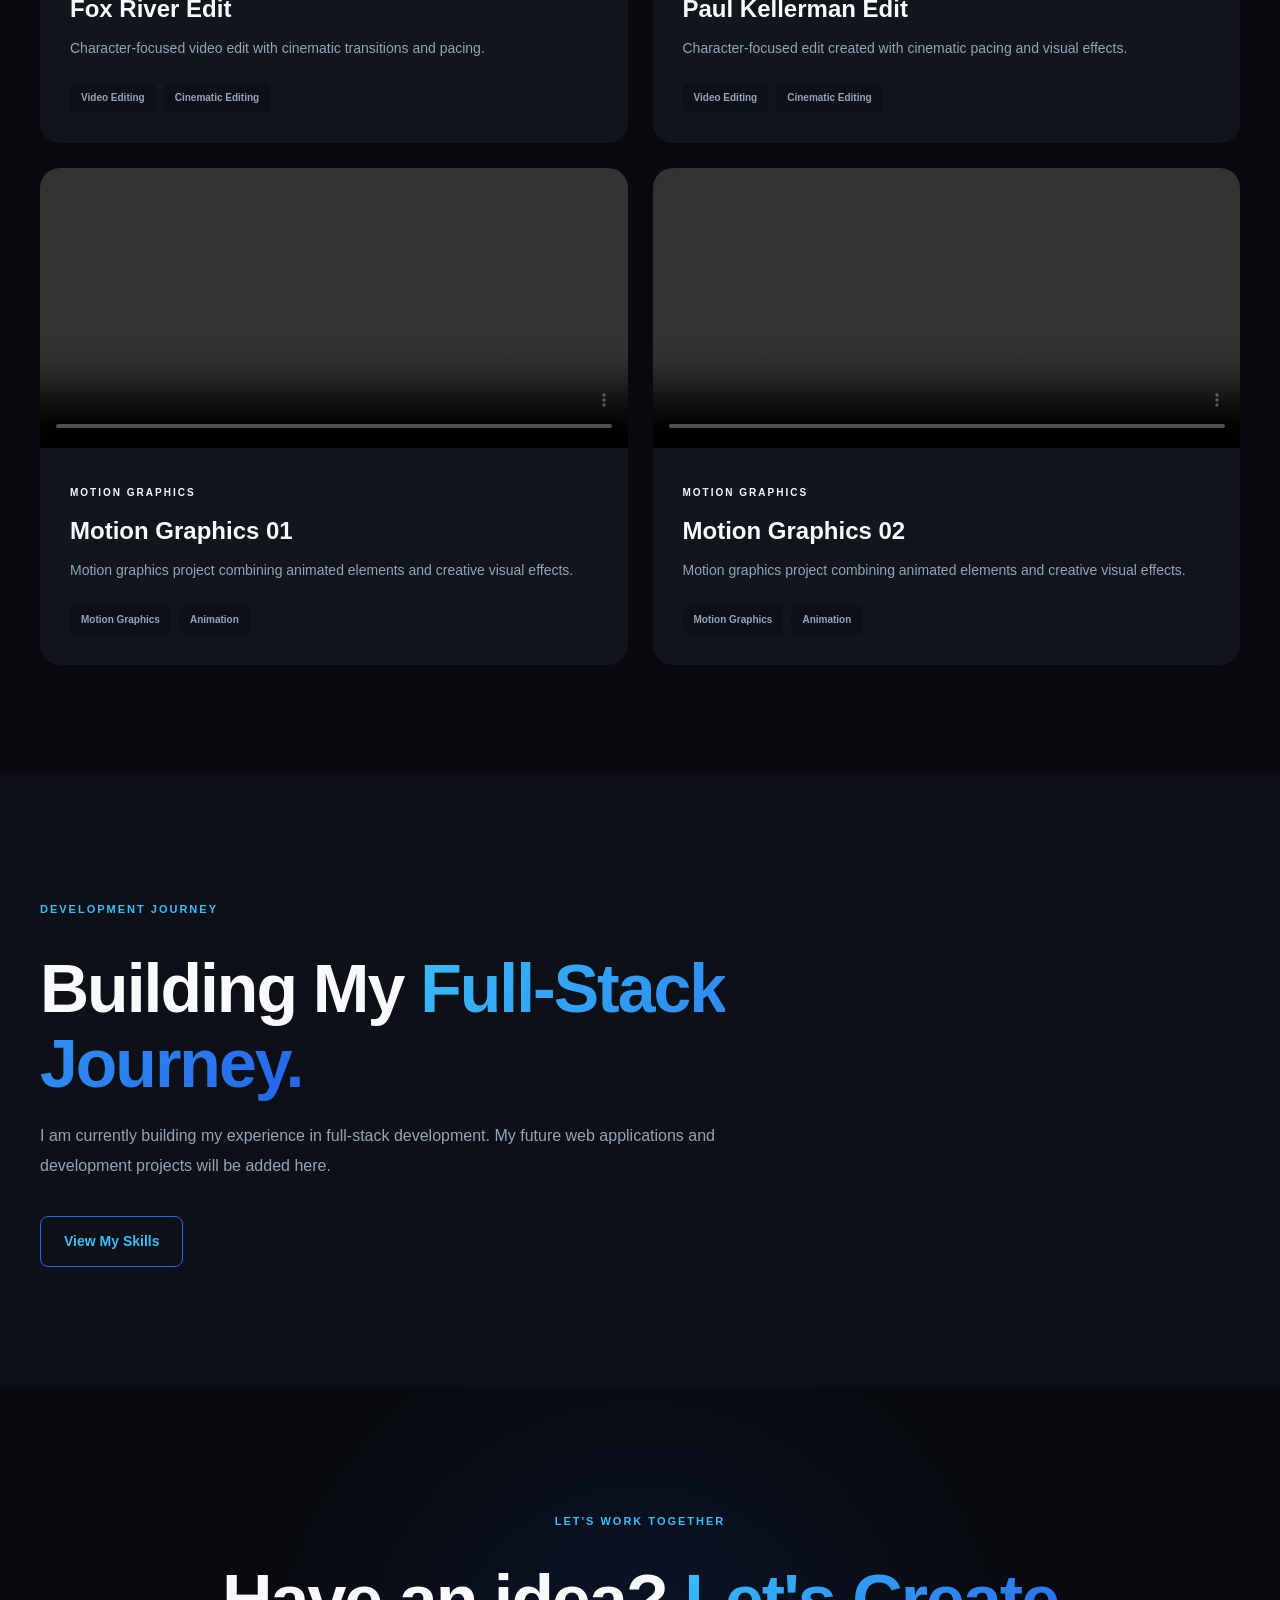
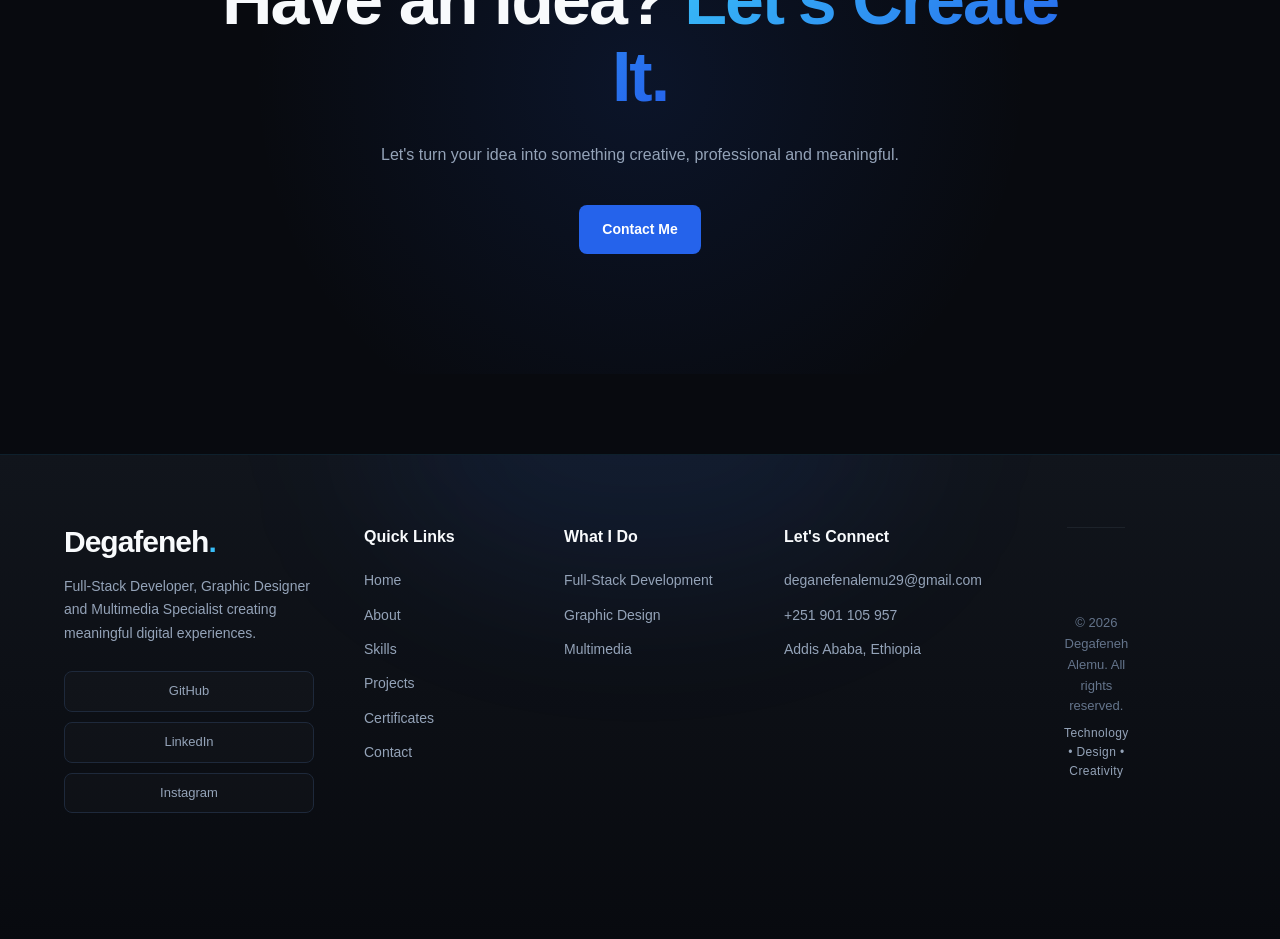
==== commit 37161b51: "Update project video links" ====
--- a/projects.html
+++ b/projects.html
@@ -373,10 +373,10 @@
                             <img
                                 class="project-image-preview"
                                 src="assets/images/projects/travel-flayer.jpg"
-                                alt="Travel Flayer"
+                                alt="Travel Flyer"
                                 tabindex="0"
                                 role="button"
-                                aria-label="Open Travel Flayer full size"
+                                aria-label="Open Travel Flyer full size"
                             >
 
                         </div>
@@ -388,13 +388,12 @@
                             </span>
 
                             <h3>
-                                Travel Flayer
-                            </h3>
-
-                            <p>
-                                Travel promotional flayer designed to
-                                communicate information through strong
-                                visual hierarchy.
+                                Travel Flyer
+                            </h3>
+
+                            <p>
+                                Travel promotional flyer designed
+                                with a clean and engaging layout.
                             </p>
 
                             <div class="project-tools">
@@ -404,7 +403,7 @@
                                 </span>
 
                                 <span>
-                                    Print Design
+                                    Flyer Design
                                 </span>
 
                             </div>
@@ -429,10 +428,10 @@
                             <img
                                 class="project-image-preview"
                                 src="assets/images/projects/vladimir-flayer.jpg"
-                                alt="Vladimir Flayer"
+                                alt="Vladimir Flyer"
                                 tabindex="0"
                                 role="button"
-                                aria-label="Open Vladimir Flayer full size"
+                                aria-label="Open Vladimir Flyer full size"
                             >
 
                         </div>
@@ -444,12 +443,12 @@
                             </span>
 
                             <h3>
-                                Vladimir Flayer
-                            </h3>
-
-                            <p>
-                                Promotional flayer design combining
-                                typography, imagery and visual balance.
+                                Vladimir Flyer
+                            </h3>
+
+                            <p>
+                                Promotional flyer designed with
+                                a bold and modern visual style.
                             </p>
 
                             <div class="project-tools">
@@ -459,7 +458,7 @@
                                 </span>
 
                                 <span>
-                                    Print Design
+                                    Flyer Design
                                 </span>
 
                             </div>
@@ -484,10 +483,65 @@
                             <img
                                 class="project-image-preview"
                                 src="assets/images/projects/peacock-business-card-front.jpg"
+                                alt="Peacock Business Card Front"
+                                tabindex="0"
+                                role="button"
+                                aria-label="Open Peacock Business Card Front full size"
+                            >
+
+                        </div>
+
+                        <div class="project-content">
+
+                            <span class="project-category">
+                                GRAPHIC DESIGN
+                            </span>
+
+                            <h3>
+                                Peacock Business Card
+                            </h3>
+
+                            <p>
+                                Professional business card design
+                                created for Peacock Band.
+                            </p>
+
+                            <div class="project-tools">
+
+                                <span>
+                                    Graphic Design
+                                </span>
+
+                                <span>
+                                    Business Card
+                                </span>
+
+                            </div>
+
+                        </div>
+
+                    </article>
+
+
+
+                    <!-- ====================================
+                         GRAPHIC DESIGN PROJECT 08
+                    ===================================== -->
+
+                    <article
+                        class="project-card"
+                        data-category="design"
+                    >
+
+                        <div class="project-visual image-project">
+
+                            <img
+                                class="project-image-preview"
+                                src="assets/images/projects/peacock-business-card-back.jpg"
                                 alt="Peacock Business Card Back"
                                 tabindex="0"
                                 role="button"
-                                aria-label="Open Peacock Business Card Front full size"
+                                aria-label="Open Peacock Business Card Back full size"
                             >
 
                         </div>
@@ -503,63 +557,8 @@
                             </h3>
 
                             <p>
-                                Clean business card front design
-                                created for Peacock Band.
-                            </p>
-
-                            <div class="project-tools">
-
-                                <span>
-                                    Graphic Design
-                                </span>
-
-                                <span>
-                                    Brand Identity
-                                </span>
-
-                            </div>
-
-                        </div>
-
-                    </article>
-
-
-
-                    <!-- ====================================
-                         GRAPHIC DESIGN PROJECT 08
-                    ===================================== -->
-
-                    <article
-                        class="project-card"
-                        data-category="design"
-                    >
-
-                        <div class="project-visual image-project">
-
-                            <img
-                                class="project-image-preview"
-                                src="assets/images/projects/peacock-business-card-back.jpg"
-                                alt="Peacock Business Card Front"
-                                tabindex="0"
-                                role="button"
-                                aria-label="Open Peacock Business Card Back full size"
-                            >
-
-                        </div>
-
-                        <div class="project-content">
-
-                            <span class="project-category">
-                                GRAPHIC DESIGN
-                            </span>
-
-                            <h3>
-                                Peacock Business Card Front
-                            </h3>
-
-                            <p>
-                                Matching business card back design
-                                created for Peacock Band.
+                                Back-side business card design
+                                matching the Peacock Band identity.
                             </p>
 
                             <div class="project-tools">
@@ -613,8 +612,8 @@
                             </h3>
 
                             <p>
-                                Professional business card design
-                                with a clean and modern presentation.
+                                Business card design developed
+                                with a professional visual identity.
                             </p>
 
                             <div class="project-tools">
@@ -624,19 +623,19 @@
                                 </span>
 
                                 <span>
-                                    Print Design
-                                </span>
-
-                            </div>
-
-                        </div>
-
-                    </article>
-
-
-
-                    <!-- ====================================
-                         VIDEO PROJECT 01
+                                    Business Card
+                                </span>
+
+                            </div>
+
+                        </div>
+
+                    </article>
+
+
+
+                    <!-- ====================================
+                         VIDEO EDITING PROJECT 01
                     ===================================== -->
 
                     <article
@@ -653,7 +652,7 @@
                             >
 
                                 <source
-                                    src="assets/videos/video-01.mp4"
+                                    src="https://drive.google.com/uc?export=download&id=1QTh34uGNHmB8scQPba0LVmQ51N9XLxnj"
                                     type="video/mp4"
                                 >
 
@@ -674,8 +673,8 @@
                             </h3>
 
                             <p>
-                                Video editing project focused on pacing,
-                                transitions and visual storytelling.
+                                Video editing project focused on
+                                creative storytelling and visual rhythm.
                             </p>
 
                             <div class="project-tools">
@@ -685,19 +684,19 @@
                                 </span>
 
                                 <span>
-                                    Multimedia
-                                </span>
-
-                            </div>
-
-                        </div>
-
-                    </article>
-
-
-
-                    <!-- ====================================
-                         VIDEO PROJECT 02
+                                    Creative Editing
+                                </span>
+
+                            </div>
+
+                        </div>
+
+                    </article>
+
+
+
+                    <!-- ====================================
+                         VIDEO EDITING PROJECT 02
                     ===================================== -->
 
                     <article
@@ -714,7 +713,7 @@
                             >
 
                                 <source
-                                    src="assets/videos/video-02.mp4"
+                                    src="https://drive.google.com/uc?export=download&id=1ndPJcpFrZjADNet8SD9iEcF0UmooZCTv"
                                     type="video/mp4"
                                 >
 
@@ -735,8 +734,8 @@
                             </h3>
 
                             <p>
-                                Video editing project combining timing,
-                                cuts and creative visual treatment.
+                                Creative video edit combining
+                                pacing, transitions and visual storytelling.
                             </p>
 
                             <div class="project-tools">
@@ -746,19 +745,19 @@
                                 </span>
 
                                 <span>
-                                    Multimedia
-                                </span>
-
-                            </div>
-
-                        </div>
-
-                    </article>
-
-
-
-                    <!-- ====================================
-                         VIDEO PROJECT 03
+                                    Creative Editing
+                                </span>
+
+                            </div>
+
+                        </div>
+
+                    </article>
+
+
+
+                    <!-- ====================================
+                         VIDEO EDITING PROJECT 03
                     ===================================== -->
 
                     <article
@@ -775,7 +774,7 @@
                             >
 
                                 <source
-                                    src="assets/videos/video-03.mp4"
+                                    src="https://drive.google.com/uc?export=download&id=1aOACkNnpnrYjx-61CRdtIKIteN-pEHld"
                                     type="video/mp4"
                                 >
 
@@ -796,8 +795,8 @@
                             </h3>
 
                             <p>
-                                Video editing practice focused on rhythm,
-                                composition and engaging sequences.
+                                Video editing project created with
+                                dynamic cuts and creative visual treatment.
                             </p>
 
                             <div class="project-tools">
@@ -807,19 +806,19 @@
                                 </span>
 
                                 <span>
-                                    Multimedia
-                                </span>
-
-                            </div>
-
-                        </div>
-
-                    </article>
-
-
-
-                    <!-- ====================================
-                         VIDEO PROJECT 04
+                                    Visual Storytelling
+                                </span>
+
+                            </div>
+
+                        </div>
+
+                    </article>
+
+
+
+                    <!-- ====================================
+                         VIDEO EDITING PROJECT 04
                     ===================================== -->
 
                     <article
@@ -836,7 +835,7 @@
                             >
 
                                 <source
-                                    src="assets/videos/Breaking-Bad-Edit.mp4"
+                                    src="https://drive.google.com/uc?export=download&id=1VIV_dzwnCbnnAKDT71X8FbkHp1Tihmhs"
                                     type="video/mp4"
                                 >
 
@@ -857,8 +856,8 @@
                             </h3>
 
                             <p>
-                                Creative edit inspired by Breaking Bad
-                                with cinematic pacing and visual storytelling.
+                                Creative edit using footage from
+                                Breaking Bad with cinematic pacing.
                             </p>
 
                             <div class="project-tools">
@@ -868,19 +867,19 @@
                                 </span>
 
                                 <span>
-                                    Multimedia
-                                </span>
-
-                            </div>
-
-                        </div>
-
-                    </article>
-
-
-
-                    <!-- ====================================
-                         VIDEO PROJECT 05
+                                    Cinematic Editing
+                                </span>
+
+                            </div>
+
+                        </div>
+
+                    </article>
+
+
+
+                    <!-- ====================================
+                         VIDEO EDITING PROJECT 05
                     ===================================== -->
 
                     <article
@@ -897,7 +896,7 @@
                             >
 
                                 <source
-                                    src="assets/videos/Cartoon-Network-Edit.mp4"
+                                    src="https://drive.google.com/uc?export=download&id=15P_7JcWHJ-TrMuRhNxLA4L5ZxluohL05"
                                     type="video/mp4"
                                 >
 
@@ -918,8 +917,8 @@
                             </h3>
 
                             <p>
-                                Creative video edit built around animation-focused
-                                pacing and visual timing.
+                                Creative video edit using animated
+                                footage with dynamic pacing and effects.
                             </p>
 
                             <div class="project-tools">
@@ -929,19 +928,19 @@
                                 </span>
 
                                 <span>
-                                    Multimedia
-                                </span>
-
-                            </div>
-
-                        </div>
-
-                    </article>
-
-
-
-                    <!-- ====================================
-                         VIDEO PROJECT 06
+                                    Creative Editing
+                                </span>
+
+                            </div>
+
+                        </div>
+
+                    </article>
+
+
+
+                    <!-- ====================================
+                         VIDEO EDITING PROJECT 06
                     ===================================== -->
 
                     <article
@@ -958,7 +957,7 @@
                             >
 
                                 <source
-                                    src="assets/videos/Fox-River-8-Edit.mp4"
+                                    src="https://drive.google.com/uc?export=download&id=1DYwCJ-UZjcljhuq8TTvArFsJ4iO3GF4j"
                                     type="video/mp4"
                                 >
 
@@ -975,12 +974,12 @@
                             </span>
 
                             <h3>
-                                Fox River 8 Edit
-                            </h3>
-
-                            <p>
-                                Creative edit using dramatic cuts,
-                                pacing and visual storytelling techniques.
+                                Fox River Edit
+                            </h3>
+
+                            <p>
+                                Character-focused video edit with
+                                cinematic transitions and pacing.
                             </p>
 
                             <div class="project-tools">
@@ -990,19 +989,19 @@
                                 </span>
 
                                 <span>
-                                    Multimedia
-                                </span>
-
-                            </div>
-
-                        </div>
-
-                    </article>
-
-
-
-                    <!-- ====================================
-                         VIDEO PROJECT 07
+                                    Cinematic Editing
+                                </span>
+
+                            </div>
+
+                        </div>
+
+                    </article>
+
+
+
+                    <!-- ====================================
+                         VIDEO EDITING PROJECT 07
                     ===================================== -->
 
                     <article
@@ -1019,7 +1018,7 @@
                             >
 
                                 <source
-                                    src="assets/videos/Paul-Kellerman-Edit.mp4"
+                                    src="https://drive.google.com/uc?export=download&id=17kFxjwGAPbSJPAjt62QOKFI72Ov18fN8"
                                     type="video/mp4"
                                 >
 
@@ -1040,8 +1039,8 @@
                             </h3>
 
                             <p>
-                                Character-focused edit using music,
-                                cuts and cinematic visual rhythm.
+                                Character-focused edit created with
+                                cinematic pacing and visual effects.
                             </p>
 
                             <div class="project-tools">
@@ -1051,7 +1050,7 @@
                                 </span>
 
                                 <span>
-                                    Multimedia
+                                    Cinematic Editing
                                 </span>
 
                             </div>
@@ -1080,7 +1079,7 @@
                             >
 
                                 <source
-                                    src="assets/videos/Motion-Graphics-01-web.mp4"
+                                    src="https://drive.google.com/uc?export=download&id=1pu-zqF_nfyU6yt79wpGuuFIvI80XF5KY"
                                     type="video/mp4"
                                 >
 
@@ -1101,8 +1100,8 @@
                             </h3>
 
                             <p>
-                                Motion graphics project exploring animation,
-                                movement and visual effects.
+                                Motion graphics project combining animated
+                                elements and creative visual effects.
                             </p>
 
                             <div class="project-tools">
@@ -1141,7 +1140,7 @@
                             >
 
                                 <source
-                                    src="assets/videos/Motion-Graphics-02.mp4"
+                                    src="https://drive.google.com/uc?export=download&id=15JRn3ty6G53Y8rH1kyDYiiTk-eVq-j5U"
                                     type="video/mp4"
                                 >
 
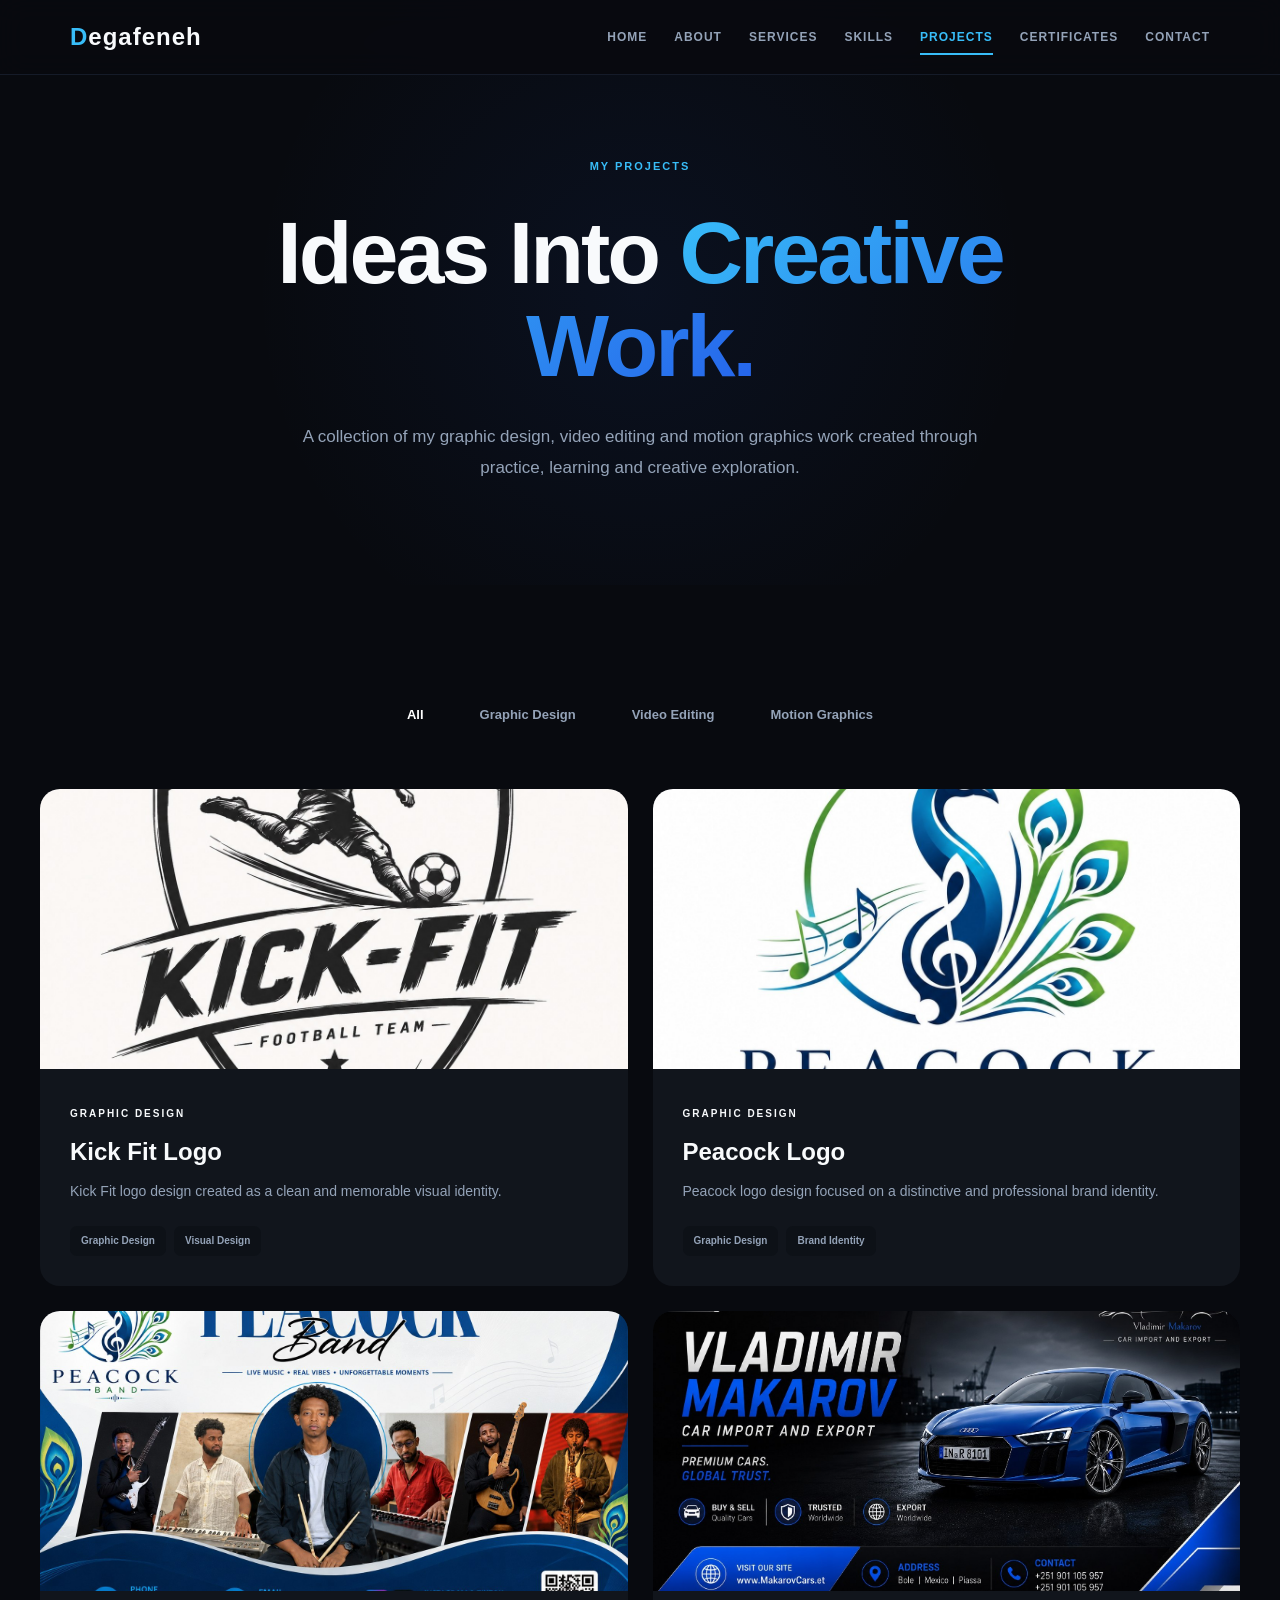
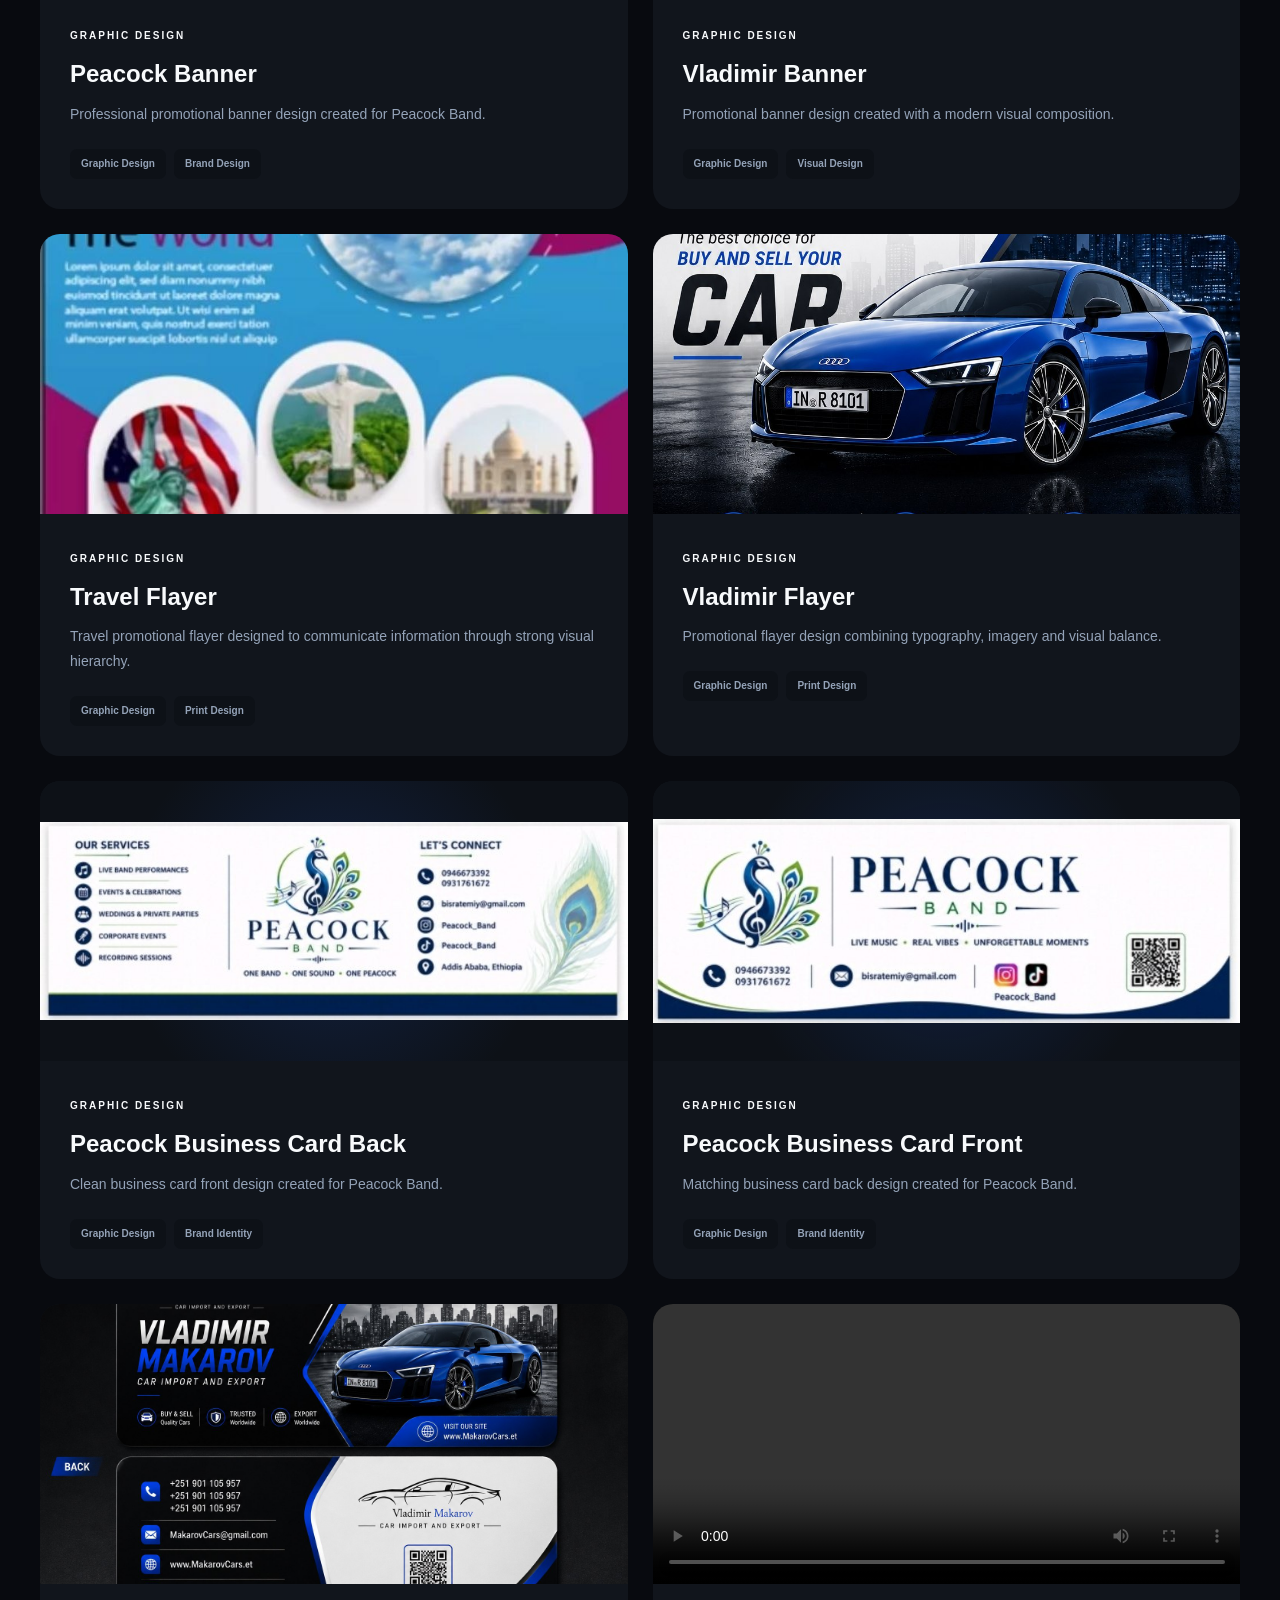
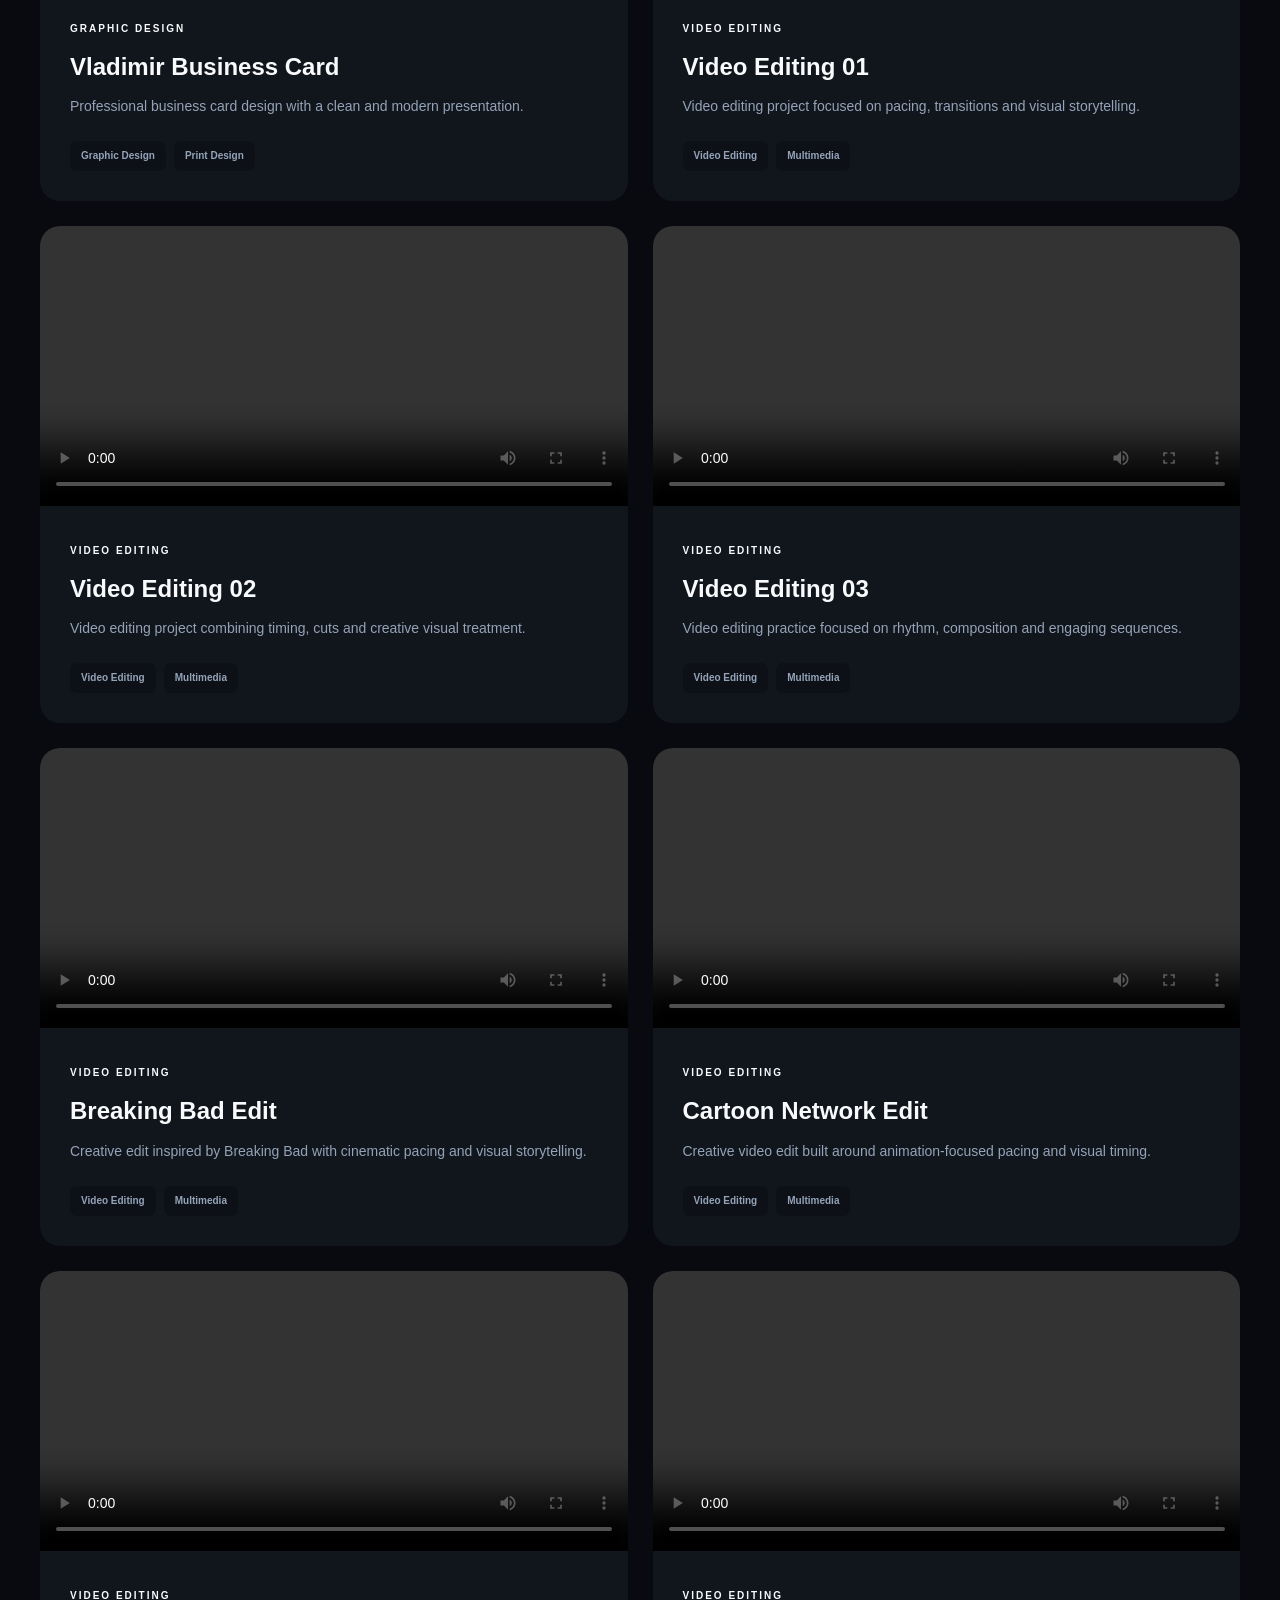
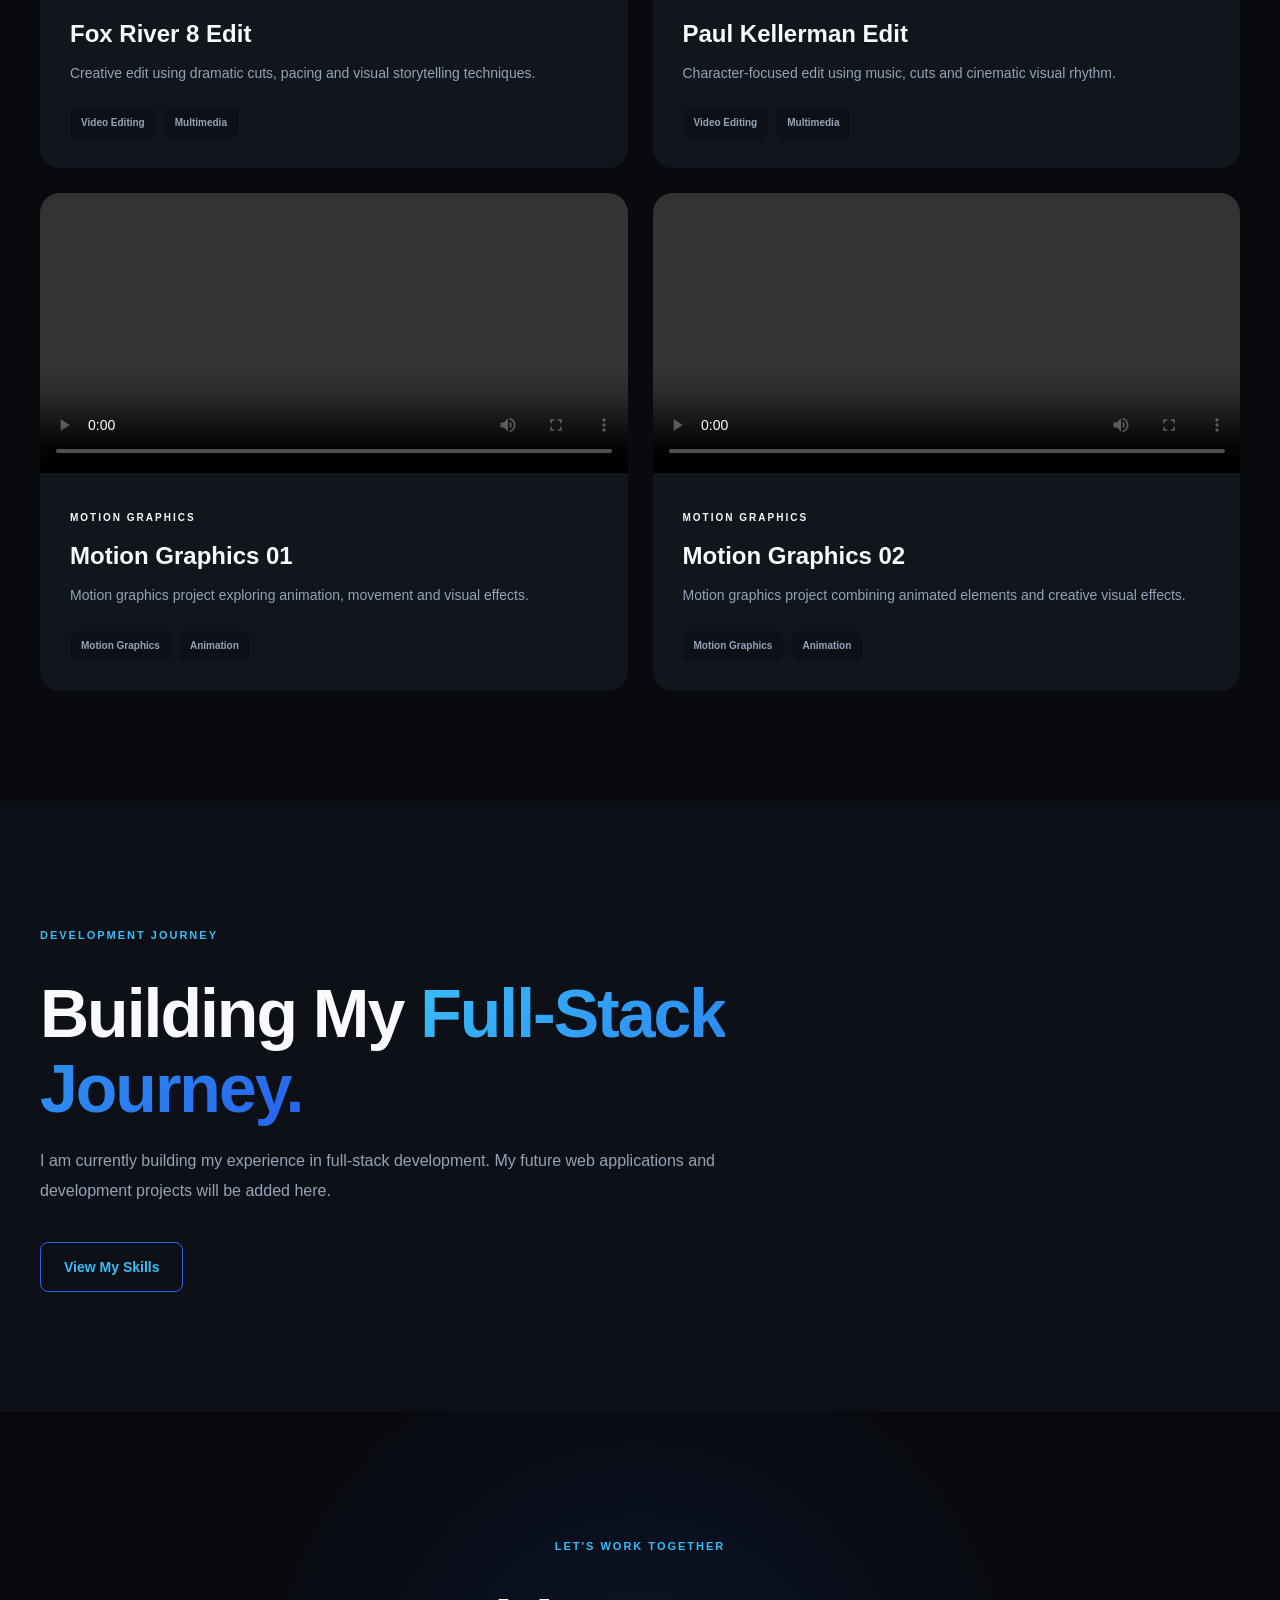
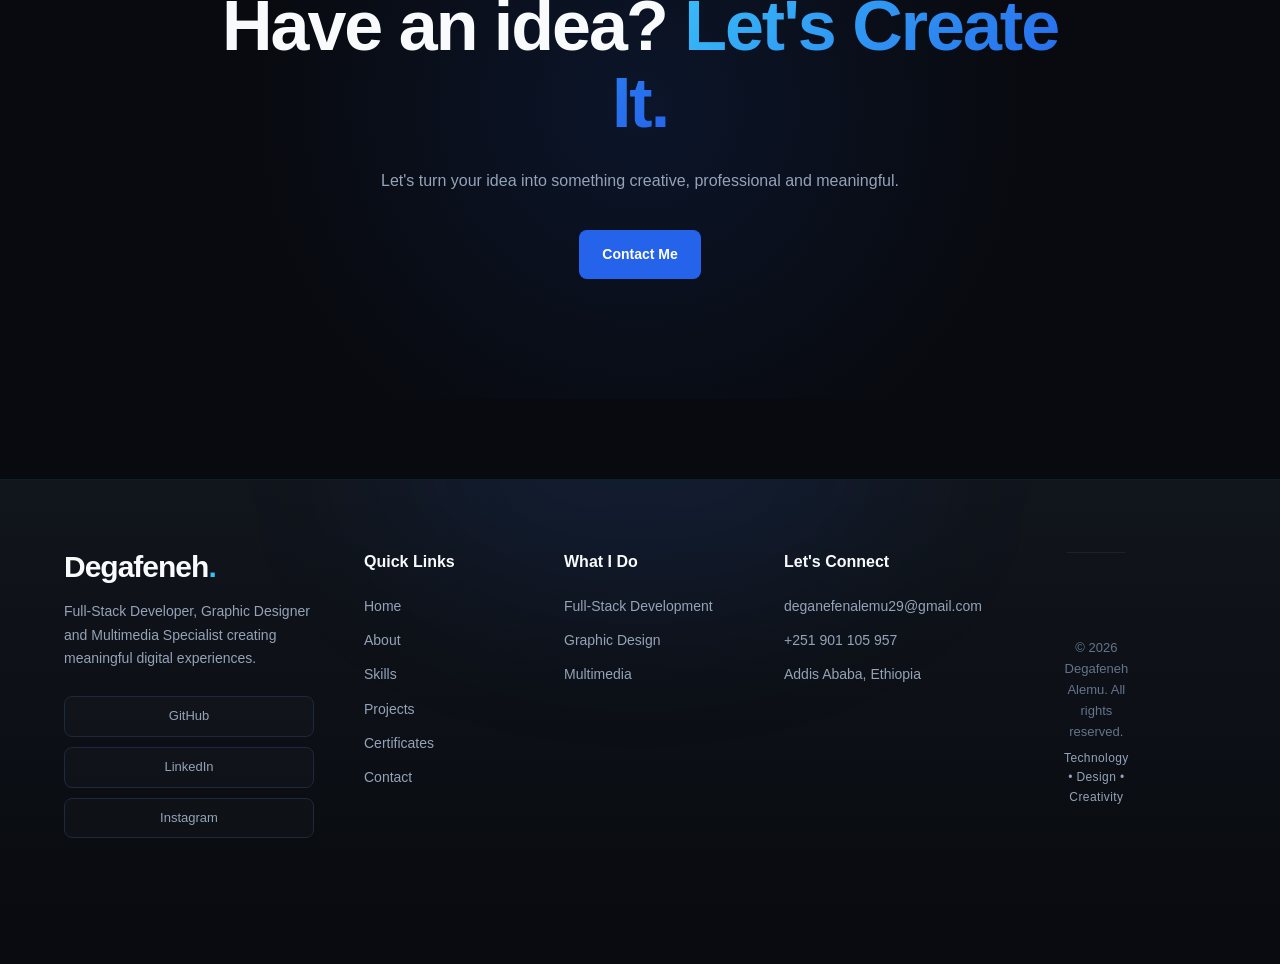
==== commit c1527092: "Update project video links" ====
--- a/projects.html
+++ b/projects.html
@@ -373,10 +373,10 @@
                             <img
                                 class="project-image-preview"
                                 src="assets/images/projects/travel-flayer.jpg"
-                                alt="Travel Flyer"
+                                alt="Travel Flayer"
                                 tabindex="0"
                                 role="button"
-                                aria-label="Open Travel Flyer full size"
+                                aria-label="Open Travel Flayer full size"
                             >
 
                         </div>
@@ -388,12 +388,13 @@
                             </span>
 
                             <h3>
-                                Travel Flyer
-                            </h3>
-
-                            <p>
-                                Travel promotional flyer designed
-                                with a clean and engaging layout.
+                                Travel Flayer
+                            </h3>
+
+                            <p>
+                                Travel promotional flayer designed to
+                                communicate information through strong
+                                visual hierarchy.
                             </p>
 
                             <div class="project-tools">
@@ -403,7 +404,7 @@
                                 </span>
 
                                 <span>
-                                    Flyer Design
+                                    Print Design
                                 </span>
 
                             </div>
@@ -428,10 +429,10 @@
                             <img
                                 class="project-image-preview"
                                 src="assets/images/projects/vladimir-flayer.jpg"
-                                alt="Vladimir Flyer"
+                                alt="Vladimir Flayer"
                                 tabindex="0"
                                 role="button"
-                                aria-label="Open Vladimir Flyer full size"
+                                aria-label="Open Vladimir Flayer full size"
                             >
 
                         </div>
@@ -443,12 +444,12 @@
                             </span>
 
                             <h3>
-                                Vladimir Flyer
-                            </h3>
-
-                            <p>
-                                Promotional flyer designed with
-                                a bold and modern visual style.
+                                Vladimir Flayer
+                            </h3>
+
+                            <p>
+                                Promotional flayer design combining
+                                typography, imagery and visual balance.
                             </p>
 
                             <div class="project-tools">
@@ -458,7 +459,7 @@
                                 </span>
 
                                 <span>
-                                    Flyer Design
+                                    Print Design
                                 </span>
 
                             </div>
@@ -483,10 +484,65 @@
                             <img
                                 class="project-image-preview"
                                 src="assets/images/projects/peacock-business-card-front.jpg"
+                                alt="Peacock Business Card Back"
+                                tabindex="0"
+                                role="button"
+                                aria-label="Open Peacock Business Card Front full size"
+                            >
+
+                        </div>
+
+                        <div class="project-content">
+
+                            <span class="project-category">
+                                GRAPHIC DESIGN
+                            </span>
+
+                            <h3>
+                                Peacock Business Card Back
+                            </h3>
+
+                            <p>
+                                Clean business card front design
+                                created for Peacock Band.
+                            </p>
+
+                            <div class="project-tools">
+
+                                <span>
+                                    Graphic Design
+                                </span>
+
+                                <span>
+                                    Brand Identity
+                                </span>
+
+                            </div>
+
+                        </div>
+
+                    </article>
+
+
+
+                    <!-- ====================================
+                         GRAPHIC DESIGN PROJECT 08
+                    ===================================== -->
+
+                    <article
+                        class="project-card"
+                        data-category="design"
+                    >
+
+                        <div class="project-visual image-project">
+
+                            <img
+                                class="project-image-preview"
+                                src="assets/images/projects/peacock-business-card-back.jpg"
                                 alt="Peacock Business Card Front"
                                 tabindex="0"
                                 role="button"
-                                aria-label="Open Peacock Business Card Front full size"
+                                aria-label="Open Peacock Business Card Back full size"
                             >
 
                         </div>
@@ -498,67 +554,12 @@
                             </span>
 
                             <h3>
-                                Peacock Business Card
-                            </h3>
-
-                            <p>
-                                Professional business card design
+                                Peacock Business Card Front
+                            </h3>
+
+                            <p>
+                                Matching business card back design
                                 created for Peacock Band.
-                            </p>
-
-                            <div class="project-tools">
-
-                                <span>
-                                    Graphic Design
-                                </span>
-
-                                <span>
-                                    Business Card
-                                </span>
-
-                            </div>
-
-                        </div>
-
-                    </article>
-
-
-
-                    <!-- ====================================
-                         GRAPHIC DESIGN PROJECT 08
-                    ===================================== -->
-
-                    <article
-                        class="project-card"
-                        data-category="design"
-                    >
-
-                        <div class="project-visual image-project">
-
-                            <img
-                                class="project-image-preview"
-                                src="assets/images/projects/peacock-business-card-back.jpg"
-                                alt="Peacock Business Card Back"
-                                tabindex="0"
-                                role="button"
-                                aria-label="Open Peacock Business Card Back full size"
-                            >
-
-                        </div>
-
-                        <div class="project-content">
-
-                            <span class="project-category">
-                                GRAPHIC DESIGN
-                            </span>
-
-                            <h3>
-                                Peacock Business Card Back
-                            </h3>
-
-                            <p>
-                                Back-side business card design
-                                matching the Peacock Band identity.
                             </p>
 
                             <div class="project-tools">
@@ -612,8 +613,8 @@
                             </h3>
 
                             <p>
-                                Business card design developed
-                                with a professional visual identity.
+                                Professional business card design
+                                with a clean and modern presentation.
                             </p>
 
                             <div class="project-tools">
@@ -623,19 +624,19 @@
                                 </span>
 
                                 <span>
-                                    Business Card
-                                </span>
-
-                            </div>
-
-                        </div>
-
-                    </article>
-
-
-
-                    <!-- ====================================
-                         VIDEO EDITING PROJECT 01
+                                    Print Design
+                                </span>
+
+                            </div>
+
+                        </div>
+
+                    </article>
+
+
+
+                    <!-- ====================================
+                         VIDEO PROJECT 01
                     ===================================== -->
 
                     <article
@@ -652,7 +653,7 @@
                             >
 
                                 <source
-                                    src="https://drive.google.com/uc?export=download&id=1QTh34uGNHmB8scQPba0LVmQ51N9XLxnj"
+                                    src="assets/videos/video-01-web.mp4"
                                     type="video/mp4"
                                 >
 
@@ -673,8 +674,8 @@
                             </h3>
 
                             <p>
-                                Video editing project focused on
-                                creative storytelling and visual rhythm.
+                                Video editing project focused on pacing,
+                                transitions and visual storytelling.
                             </p>
 
                             <div class="project-tools">
@@ -684,19 +685,19 @@
                                 </span>
 
                                 <span>
-                                    Creative Editing
-                                </span>
-
-                            </div>
-
-                        </div>
-
-                    </article>
-
-
-
-                    <!-- ====================================
-                         VIDEO EDITING PROJECT 02
+                                    Multimedia
+                                </span>
+
+                            </div>
+
+                        </div>
+
+                    </article>
+
+
+
+                    <!-- ====================================
+                         VIDEO PROJECT 02
                     ===================================== -->
 
                     <article
@@ -713,7 +714,7 @@
                             >
 
                                 <source
-                                    src="https://drive.google.com/uc?export=download&id=1ndPJcpFrZjADNet8SD9iEcF0UmooZCTv"
+                                    src="assets/videos/video-02.mp4"
                                     type="video/mp4"
                                 >
 
@@ -734,8 +735,8 @@
                             </h3>
 
                             <p>
-                                Creative video edit combining
-                                pacing, transitions and visual storytelling.
+                                Video editing project combining timing,
+                                cuts and creative visual treatment.
                             </p>
 
                             <div class="project-tools">
@@ -745,19 +746,19 @@
                                 </span>
 
                                 <span>
-                                    Creative Editing
-                                </span>
-
-                            </div>
-
-                        </div>
-
-                    </article>
-
-
-
-                    <!-- ====================================
-                         VIDEO EDITING PROJECT 03
+                                    Multimedia
+                                </span>
+
+                            </div>
+
+                        </div>
+
+                    </article>
+
+
+
+                    <!-- ====================================
+                         VIDEO PROJECT 03
                     ===================================== -->
 
                     <article
@@ -774,7 +775,7 @@
                             >
 
                                 <source
-                                    src="https://drive.google.com/uc?export=download&id=1aOACkNnpnrYjx-61CRdtIKIteN-pEHld"
+                                    src="assets/videos/video-03.mp4"
                                     type="video/mp4"
                                 >
 
@@ -795,8 +796,8 @@
                             </h3>
 
                             <p>
-                                Video editing project created with
-                                dynamic cuts and creative visual treatment.
+                                Video editing practice focused on rhythm,
+                                composition and engaging sequences.
                             </p>
 
                             <div class="project-tools">
@@ -806,19 +807,19 @@
                                 </span>
 
                                 <span>
-                                    Visual Storytelling
-                                </span>
-
-                            </div>
-
-                        </div>
-
-                    </article>
-
-
-
-                    <!-- ====================================
-                         VIDEO EDITING PROJECT 04
+                                    Multimedia
+                                </span>
+
+                            </div>
+
+                        </div>
+
+                    </article>
+
+
+
+                    <!-- ====================================
+                         VIDEO PROJECT 04
                     ===================================== -->
 
                     <article
@@ -835,7 +836,7 @@
                             >
 
                                 <source
-                                    src="https://drive.google.com/uc?export=download&id=1VIV_dzwnCbnnAKDT71X8FbkHp1Tihmhs"
+                                    src="assets/videos/Breaking-Bad-Edit.mp4"
                                     type="video/mp4"
                                 >
 
@@ -856,8 +857,8 @@
                             </h3>
 
                             <p>
-                                Creative edit using footage from
-                                Breaking Bad with cinematic pacing.
+                                Creative edit inspired by Breaking Bad
+                                with cinematic pacing and visual storytelling.
                             </p>
 
                             <div class="project-tools">
@@ -867,19 +868,19 @@
                                 </span>
 
                                 <span>
-                                    Cinematic Editing
-                                </span>
-
-                            </div>
-
-                        </div>
-
-                    </article>
-
-
-
-                    <!-- ====================================
-                         VIDEO EDITING PROJECT 05
+                                    Multimedia
+                                </span>
+
+                            </div>
+
+                        </div>
+
+                    </article>
+
+
+
+                    <!-- ====================================
+                         VIDEO PROJECT 05
                     ===================================== -->
 
                     <article
@@ -896,7 +897,7 @@
                             >
 
                                 <source
-                                    src="https://drive.google.com/uc?export=download&id=15P_7JcWHJ-TrMuRhNxLA4L5ZxluohL05"
+                                    src="assets/videos/Cartoon-Network-Edit.mp4"
                                     type="video/mp4"
                                 >
 
@@ -917,8 +918,8 @@
                             </h3>
 
                             <p>
-                                Creative video edit using animated
-                                footage with dynamic pacing and effects.
+                                Creative video edit built around animation-focused
+                                pacing and visual timing.
                             </p>
 
                             <div class="project-tools">
@@ -928,19 +929,19 @@
                                 </span>
 
                                 <span>
-                                    Creative Editing
-                                </span>
-
-                            </div>
-
-                        </div>
-
-                    </article>
-
-
-
-                    <!-- ====================================
-                         VIDEO EDITING PROJECT 06
+                                    Multimedia
+                                </span>
+
+                            </div>
+
+                        </div>
+
+                    </article>
+
+
+
+                    <!-- ====================================
+                         VIDEO PROJECT 06
                     ===================================== -->
 
                     <article
@@ -957,7 +958,7 @@
                             >
 
                                 <source
-                                    src="https://drive.google.com/uc?export=download&id=1DYwCJ-UZjcljhuq8TTvArFsJ4iO3GF4j"
+                                    src="assets/videos/Fox-River-8-Edit.mp4"
                                     type="video/mp4"
                                 >
 
@@ -974,12 +975,12 @@
                             </span>
 
                             <h3>
-                                Fox River Edit
-                            </h3>
-
-                            <p>
-                                Character-focused video edit with
-                                cinematic transitions and pacing.
+                                Fox River 8 Edit
+                            </h3>
+
+                            <p>
+                                Creative edit using dramatic cuts,
+                                pacing and visual storytelling techniques.
                             </p>
 
                             <div class="project-tools">
@@ -989,19 +990,19 @@
                                 </span>
 
                                 <span>
-                                    Cinematic Editing
-                                </span>
-
-                            </div>
-
-                        </div>
-
-                    </article>
-
-
-
-                    <!-- ====================================
-                         VIDEO EDITING PROJECT 07
+                                    Multimedia
+                                </span>
+
+                            </div>
+
+                        </div>
+
+                    </article>
+
+
+
+                    <!-- ====================================
+                         VIDEO PROJECT 07
                     ===================================== -->
 
                     <article
@@ -1018,7 +1019,7 @@
                             >
 
                                 <source
-                                    src="https://drive.google.com/uc?export=download&id=17kFxjwGAPbSJPAjt62QOKFI72Ov18fN8"
+                                    src="assets/videos/Paul-Kellerman-Edit.mp4"
                                     type="video/mp4"
                                 >
 
@@ -1039,8 +1040,8 @@
                             </h3>
 
                             <p>
-                                Character-focused edit created with
-                                cinematic pacing and visual effects.
+                                Character-focused edit using music,
+                                cuts and cinematic visual rhythm.
                             </p>
 
                             <div class="project-tools">
@@ -1050,7 +1051,7 @@
                                 </span>
 
                                 <span>
-                                    Cinematic Editing
+                                    Multimedia
                                 </span>
 
                             </div>
@@ -1079,7 +1080,7 @@
                             >
 
                                 <source
-                                    src="https://drive.google.com/uc?export=download&id=1pu-zqF_nfyU6yt79wpGuuFIvI80XF5KY"
+                                    src="assets/videos/Motion-Graphics-01-web.mp4"
                                     type="video/mp4"
                                 >
 
@@ -1100,8 +1101,8 @@
                             </h3>
 
                             <p>
-                                Motion graphics project combining animated
-                                elements and creative visual effects.
+                                Motion graphics project exploring animation,
+                                movement and visual effects.
                             </p>
 
                             <div class="project-tools">
@@ -1140,7 +1141,7 @@
                             >
 
                                 <source
-                                    src="https://drive.google.com/uc?export=download&id=15JRn3ty6G53Y8rH1kyDYiiTk-eVq-j5U"
+                                    src="assets/videos/Motion-Graphics-02.mp4"
                                     type="video/mp4"
                                 >
 
